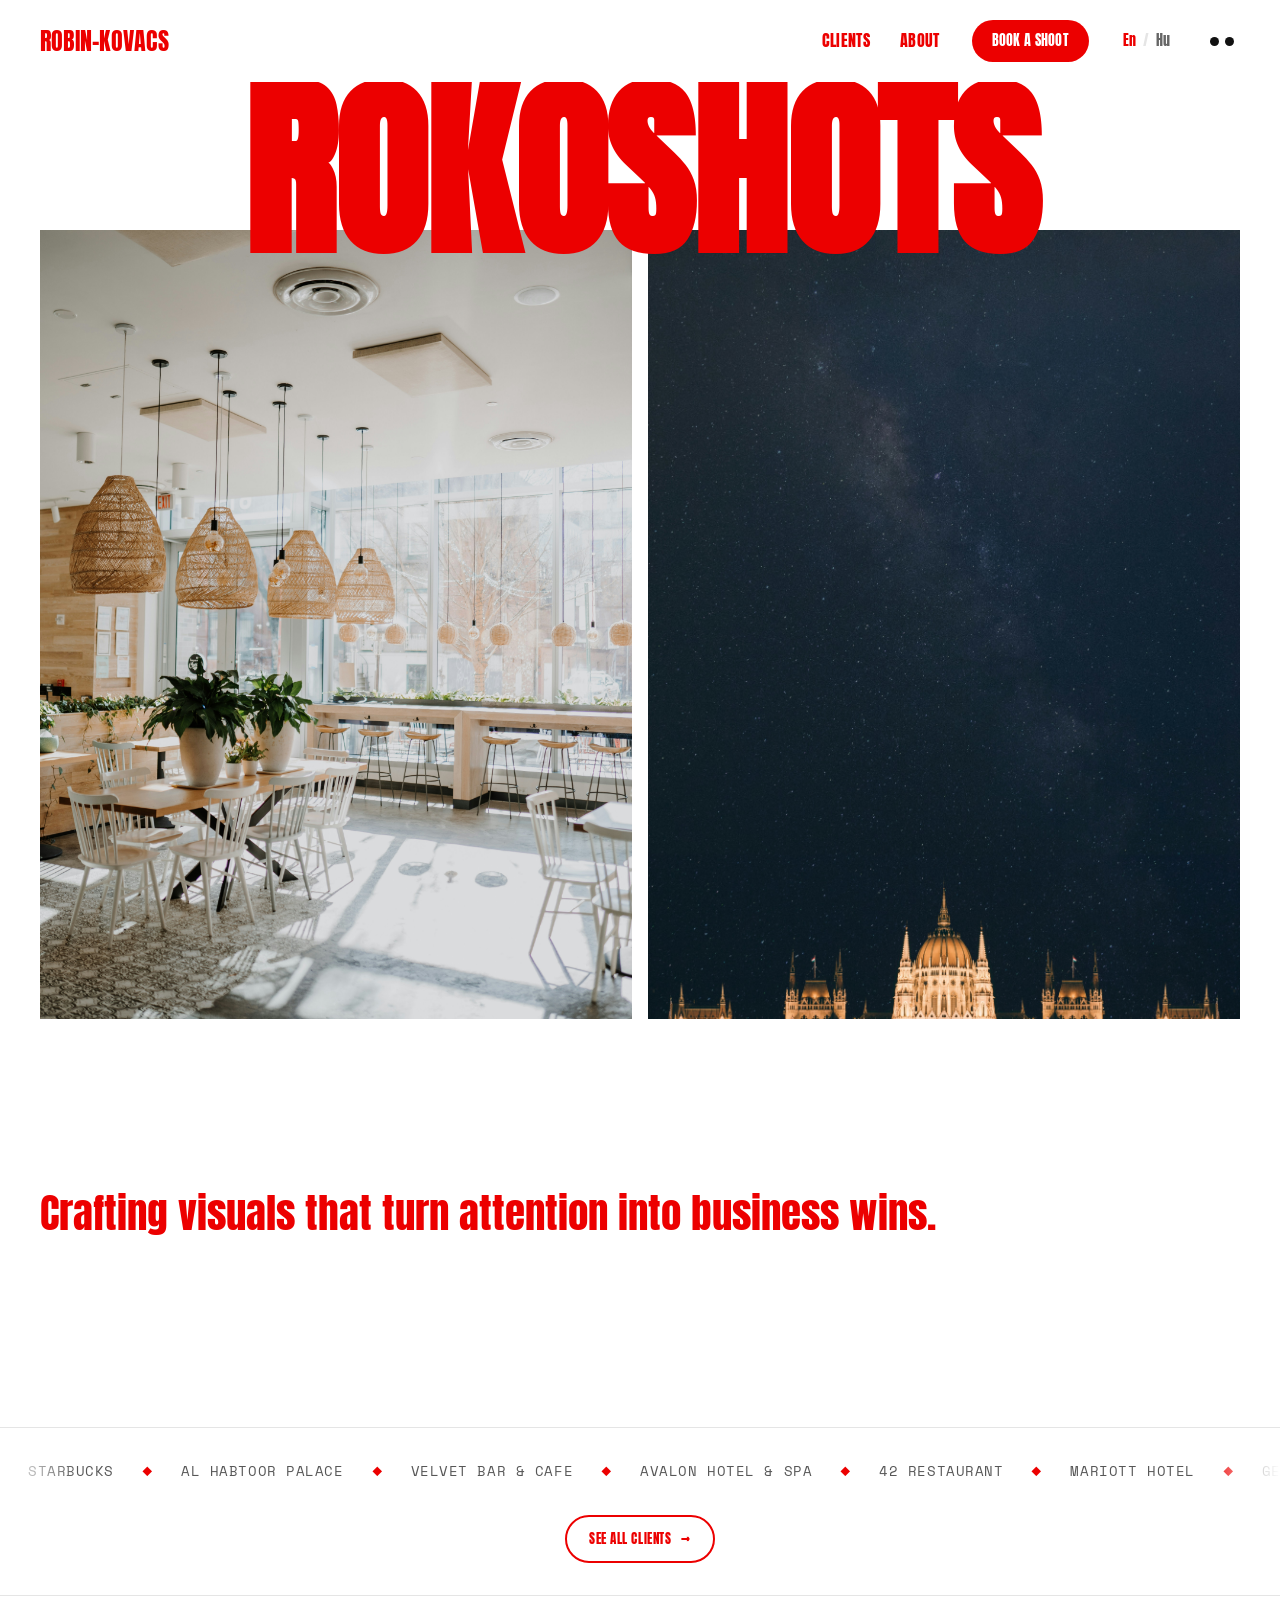
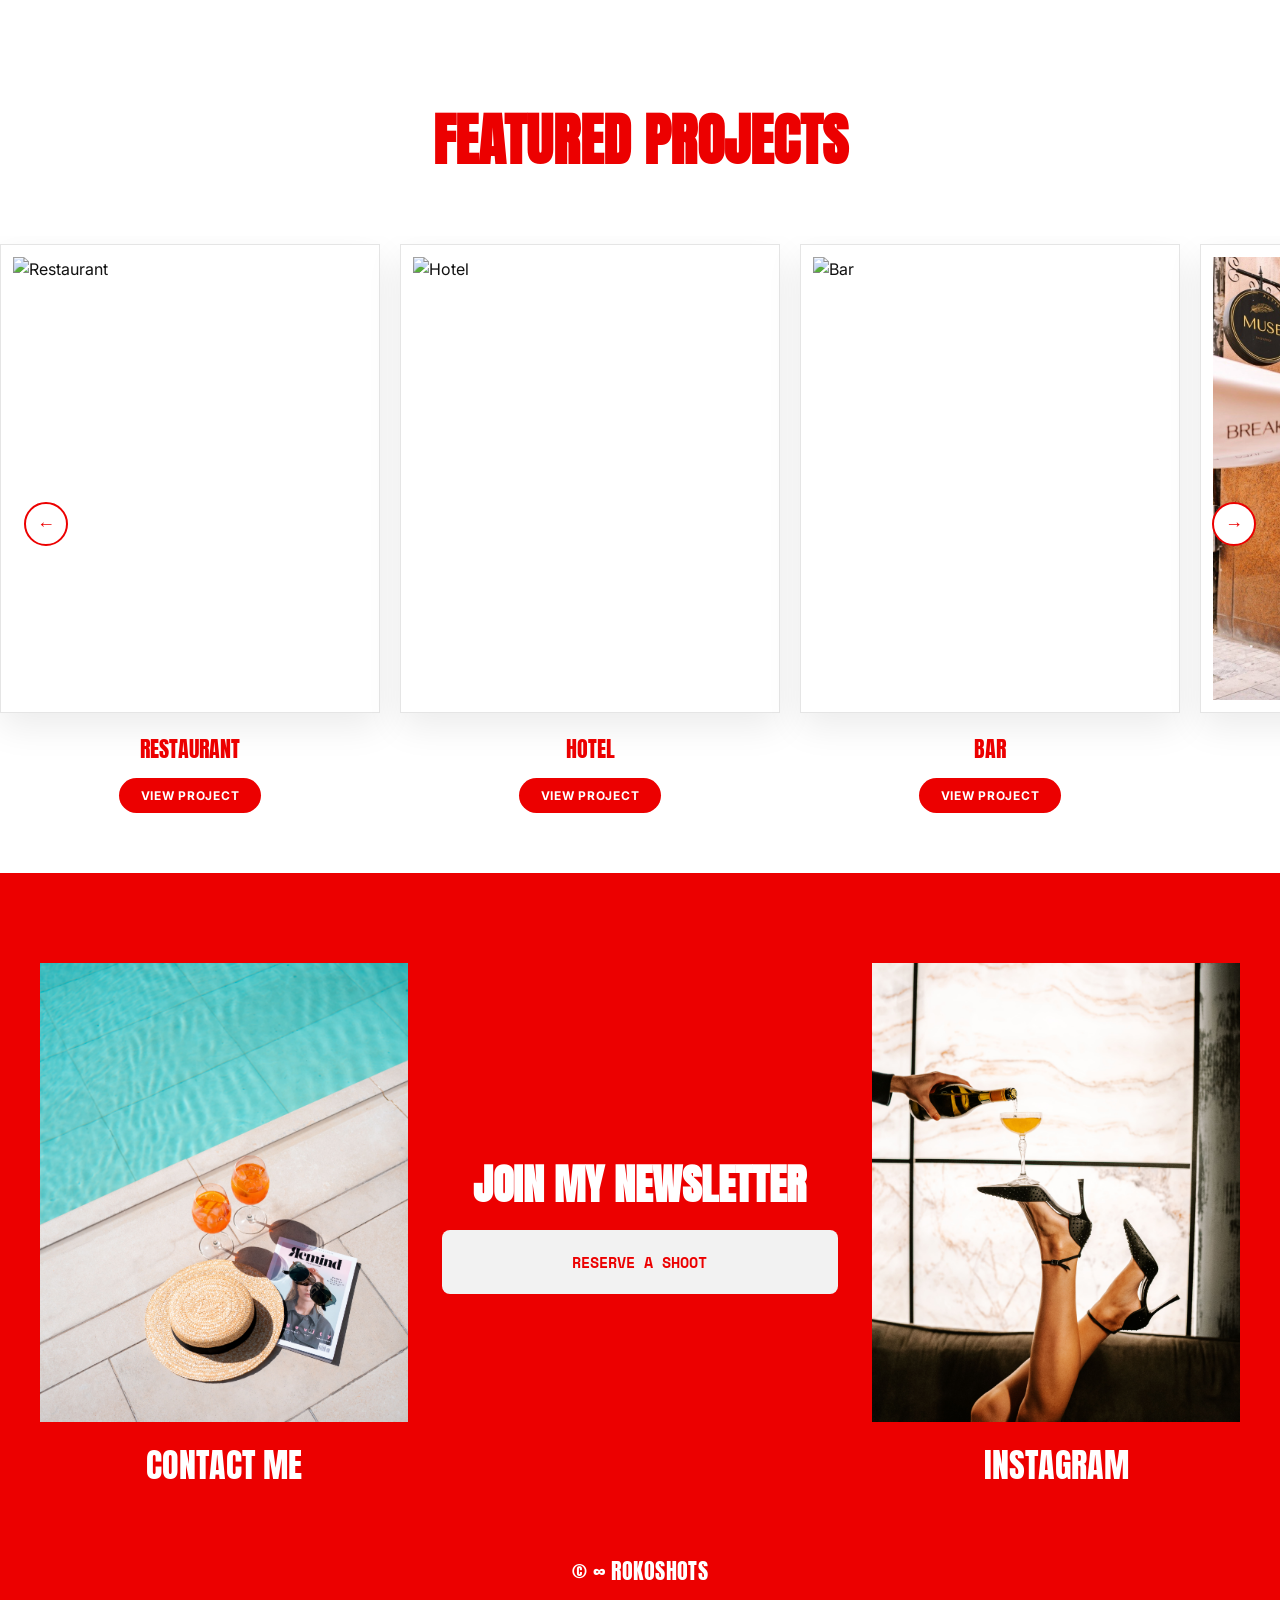
==== index.html @ 070c2d44 "Translate" ====
<!DOCTYPE html>
<html lang="en" data-theme="light" data-i18n-title="titleHome">
<head>
<meta charset="UTF-8">
<meta name="viewport" content="width=device-width, initial-scale=1.0">
<title>RokoShots</title>
<link rel="preconnect" href="https://fonts.googleapis.com">
<link rel="preconnect" href="https://fonts.gstatic.com" crossorigin>
<link href="https://fonts.googleapis.com/css2?family=Anton&family=Inter:wght@400;500;600;700&family=Space+Mono:wght@400;700&display=swap" rel="stylesheet">
<link rel="stylesheet" href="style.css">
</head>
<body id="top">

<header>
  <div class="wrap">
    <a href="#top" class="logo-home">Robin-Kovacs</a>

    <div class="header-right">
      <nav>
        <ul>
          <li><a href="/clients.html" class="nav-clients" data-i18n="navClients">Clients</a></li>
          <li><a href="/about.html" class="nav-gallery" data-i18n="navGallery">About</a></li>
        </ul>
      </nav>
      <a href="book-a-shoot.html" class="header-cta" data-i18n="headerCta">Book a Shoot</a>
      <div class="lang-switch" id="langSwitch">
        <button type="button" class="active" data-lang="en">En</button>
        <span class="divider">/</span>
        <button type="button" data-lang="hu">Hu</button>
      </div>
      <button type="button" class="theme-dots" id="themeToggle" aria-label="Toggle light and dark theme" data-i18n-aria-label="ariaToggleTheme">
        <span></span><span></span>
      </button>
      <button type="button" class="menu-toggle" id="menuToggle" aria-label="Open menu" aria-expanded="false" data-i18n-aria-label="ariaOpenMenu">
        <span></span><span></span><span></span>
      </button>
    </div>
  </div>

  <div class="mobile-menu" id="mobileMenu">
    <nav>
      <ul>
        <li><a href="clients.html" class="nav-clients" data-i18n="navClients">Clients</a></li>
        <li><a href="about.html" class="nav-gallery" data-i18n="navGallery">About</a></li>
      </ul>
    </nav>
    <a href="book-a-shoot.html" class="header-cta mobile-cta" data-i18n="headerCta">Book a Shoot</a>
    <div class="lang-switch mobile-lang" id="langSwitchMobile">
      <button type="button" class="active" data-lang="en">En</button>
      <span class="divider">/</span>
      <button type="button" data-lang="hu">Hu</button>
    </div>
  </div>
</header>

<section class="hero">
  <div class="wrap">
    <h1 class="hero-name">RokoShots</h1>

    <div class="hero-columns">
      <div class="hero-col" id="col1">
        <img src="col1-1.jpg" alt="">
      </div>
      <div class="hero-col" id="col2">
        <img src="col2-1.jpg" alt="">
      </div>
    </div>
  </div>
</section>

<section class="about" id="about">
  <div class="wrap">
    <div class="about-block">
      <p data-i18n="heroTagline">Crafting visuals that turn attention into business wins.</p>
    </div>
    <div class="about-block">
      <!-- <p>I turn plates, spaces and moments into images that make people want to book — not just pretty pictures.</p> -->
    </div>
    <div class="about-block">
      <!-- <p>Every shoot is built around one question: will this image make someone book a table, a room, a trip?</p> -->
    </div>
  </div>
</section>

<section class="clients-marquee" aria-label="Clients we've worked with" data-i18n-aria-label="clientsMarqueeAriaLabel">
  <div class="marquee">
    <div class="marquee-track" id="clientsMarquee"></div>
  </div>
  <div class="clients-marquee-cta">
    <a href="clients.html" class="see-clients-btn">
      <span data-i18n="seeAllClientsLabel">See All Clients</span>
      <span class="see-clients-arrow">&#8594;</span>
    </a>
  </div>
</section>

<section class="projects" id="gallery">
  <div class="wrap">
    <h2 class="projects-title" data-i18n="featuredProjectsTitle">Featured Projects</h2>
  </div>

  <div class="carousel-wrap">
    <button type="button" class="carousel-arrow left" id="arrowLeft" aria-label="Previous projects" data-i18n-aria-label="ariaPrevProjects">&#8592;</button>
    <button type="button" class="carousel-arrow right" id="arrowRight" aria-label="Next projects" data-i18n-aria-label="ariaNextProjects">&#8594;</button>

    <div class="projects-track" id="projectsTrack">
      <!-- project cards injected by script.js -->
    </div>
  </div>
</section>

<div class="lightbox" id="lightbox">
  <button type="button" class="lightbox-close" id="lightboxClose" aria-label="Close" data-i18n-aria-label="ariaLightboxClose">&times;</button>
  <button type="button" class="lightbox-arrow left" id="lightboxPrev" aria-label="Previous photo" data-i18n-aria-label="ariaLightboxPrev">&#8592;</button>
  <div class="lightbox-stage">
    <img id="lightboxImg" src="" alt="">
    <div class="lightbox-caption" id="lightboxCaption"></div>
  </div>
  <button type="button" class="lightbox-arrow right" id="lightboxNext" aria-label="Next photo" data-i18n-aria-label="ariaLightboxNext">&#8594;</button>
</div>

<footer class="site-footer">
  <div class="footer-grid">
    <a href="book-a-shoot.html" class="footer-tile">
      <div class="footer-tile-photo"><img src="/1.jpeg" alt="Contact RokoShots" data-i18n-alt="footerContactAlt"></div>
      <span class="footer-tile-label" data-i18n="footerContactLabel">Contact Me</span>
    </a>

    <div class="footer-newsletter">
      <h2 data-i18n="footerNewsletterTitle">Join my newsletter</h2>
      <a href="book-a-shoot.html" class="footer-newsletter-btn" data-i18n="footerReserveBtn">Reserve a Shoot</a>
    </div>

    <a href="https://www.instagram.com/rokoshots" target="_blank" rel="noopener" class="footer-tile">
      <div class="footer-tile-photo"><img src="/2.jpg" alt="RokoShots on Instagram" data-i18n-alt="footerInstagramAlt"></div>
      <span class="footer-tile-label" data-i18n="footerInstagramLabel">Instagram</span>
    </a>
  </div>

  <div class="footer-mark">&copy; &#8734; RokoShots</div>
</footer>

<script src="i18n.js"></script>
<script src="script.js"></script>
</body> 
</html>
---- style.css ----
:root{
  --red:#ec0000;
  --max:1320px;
  --bg:#ffffff;
  --text:#111111;
  --muted:#666666;
  --line:#e5e5e5;
}
html[data-theme="dark"]{
  --bg:#000000;
  --text:#ffffff;
  --muted:#999999;
  --line:#2a2a2a;
}

*{box-sizing:border-box; margin:0; padding:0;}
html{scroll-behavior:smooth;}
body{
  background:var(--bg);
  color:var(--text);
  font-family:'Inter', sans-serif;
  line-height:1.6;
  transition:background-color .35s ease, color .35s ease;
  overflow-x:hidden;
}
a{color:inherit; text-decoration:none;}
img{display:block; max-width:100%; height:auto;}

.wrap{max-width:var(--max); margin:0 auto; padding:0 24px;}
@media (min-width:600px){ .wrap{ padding:0 32px; } }
@media (min-width:1000px){ .wrap{ padding:0 40px; } }

/* HEADER */
header{
  position:sticky; top:0; z-index:100;
  padding:16px 0;
  background:var(--bg);
  transition:background-color .35s ease;
}
@media (min-width:600px){ header{ padding:20px 0; } }
header .wrap{display:flex; justify-content:space-between; align-items:center; gap:16px;}

.logo-home{
  font-family:'Anton', sans-serif;
  font-size:19px;
  letter-spacing:.01em;
  text-transform:uppercase;
  color:var(--red);
  transition:opacity .3s;
  white-space:nowrap;
}
@media (min-width:600px){ .logo-home{ font-size:22px; } }
@media (min-width:1000px){ .logo-home{ font-size:24px; } }
.logo-home:hover{opacity:.7;}

.header-right{display:flex; align-items:center; gap:14px;}
@media (min-width:1000px){ .header-right{ gap:32px; } }

/* Desktop nav / cta / lang — hidden on small screens, shown from 1000px */
header > .wrap > .header-right > nav,
header > .wrap > .header-right > .header-cta,
header > .wrap > .header-right > .lang-switch{
  display:none;
}
@media (min-width:1000px){
  header > .wrap > .header-right > nav,
  header > .wrap > .header-right > .header-cta,
  header > .wrap > .header-right > .lang-switch{
    display:flex;
  }
  header > .wrap > .header-right > .header-cta{ display:inline-block; }
}

nav ul{list-style:none; display:flex; gap:30px;}
nav a{
  font-family:'Anton', sans-serif;
  font-size:16px;
  letter-spacing:.02em;
  text-transform:uppercase;
  color:var(--red);
  transition:opacity .3s;
}
nav a:hover{opacity:.65;}

.header-cta{
  font-family:'Anton', sans-serif;
  font-size:14px;
  letter-spacing:.02em;
  text-transform:uppercase;
  color:#fff;
  background:var(--red);
  padding:10px 20px;
  border-radius:999px;
  transition:transform .25s ease, opacity .3s;
  white-space:nowrap;
}
.header-cta:hover{ transform:translateY(-2px); }

.lang-switch{
  display:flex;
  align-items:center; gap:5px;
  font-family:'Anton', sans-serif;
  font-size:14px; text-transform:uppercase;
}
.lang-switch button{
  background:none; border:none; cursor:pointer;
  font:inherit; color:var(--muted);
  padding:2px; transition:color .3s;
}
.lang-switch button.active{ color:var(--red); }
.lang-switch .divider{ color:var(--line); }

.theme-dots{
  display:flex; gap:6px; align-items:center;
  cursor:pointer; padding:6px; background:none; border:none; flex-shrink:0;
}
.theme-dots span{
  width:8px; height:8px; border-radius:50%;
  background:var(--text);
  transition:background .35s ease, transform .3s;
  display:block;
}
@media (min-width:600px){ .theme-dots span{ width:9px; height:9px; } }
.theme-dots:hover span{ transform:scale(1.2); }

/* Hamburger — only visible below 1000px */
.menu-toggle{
  display:flex; flex-direction:column; justify-content:center; gap:5px;
  width:26px; height:22px;
  background:none; border:none; cursor:pointer;
  padding:0; flex-shrink:0;
}
@media (min-width:1000px){ .menu-toggle{ display:none; } }
.menu-toggle span{
  display:block; width:100%; height:2px;
  background:var(--text);
  transition:transform .3s ease, opacity .3s ease, background .35s ease;
}
.menu-toggle.open span:nth-child(1){ transform:translateY(7px) rotate(45deg); }
.menu-toggle.open span:nth-child(2){ opacity:0; }
.menu-toggle.open span:nth-child(3){ transform:translateY(-7px) rotate(-45deg); }

/* Mobile dropdown menu */
.mobile-menu{
  display:flex; flex-direction:column; align-items:flex-start; gap:22px;
  max-height:0; overflow:hidden;
  padding:0 24px;
  transition:max-height .35s ease, padding .35s ease;
  background:var(--bg);
}
@media (min-width:600px){ .mobile-menu{ padding:0 32px; } }
.mobile-menu.open{
  max-height:400px;
  padding:20px 24px 28px;
}
@media (min-width:600px){ .mobile-menu.open{ padding:20px 32px 28px; } }
.mobile-menu nav ul{ flex-direction:column; gap:16px; }
.mobile-menu .mobile-cta{ display:inline-block; }
@media (min-width:1000px){ .mobile-menu{ display:none !important; } }

/* HERO — giant overlapping wordmark */
.hero{
  padding:8px 0 0;
  position:relative;
}
.hero-name{
  font-family:'Anton', sans-serif;
  font-size:clamp(44px, 15vw, 260px);
  line-height:.85;
  letter-spacing:-.01em;
  text-transform:uppercase;
  color:var(--red);
  text-align:center;
  margin-bottom:clamp(-24px, -6vw, -30px);
  position:relative;
  z-index:2;
  pointer-events:none;
  padding:0 8px;
}

.hero-columns{
  display:grid;
  grid-template-columns:1fr 1fr;
  gap:8px;
  padding-bottom:36px;
  position:relative;
  z-index:1;
}
@media (min-width:600px){ .hero-columns{ gap:14px; padding-bottom:48px; } }
@media (min-width:1000px){ .hero-columns{ gap:16px; padding-bottom:60px; } }

.hero-col{
  aspect-ratio:3/4;
  overflow:hidden;
  background:var(--line);
  position:relative;
}
.hero-col img{
  width:100%; height:100%; object-fit:cover;
  animation:fadeSwap 1s ease;
}
@keyframes fadeSwap{
  from{ opacity:0; }
  to{ opacity:1; }
}

/* FEATURED PROJECTS — carousel of bordered project cards */
.projects{
  padding:60px 0 20px;
}
@media (min-width:600px){ .projects{ padding:80px 0 20px; } }
@media (min-width:1000px){ .projects{ padding:100px 0 30px; } }

.projects-title{
  font-family:'Anton', sans-serif;
  color:var(--red);
  text-transform:uppercase;
  font-size:clamp(28px, 6vw, 56px);
  text-align:center;
  margin-bottom:40px;
}
@media (min-width:600px){ .projects-title{ margin-bottom:50px; } }

.carousel-wrap{
  position:relative;
  width:100vw;
  margin-left:calc(50% - 50vw);
}

.projects-track{
  display:flex;
  gap:20px;
  overflow-x:auto;
  scroll-snap-type:x mandatory;
  scroll-behavior:smooth;
  padding:8px 16px 30px;
  -ms-overflow-style:none;
  scrollbar-width:none;
}
.projects-track::-webkit-scrollbar{ display:none; }

.project-card{
  flex:0 0 auto;
  width:min(380px, 78vw);
  scroll-snap-align:start;
  display:flex;
  flex-direction:column;
  align-items:center;
}
.project-card-frame{
  width:100%;
  background:#fff;
  padding:12px;
  border:1px solid var(--line);
  box-shadow:0 14px 34px rgba(0,0,0,.08);
}
.project-card-frame img{
  width:100%;
  aspect-ratio:4/5;
  object-fit:cover;
  display:block;
}
.project-name{
  margin-top:18px;
  font-family:'Anton', sans-serif;
  text-transform:uppercase;
  color:var(--red);
  font-size:clamp(16px, 2.2vw, 22px);
  text-align:center;
}
.project-view-btn{
  margin-top:12px;
  font-family:'Inter', sans-serif;
  font-weight:700;
  font-size:12px;
  letter-spacing:.06em;
  text-transform:uppercase;
  color:#fff;
  background:var(--red);
  border:none;
  cursor:pointer;
  padding:10px 22px;
  border-radius:999px;
  transition:transform .25s ease, opacity .3s;
}
.project-view-btn:hover{ transform:translateY(-2px); }

.carousel-arrow{
  position:absolute;
  top:calc(50% - 15px);
  transform:translateY(-50%);
  width:44px; height:44px;
  border-radius:50%;
  background:var(--bg);
  border:2px solid var(--red);
  color:var(--red);
  font-size:18px;
  cursor:pointer;
  display:flex; align-items:center; justify-content:center;
  z-index:5;
  transition:background .25s ease, color .25s ease, transform .2s ease;
}
.carousel-arrow:hover{ background:var(--red); color:#fff; }
.carousel-arrow.left{ left:10px; }
.carousel-arrow.right{ right:10px; }

.carousel-wrap.no-overflow .projects-track{ justify-content:center; }
.carousel-wrap.no-overflow .carousel-arrow{ display:none; }
@media (min-width:1000px){
  .carousel-arrow.left{ left:24px; }
  .carousel-arrow.right{ right:24px; }
}
@media (max-width:500px){
  .carousel-arrow{ width:36px; height:36px; font-size:15px; }
}

/* LIGHTBOX — per-project photo viewer */
.lightbox{
  position:fixed; inset:0;
  background:rgba(0,0,0,.92);
  display:none;
  align-items:center; justify-content:center;
  z-index:1000;
  padding:20px;
}
.lightbox.open{ display:flex; }
.lightbox-stage{
  max-width:min(700px, 90vw);
  text-align:center;
}
.lightbox-stage img{
  max-width:100%;
  max-height:78vh;
  margin:0 auto;
  object-fit:contain;
}
.lightbox-caption{
  margin-top:16px;
  font-family:'Anton', sans-serif;
  text-transform:uppercase;
  color:var(--red);
  font-size:16px;
  letter-spacing:.02em;
}
.lightbox-close{
  position:absolute; top:20px; right:20px;
  background:none; border:none; color:#fff;
  font-size:34px; line-height:1; cursor:pointer;
}
.lightbox-arrow{
  background:none; border:none; color:#fff;
  font-size:28px; cursor:pointer;
  padding:10px 16px;
  flex-shrink:0;
}
@media (max-width:600px){
  .lightbox-arrow{ font-size:22px; padding:6px 10px; }
  .lightbox{ padding:12px; }
}

/* ABOUT — stacked bold left-aligned red statements */
.about{
  padding:60px 0 70px;
}
@media (min-width:600px){ .about{ padding:80px 0 90px; } }
@media (min-width:1000px){ .about{ padding:110px 0 130px; } }

.about-block{
  max-width:1000px;
  margin:0 0 34px;
}
@media (min-width:600px){ .about-block{ margin-bottom:44px; } }
@media (min-width:1000px){ .about-block{ margin-bottom:60px; } }
.about-block:last-child{ margin-bottom:0; }
.about-block p{
  font-family:'Anton', sans-serif;
  font-weight:400;
  font-size:clamp(14px, 3.9vw, 41px);
  line-height:1.18;
  color:var(--red);
  white-space:nowrap;
}

/* CLIENTS MARQUEE — infinite scrolling strip of client names between slogan and projects */
.clients-marquee{
  border-top:1px solid var(--line);
  border-bottom:1px solid var(--line);
  padding:20px 0;
  overflow:hidden;
}
@media (min-width:600px){ .clients-marquee{ padding:26px 0; } }
@media (min-width:1000px){ .clients-marquee{ padding:32px 0; } }

.marquee{
  overflow:hidden;
  -webkit-mask-image:linear-gradient(90deg, transparent, #000 6%, #000 94%, transparent);
  mask-image:linear-gradient(90deg, transparent, #000 6%, #000 94%, transparent);
}

.marquee-track{
  display:flex;
  align-items:center;
  width:max-content;
  animation:marquee-scroll 50s linear infinite;
}
.marquee:hover .marquee-track{ animation-play-state:paused; }

.marquee-item{
  font-family:'Space Mono', monospace;
  font-size:14px;
  letter-spacing:.04em;
  text-transform:uppercase;
  color:var(--text);
  white-space:nowrap;
  padding:0 28px;
  opacity:.7;
}
.marquee-sep{
  color:var(--red);
  font-size:10px;
}

@keyframes marquee-scroll{
  from{ transform:translateX(0); }
  to{ transform:translateX(-50%); }
}

.clients-marquee-cta{
  display:flex;
  justify-content:center;
  padding-top:26px;
}
@media (min-width:600px){ .clients-marquee-cta{ padding-top:32px; } }

.see-clients-btn{
  position:relative;
  display:inline-flex;
  align-items:center;
  gap:10px;
  font-family:'Anton', sans-serif;
  font-size:13px;
  letter-spacing:.04em;
  text-transform:uppercase;
  color:var(--red);
  background:transparent;
  border:2px solid var(--red);
  border-radius:999px;
  padding:12px 22px;
  overflow:hidden;
  isolation:isolate;
  transition:color .35s ease, transform .25s ease;
}
.see-clients-btn::before{
  content:'';
  position:absolute;
  inset:0;
  background:var(--red);
  border-radius:999px;
  transform:scaleX(0);
  transform-origin:left;
  transition:transform .35s ease;
  z-index:-1;
}
.see-clients-btn:hover{ color:#fff; transform:translateY(-2px); }
.see-clients-btn:hover::before{ transform:scaleX(1); }
.see-clients-arrow{
  display:inline-block;
  transition:transform .35s ease;
}
.see-clients-btn:hover .see-clients-arrow{ transform:translateX(4px); }

@media (prefers-reduced-motion: reduce){
  *{ animation-duration:.01ms !important; transition-duration:.01ms !important; }
}

/* FOOTER — solid red, matches Julia Parris reference exactly */
.site-footer{
  background:var(--red);
  padding:60px 24px 40px;
}
@media (min-width:600px){ .site-footer{ padding:70px 32px 50px; } }
@media (min-width:1000px){ .site-footer{ padding:90px 40px 60px; } }

.footer-grid{
  display:grid;
  grid-template-columns:1fr;
  gap:24px;
  max-width:1400px;
  margin:0 auto;
  align-items:stretch;
}
@media (min-width:900px){
  .footer-grid{
    grid-template-columns:1fr 1.1fr 1fr;
    gap:30px;
  }
}

.footer-tile{
  display:flex;
  flex-direction:column;
  align-items:center;
  gap:16px;
}
.footer-tile-photo{
  width:100%;
  aspect-ratio:4/5;
  overflow:hidden;
  background:#fff;
}
.footer-tile-photo img{
  width:100%; height:100%; object-fit:cover;
  transition:transform .8s cubic-bezier(.2,.7,.2,1);
}
.footer-tile:hover .footer-tile-photo img{ transform:scale(1.04); }
.footer-tile-label{
  text-align:center;
  font-family:'Anton', sans-serif;
  font-size:clamp(24px, 4vw, 34px);
  text-transform:uppercase;
  color:#fff;
}

.footer-newsletter{
  display:flex;
  flex-direction:column;
  justify-content:center;
  align-items:center;
  text-align:center;
  gap:22px;
  padding:10px 4px;
}
.footer-newsletter h2{
  font-family:'Anton', sans-serif;
  font-size:clamp(28px, 4vw, 42px);
  text-transform:uppercase;
  color:#fff;
  line-height:1.1;
}
.footer-newsletter-btn{
  display:inline-block;
  align-self:stretch;
  background:#f2f2f2;
  border:none;
  border-radius:8px;
  padding:20px 22px;
  font-family:'Space Mono', monospace;
  font-weight:700;
  font-size:15px;
  text-transform:uppercase;
  text-align:center;
  text-decoration:none;
  color:var(--red);
  cursor:pointer;
  transition:background .3s, transform .2s;
}
.footer-newsletter-btn:hover{ background:#fff; transform:translateY(-1px); }

.footer-mark{
  text-align:center;
  margin-top:50px;
  font-family:'Anton', sans-serif;
  font-size:clamp(16px, 2.4vw, 22px);
  text-transform:uppercase;
  letter-spacing:.02em;
  color:#fff;
}
@media (min-width:600px){ .footer-mark{ margin-top:60px; } }

/* BOOK A SHOOT PAGE */
.booking-title{
  padding:24px 0 0;
  text-align:center;
}
.booking-title .hero-name{
  font-size:clamp(40px, 11vw, 150px);
  margin-bottom:0;
}

.booking-band{
  background:var(--bg);
  margin-top:30px;
  padding:50px 20px 70px;
}
@media (min-width:600px){ .booking-band{ padding:60px 28px 90px; } }
@media (min-width:1000px){ .booking-band{ padding:80px 40px 100px; } }

.booking-grid{
  max-width:1400px;
  margin:0 auto;
  display:grid;
  grid-template-columns:1fr;
  gap:24px;
}
@media (min-width:900px){
  .booking-grid{
    grid-template-columns:.8fr 1.4fr .8fr;
    gap:30px;
    align-items:stretch;
  }
}

.booking-photos{
  display:grid;
  grid-template-columns:1fr 1fr;
  gap:12px;
}
@media (min-width:900px){
  .booking-photos{
    grid-template-columns:1fr;
    grid-template-rows:1fr 1fr;
    gap:16px;
  }
}
.booking-photo{
  aspect-ratio:3/4;
  overflow:hidden;
  background:var(--line);
}
.booking-photo img{
  width:100%; height:100%; object-fit:cover;
  animation:fadeSwap 1.2s ease;
}

.booking-form-card{
  background:var(--bg);
  border:1px solid var(--line);
  box-shadow:0 20px 50px rgba(0,0,0,.06);
  padding:26px 22px 32px;
}
@media (min-width:600px){ .booking-form-card{ padding:36px 34px 42px; } }
@media (min-width:1000px){ .booking-form-card{ padding:46px 50px 54px; } }

.booking-form-card h2{
  font-family:'Anton', sans-serif;
  text-transform:uppercase;
  color:var(--red);
  font-size:clamp(24px, 3.4vw, 34px);
  margin-bottom:12px;
}
.booking-sub{
  font-family:'Inter', sans-serif;
  color:var(--muted);
  font-size:14px;
  line-height:1.6;
  margin-bottom:26px;
}

#bookingForm{ display:flex; flex-direction:column; gap:18px; }
.bf-row{
  display:grid;
  grid-template-columns:1fr;
  gap:18px;
}
@media (min-width:560px){
  .bf-row{ grid-template-columns:1fr 1fr; }
}
.bf-field{ display:flex; flex-direction:column; gap:6px; }
.bf-field label{
  font-family:'Space Mono', monospace;
  font-size:11px;
  letter-spacing:.08em;
  text-transform:uppercase;
  color:var(--muted);
}
.bf-field input,
.bf-field select,
.bf-field textarea{
  border:none;
  border-bottom:2px solid var(--line);
  padding:10px 2px;
  font-family:'Inter', sans-serif;
  font-size:15px;
  color:var(--text);
  background:transparent;
}
.bf-field textarea{ min-height:80px; resize:vertical; }
.bf-field input:focus,
.bf-field select:focus,
.bf-field textarea:focus{
  outline:none;
  border-color:var(--red);
}

.reserve-btn{
  margin-top:6px;
  align-self:flex-start;
  background:var(--red);
  color:#fff;
  border:none;
  padding:16px 34px;
  font-family:'Space Mono', monospace;
  font-weight:700;
  font-size:13px;
  letter-spacing:.1em;
  text-transform:uppercase;
  cursor:pointer;
  border-radius:999px;
  transition:transform .25s ease, background .3s;
}
.reserve-btn:hover{ transform:translateY(-2px); }

.booking-note{
  font-family:'Inter', sans-serif;
  font-size:13px;
  color:var(--muted);
  margin-top:2px;
  min-height:18px;
}
.booking-note.error{ color:var(--red); }

/* ABOUT ROBIN PAGE */
.about-page-title{
  padding:24px 0 0;
  text-align:center;
}
.about-page-title .hero-name{
  font-size:clamp(40px, 10vw, 140px);
  margin-bottom:0;
}

.about-page{
  padding:50px 0 90px;
}
@media (min-width:600px){ .about-page{ padding:60px 0 110px; } }
@media (min-width:1000px){ .about-page{ padding:80px 0 130px; } }

.about-page-grid{
  display:grid;
  grid-template-columns:1fr;
  gap:36px;
  align-items:start;
}
@media (min-width:900px){
  .about-page-grid{
    grid-template-columns:1fr 1fr;
    gap:60px;
    align-items:start;
  }
}

.about-page-photo{
  aspect-ratio:3/4;
  overflow:hidden;
  background:var(--line);
}
.about-page-photo img{
  width:100%; height:100%; object-fit:cover;
}

.about-page-copy{
  display:flex;
  flex-direction:column;
  gap:28px;
}
.about-page-copy p{
  font-family:'Inter', sans-serif;
  font-weight:600;
  font-size:clamp(17px, 1.6vw, 20px);
  line-height:1.55;
  color:var(--red);
  text-transform:none;
}
.about-page-copy p:first-child{
  font-family:'Anton', sans-serif;
  font-weight:400;
  font-size:clamp(28px, 3.6vw, 46px);
  line-height:1.15;
}

/* Paragraphs that don't fit alongside the photo (measured in about.js)
   drop to a full-width block below the image/copy grid. */
.about-page-copy-below{
  display:flex;
  flex-direction:column;
  gap:28px;
  margin-top:28px;
}
.about-page-copy-below p{
  font-family:'Inter', sans-serif;
  font-weight:600;
  font-size:clamp(17px, 1.6vw, 20px);
  line-height:1.55;
  color:var(--red);
  text-transform:none;
}

/* CLIENTS PAGE */
.clients-page-title{
  padding:24px 0 0;
  text-align:center;
}
.clients-page-title .hero-name{
  font-size:clamp(40px, 10vw, 140px);
  margin-bottom:0;
}
.client-logo{
  width:44px;
  height:auto;
}

.clients-list{
  padding:50px 0 30px;
}
@media (min-width:600px){ .clients-list{ padding:60px 0 40px; } }
@media (min-width:1000px){ .clients-list{ padding:80px 0 50px; } }

.clients-pagination{
  display:flex;
  align-items:center;
  justify-content:center;
  gap:24px;
  padding:0 0 70px;
}
.clients-page-arrow{
  width:44px; height:44px;
  border-radius:50%;
  background:var(--bg);
  border:2px solid var(--red);
  color:var(--red);
  font-size:18px;
  cursor:pointer;
  display:flex; align-items:center; justify-content:center;
  transition:background .25s ease, color .25s ease, transform .2s ease;
}
.clients-page-arrow:hover:not(:disabled){ background:var(--red); color:#fff; }
.clients-page-arrow:disabled{ opacity:.35; cursor:default; }
.clients-page-count{
  font-family:'Space Mono', monospace;
  font-size:15px;
  color:var(--text);
  min-width:48px;
  text-align:center;
}

.client-row{
  max-width:1400px;
  margin:0 auto;
  padding:0 20px 70px;
  border-bottom:1px solid var(--line);
  margin-bottom:70px;
  display:flex;
  flex-direction:column;
  gap:36px;
}
@media (min-width:600px){ .client-row{ padding:0 32px 90px; margin-bottom:90px; } }
@media (min-width:1000px){ .client-row{ padding:0 40px 110px; margin-bottom:110px; } }
@media (min-width:900px){
  .client-row{
    flex-direction:row;
    align-items:flex-start;
    gap:100px;
  }
}
.client-row:last-child{ border-bottom:none; margin-bottom:0; }

.client-row-header{
  flex:0 0 auto;
  display:flex;
  flex-direction:column;
  gap:14px;
  justify-content:flex-start;
}
@media (min-width:900px){
  .client-row-header{
    width:180px;
    padding-top:6px;
  }
}
.client-name{
  font-family:'Anton', sans-serif;
  text-transform:uppercase;
  color:var(--red);
  font-size:clamp(18px, 2.6vw, 28px);
  letter-spacing:.01em;
}

/* photos sit in ONE horizontal row, sharing a fixed height — widths vary by aspect ratio, like the reference */
.client-photos{
  display:flex;
  gap:14px;
  align-items:stretch;
  height:clamp(200px, 26vw, 380px);
  overflow-x:auto;
  min-width:0;
}
@media (min-width:600px){ .client-photos{ gap:18px; } }
@media (min-width:900px){ .client-photos{ flex:1; } }
.client-photos::-webkit-scrollbar{ display:none; }
.client-photos{ -ms-overflow-style:none; scrollbar-width:none; }

.cp-photo{
  border:none; padding:0; margin:0; background:none; cursor:pointer;
  overflow:hidden;
  display:block;
  height:100%;
  flex-shrink:0;
}
.cp-photo img{
  height:100%; width:100%; object-fit:cover;
  display:block;
  transition:transform .6s ease, filter .4s ease;
  filter:grayscale(.15);
}
.cp-photo:hover img{ transform:scale(1.03); filter:grayscale(0); }

/* every photo in every row is the same size — no more varied widths */
.cp-photo{ aspect-ratio:1/1; }
.cp-photo img{ transform-origin:center; }

/* CLIENT LIGHTBOX — Close (left) / Name (center) / Count (right) */
.client-lightbox{
  position:fixed; inset:0;
  background:#fafafa;
  display:none;
  align-items:center;
  justify-content:center;
  z-index:1000;
  padding:20px;
}
.client-lightbox.open{ display:flex; }

.cl-stage{
  max-width:min(760px, 88vw);
  max-height:78vh;
}
.cl-stage img{
  max-width:100%;
  max-height:78vh;
  object-fit:contain;
  display:block;
  margin:0 auto;
  animation:clEnlarge .35s ease;
}
@keyframes clEnlarge{
  from{ opacity:0; transform:scale(.92); }
  to{ opacity:1; transform:scale(1); }
}

.cl-arrow{
  background:none; border:none; color:#111;
  font-size:26px; cursor:pointer;
  padding:10px 18px;
  flex-shrink:0;
}
@media (max-width:700px){
  .cl-arrow{ font-size:20px; padding:6px 10px; }
}

.cl-bar{
  position:absolute;
  left:0; right:0; bottom:0;
  padding:18px 24px;
  display:flex;
  align-items:center;
  justify-content:space-between;
  font-family:'Space Mono', monospace;
  font-size:12px;
  letter-spacing:.08em;
  text-transform:uppercase;
  color:#111;
}
.cl-close{
  background:none; border:none; color:#111;
  font-family:inherit; font-size:inherit; letter-spacing:inherit; text-transform:inherit;
  cursor:pointer;
}
.cl-name{ color:var(--red); }
.cl-count{ color:#777; }
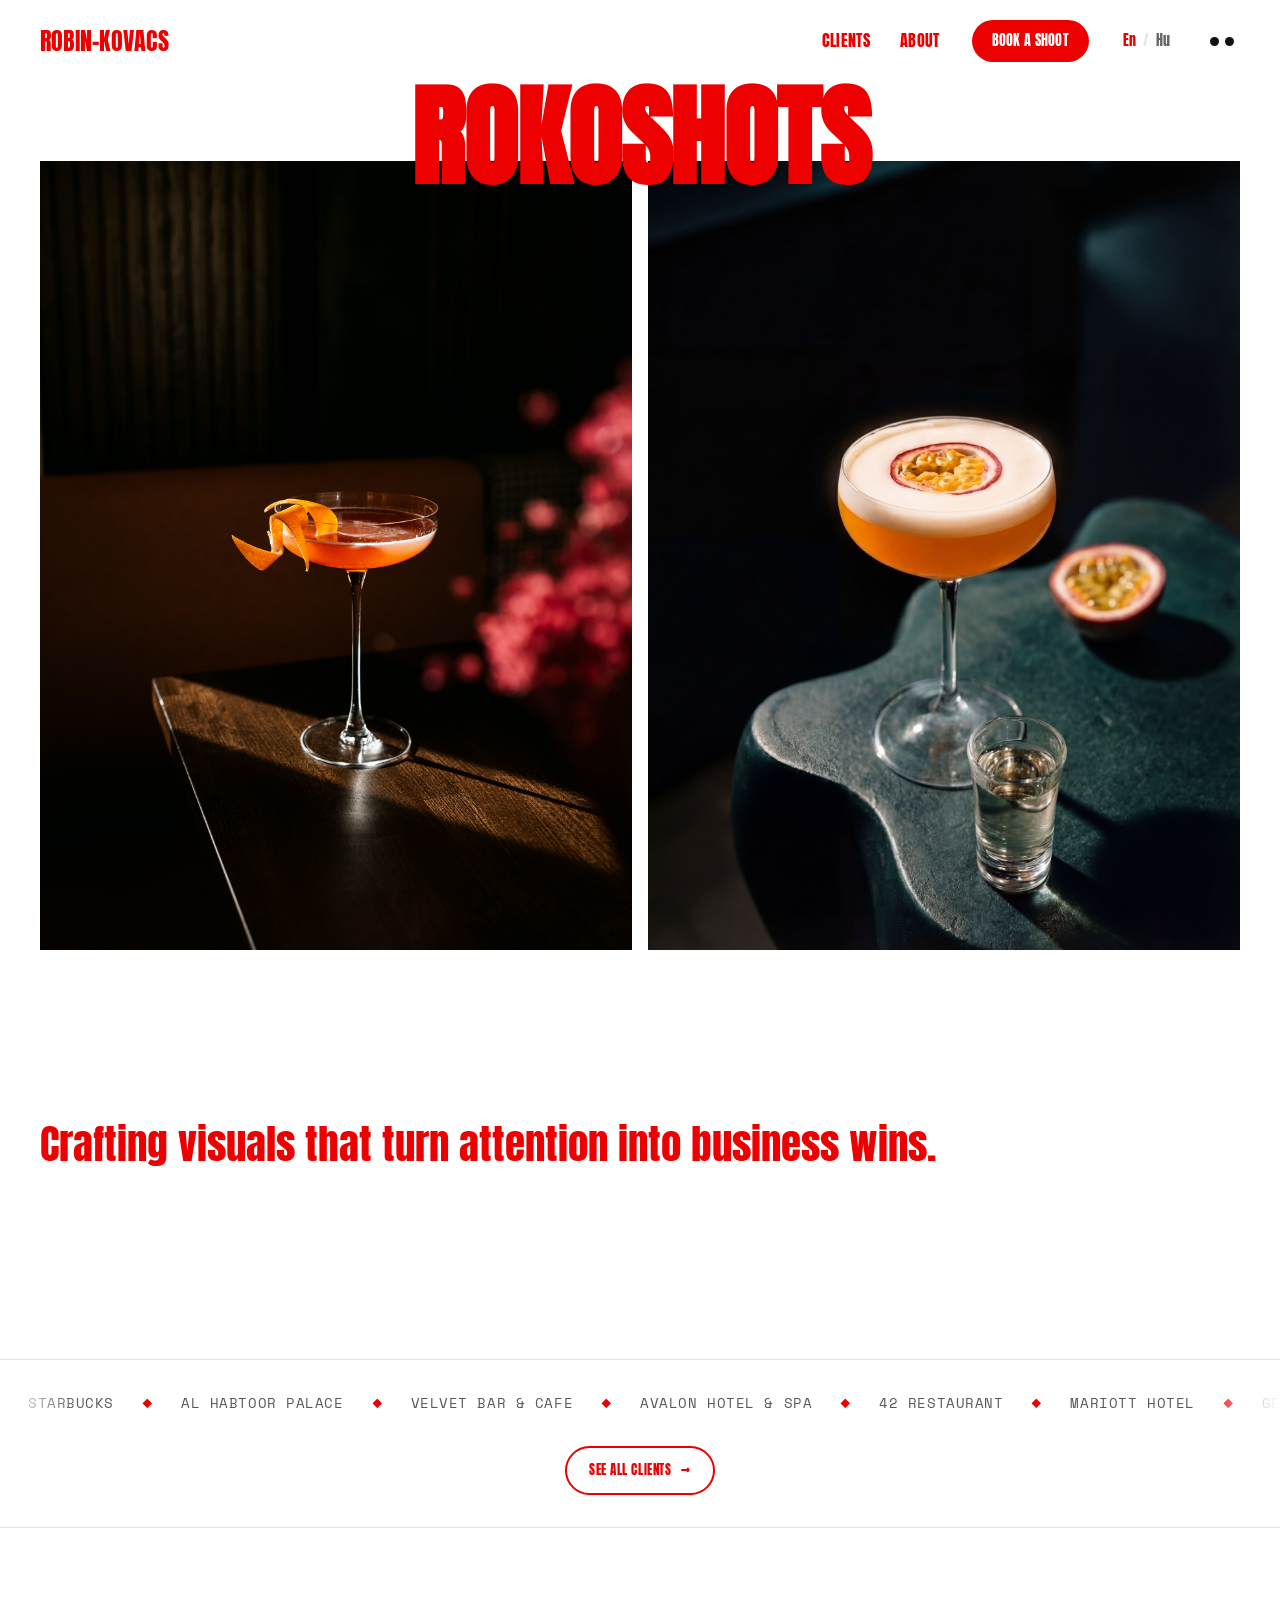
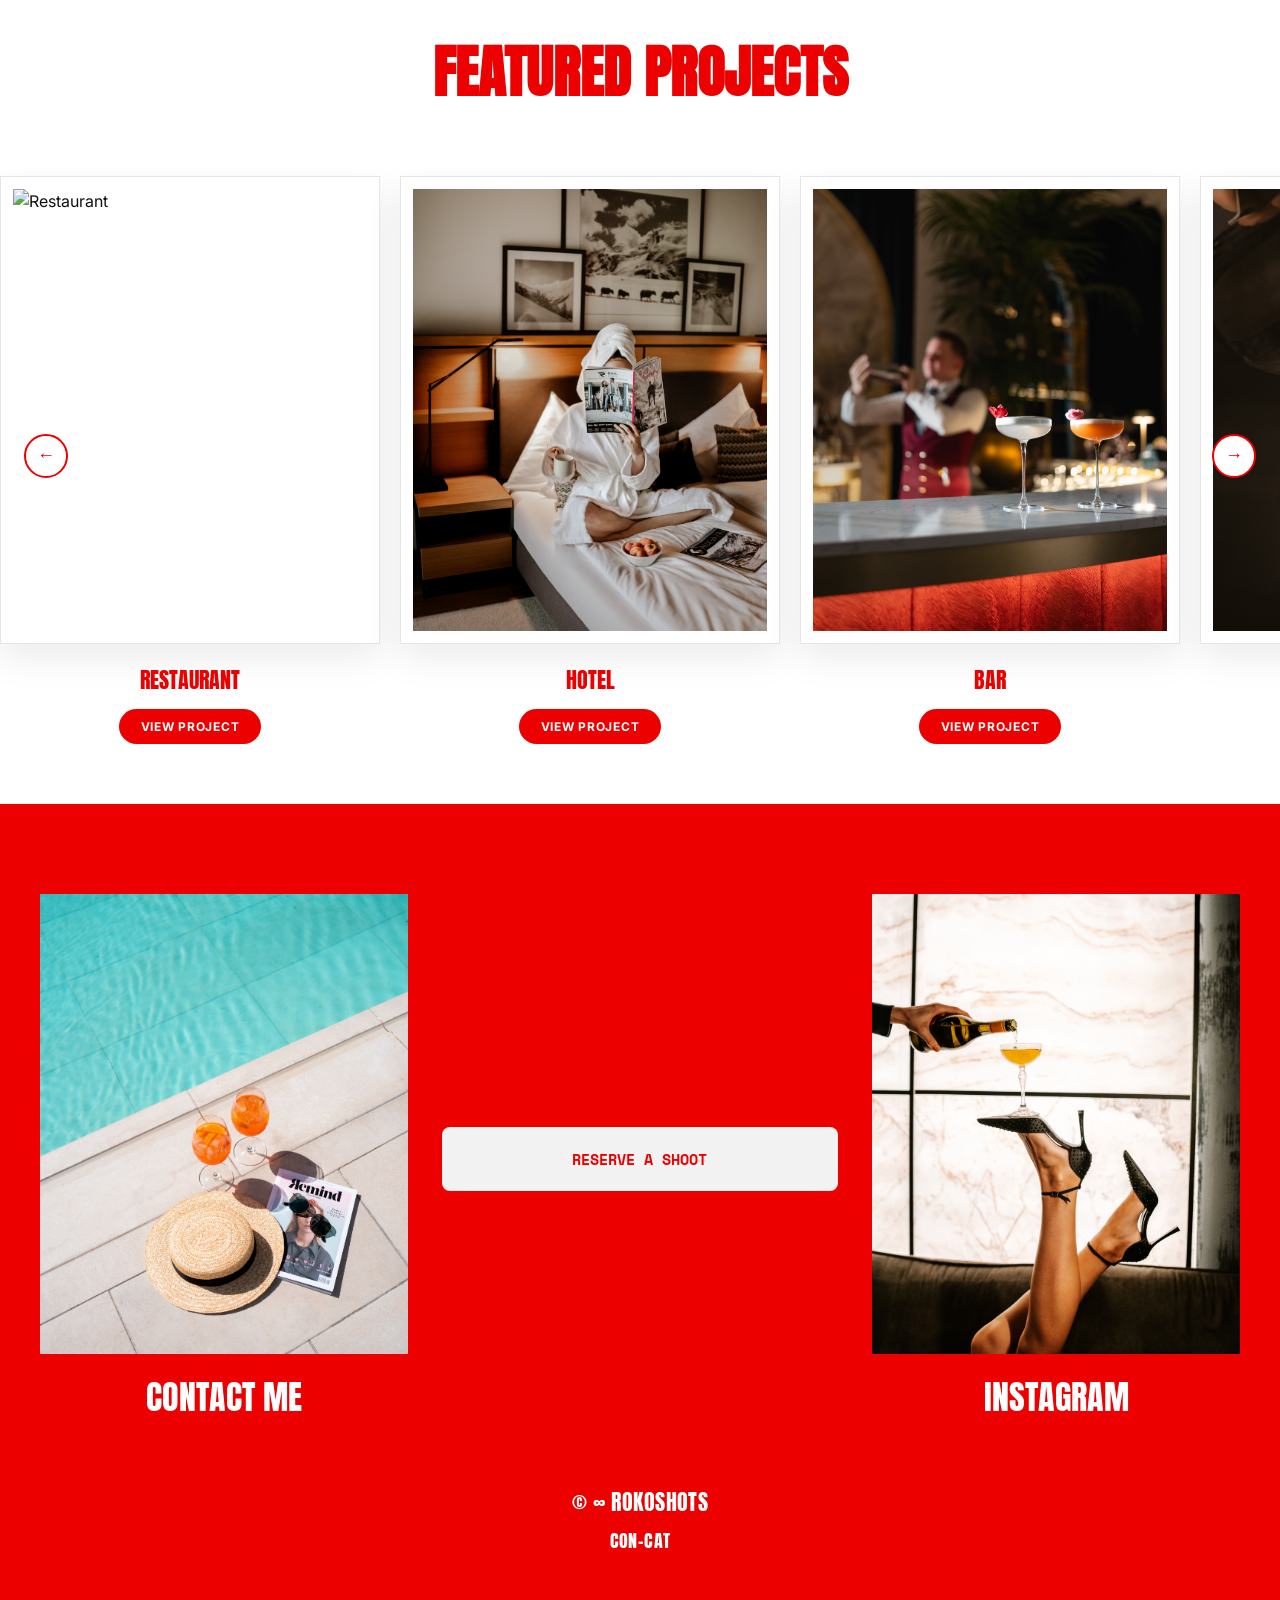
==== commit 46fee644: "Change everything" ====
--- a/index.html
+++ b/index.html
@@ -59,10 +59,10 @@
 
     <div class="hero-columns">
       <div class="hero-col" id="col1">
-        <img src="col1-1.jpg" alt="">
+        <img src="A1.jpg" alt="">
       </div>
       <div class="hero-col" id="col2">
-        <img src="col2-1.jpg" alt="">
+        <img src="A7.jpg" alt="">
       </div>
     </div>
   </div>
@@ -127,7 +127,6 @@
     </a>
 
     <div class="footer-newsletter">
-      <h2 data-i18n="footerNewsletterTitle">Join my newsletter</h2>
       <a href="book-a-shoot.html" class="footer-newsletter-btn" data-i18n="footerReserveBtn">Reserve a Shoot</a>
     </div>
 
@@ -137,7 +136,7 @@
     </a>
   </div>
 
-  <div class="footer-mark">&copy; &#8734; RokoShots</div>
+  <div class="footer-mark">&copy; &#8734; RokoShots<span class="footer-credit">Con-Cat</span></div>
 </footer>
 
 <script src="i18n.js"></script>
--- a/style.css
+++ b/style.css
@@ -165,7 +165,7 @@
 }
 .hero-name{
   font-family:'Anton', sans-serif;
-  font-size:clamp(44px, 15vw, 260px);
+  font-size:clamp(26px, 8.7vw, 151px);
   line-height:.85;
   letter-spacing:-.01em;
   text-transform:uppercase;
@@ -527,15 +527,7 @@
   justify-content:center;
   align-items:center;
   text-align:center;
-  gap:22px;
   padding:10px 4px;
-}
-.footer-newsletter h2{
-  font-family:'Anton', sans-serif;
-  font-size:clamp(28px, 4vw, 42px);
-  text-transform:uppercase;
-  color:#fff;
-  line-height:1.1;
 }
 .footer-newsletter-btn{
   display:inline-block;
@@ -566,6 +558,16 @@
   color:#fff;
 }
 @media (min-width:600px){ .footer-mark{ margin-top:60px; } }
+
+.footer-credit{
+  display:block;
+  margin-top:8px;
+  font-family:'Anton', sans-serif;
+  font-size:clamp(13px, 2vw, 18px);
+  text-transform:uppercase;
+  letter-spacing:.02em;
+  color:#fff;
+}
 
 /* BOOK A SHOOT PAGE */
 .booking-title{
@@ -791,7 +793,7 @@
   text-align:center;
 }
 .clients-page-title .hero-name{
-  font-size:clamp(40px, 10vw, 140px);
+  font-size:clamp(23px, 5.8vw, 81px);
   margin-bottom:0;
 }
 .client-logo{
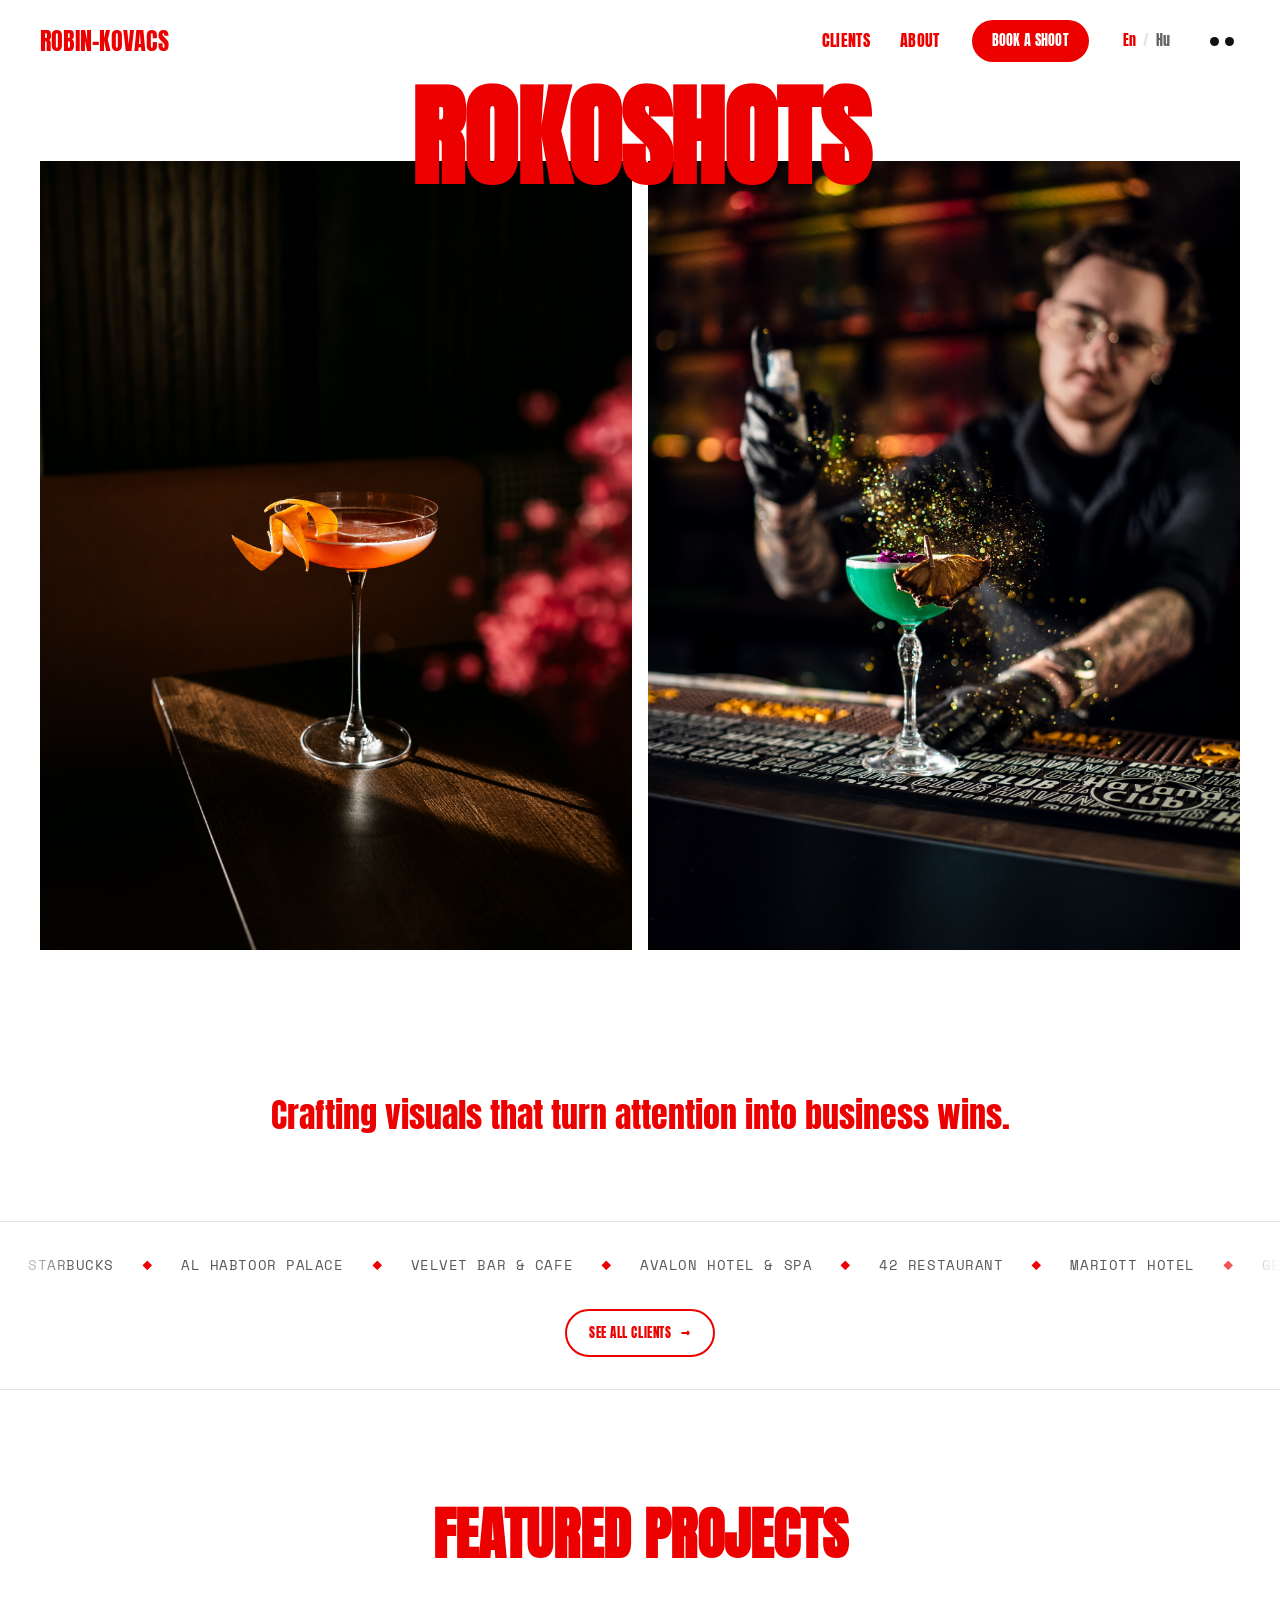
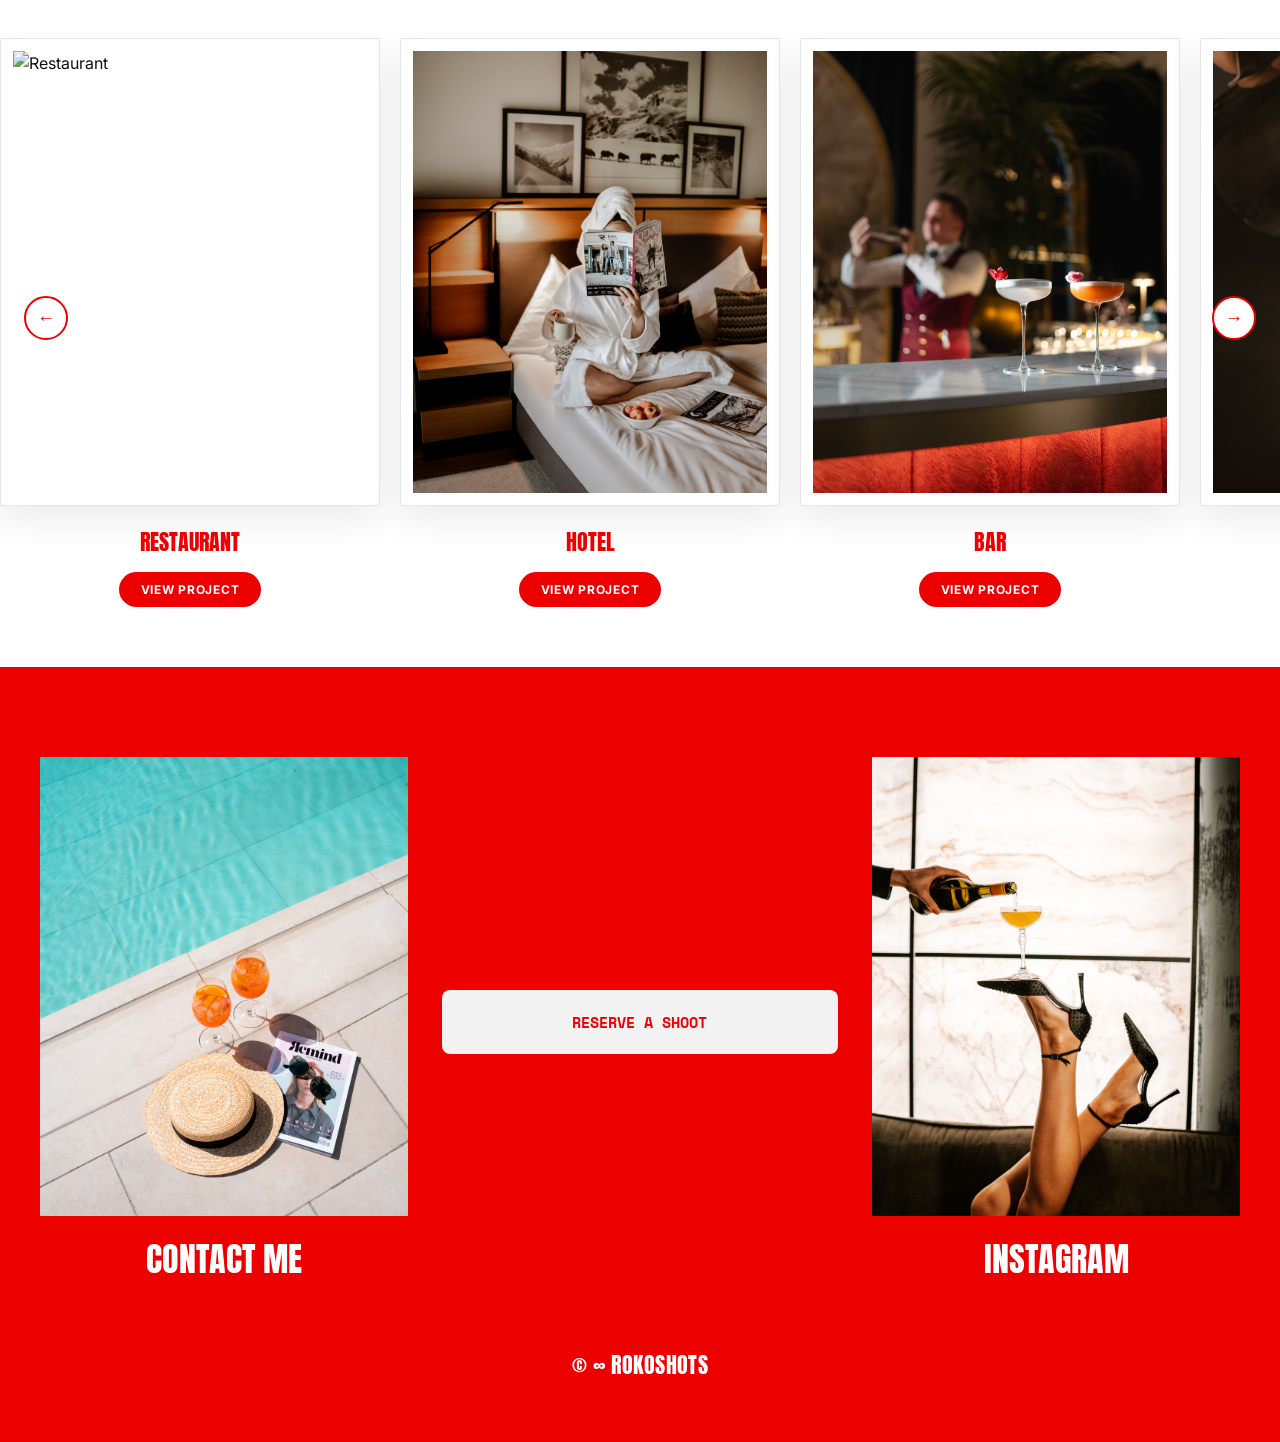
==== commit 7ad6b297: "change everything" ====
--- a/index.html
+++ b/index.html
@@ -70,15 +70,7 @@
 
 <section class="about" id="about">
   <div class="wrap">
-    <div class="about-block">
-      <p data-i18n="heroTagline">Crafting visuals that turn attention into business wins.</p>
-    </div>
-    <div class="about-block">
-      <!-- <p>I turn plates, spaces and moments into images that make people want to book — not just pretty pictures.</p> -->
-    </div>
-    <div class="about-block">
-      <!-- <p>Every shoot is built around one question: will this image make someone book a table, a room, a trip?</p> -->
-    </div>
+    <p class="about-tagline" data-i18n="heroTagline">Crafting visuals that turn attention into business wins.</p>
   </div>
 </section>
 
@@ -136,7 +128,7 @@
     </a>
   </div>
 
-  <div class="footer-mark">&copy; &#8734; RokoShots<span class="footer-credit">Con-Cat</span></div>
+  <div class="footer-mark">&copy; &#8734; RokoShots</div>
 </footer>
 
 <script src="i18n.js"></script>
--- a/style.css
+++ b/style.css
@@ -177,6 +177,7 @@
   pointer-events:none;
   padding:0 8px;
 }
+@media (max-width:599px){ .hero-name{ margin-bottom:-8px; } }
 
 .hero-columns{
   display:grid;
@@ -358,27 +359,22 @@
   .lightbox{ padding:12px; }
 }
 
-/* ABOUT — stacked bold left-aligned red statements */
+/* ABOUT — hero tagline, centered in the gap between the photos and the clients marquee */
 .about{
-  padding:60px 0 70px;
-}
-@media (min-width:600px){ .about{ padding:80px 0 90px; } }
-@media (min-width:1000px){ .about{ padding:110px 0 130px; } }
-
-.about-block{
+  padding:50px 0;
+}
+@media (min-width:600px){ .about{ padding:65px 0; } }
+@media (min-width:1000px){ .about{ padding:85px 0; } }
+
+.about-tagline{
   max-width:1000px;
-  margin:0 0 34px;
-}
-@media (min-width:600px){ .about-block{ margin-bottom:44px; } }
-@media (min-width:1000px){ .about-block{ margin-bottom:60px; } }
-.about-block:last-child{ margin-bottom:0; }
-.about-block p{
+  margin:0 auto;
+  text-align:center;
   font-family:'Anton', sans-serif;
   font-weight:400;
-  font-size:clamp(14px, 3.9vw, 41px);
-  line-height:1.18;
-  color:var(--red);
-  white-space:nowrap;
+  font-size:clamp(18px, 4vw, 34px);
+  line-height:1.2;
+  color:var(--red);
 }
 
 /* CLIENTS MARQUEE — infinite scrolling strip of client names between slogan and projects */
@@ -559,16 +555,6 @@
 }
 @media (min-width:600px){ .footer-mark{ margin-top:60px; } }
 
-.footer-credit{
-  display:block;
-  margin-top:8px;
-  font-family:'Anton', sans-serif;
-  font-size:clamp(13px, 2vw, 18px);
-  text-transform:uppercase;
-  letter-spacing:.02em;
-  color:#fff;
-}
-
 /* BOOK A SHOOT PAGE */
 .booking-title{
   padding:24px 0 0;
@@ -578,6 +564,51 @@
   font-size:clamp(40px, 11vw, 150px);
   margin-bottom:0;
 }
+
+.booking-contact{
+  padding:0 20px 60px;
+  margin-top:-10px;
+}
+@media (min-width:600px){ .booking-contact{ padding-bottom:80px; } }
+@media (min-width:1000px){ .booking-contact{ padding-bottom:100px; } }
+.contact-box{
+  max-width:1400px;
+  margin:0 auto;
+  display:flex;
+  flex-wrap:wrap;
+  justify-content:center;
+  align-items:center;
+  gap:14px;
+  border:1px solid var(--line);
+  padding:18px 24px;
+}
+@media (min-width:600px){
+  .contact-box{ gap:40px; padding:22px 34px; }
+}
+.contact-item{
+  display:flex;
+  align-items:center;
+  gap:10px;
+  color:var(--text);
+  text-decoration:none;
+  font-family:'Space Mono', monospace;
+  font-size:14px;
+  letter-spacing:.02em;
+  transition:color .25s ease;
+}
+.contact-item:hover{ color:var(--red); }
+.contact-icon{
+  display:inline-flex;
+  align-items:center;
+  justify-content:center;
+  width:38px;
+  height:38px;
+  border-radius:50%;
+  border:1px solid var(--line);
+  color:var(--red);
+  flex-shrink:0;
+}
+.contact-icon svg{ width:18px; height:18px; }
 
 .booking-band{
   background:var(--bg);
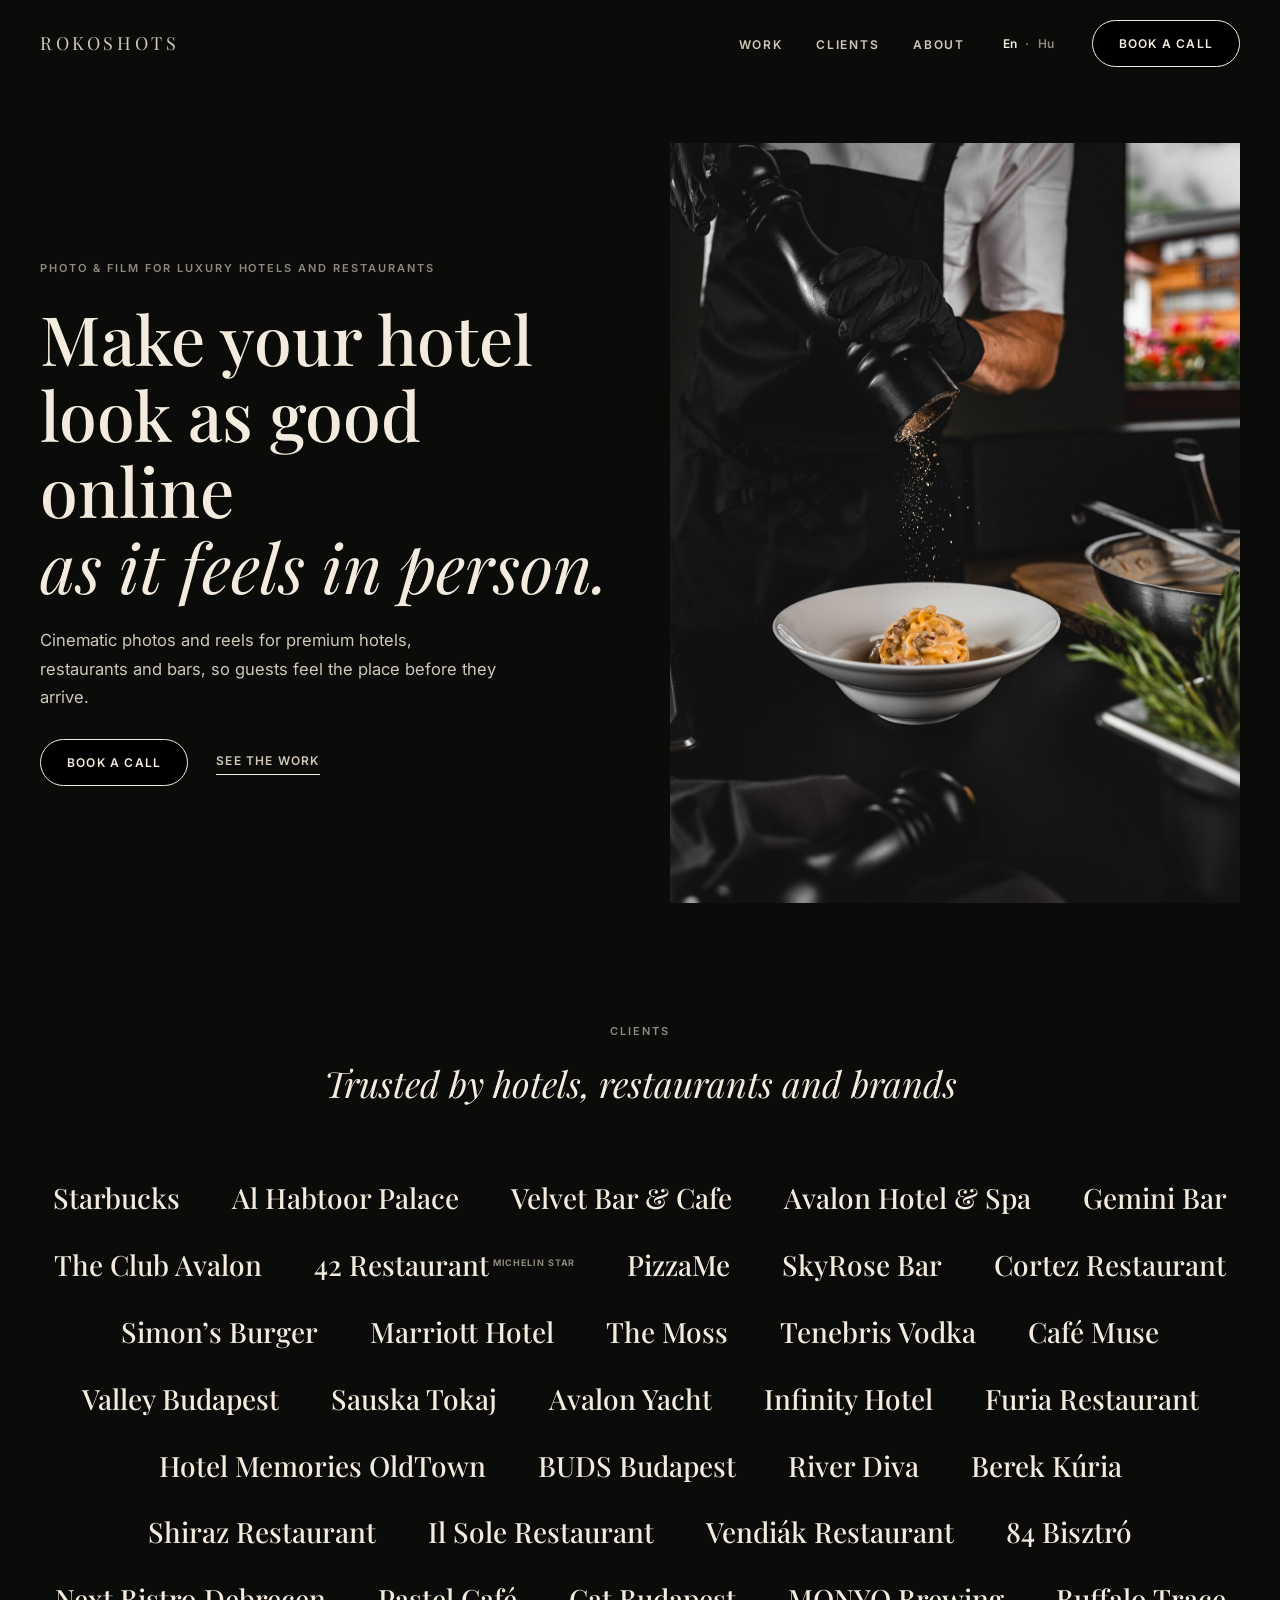
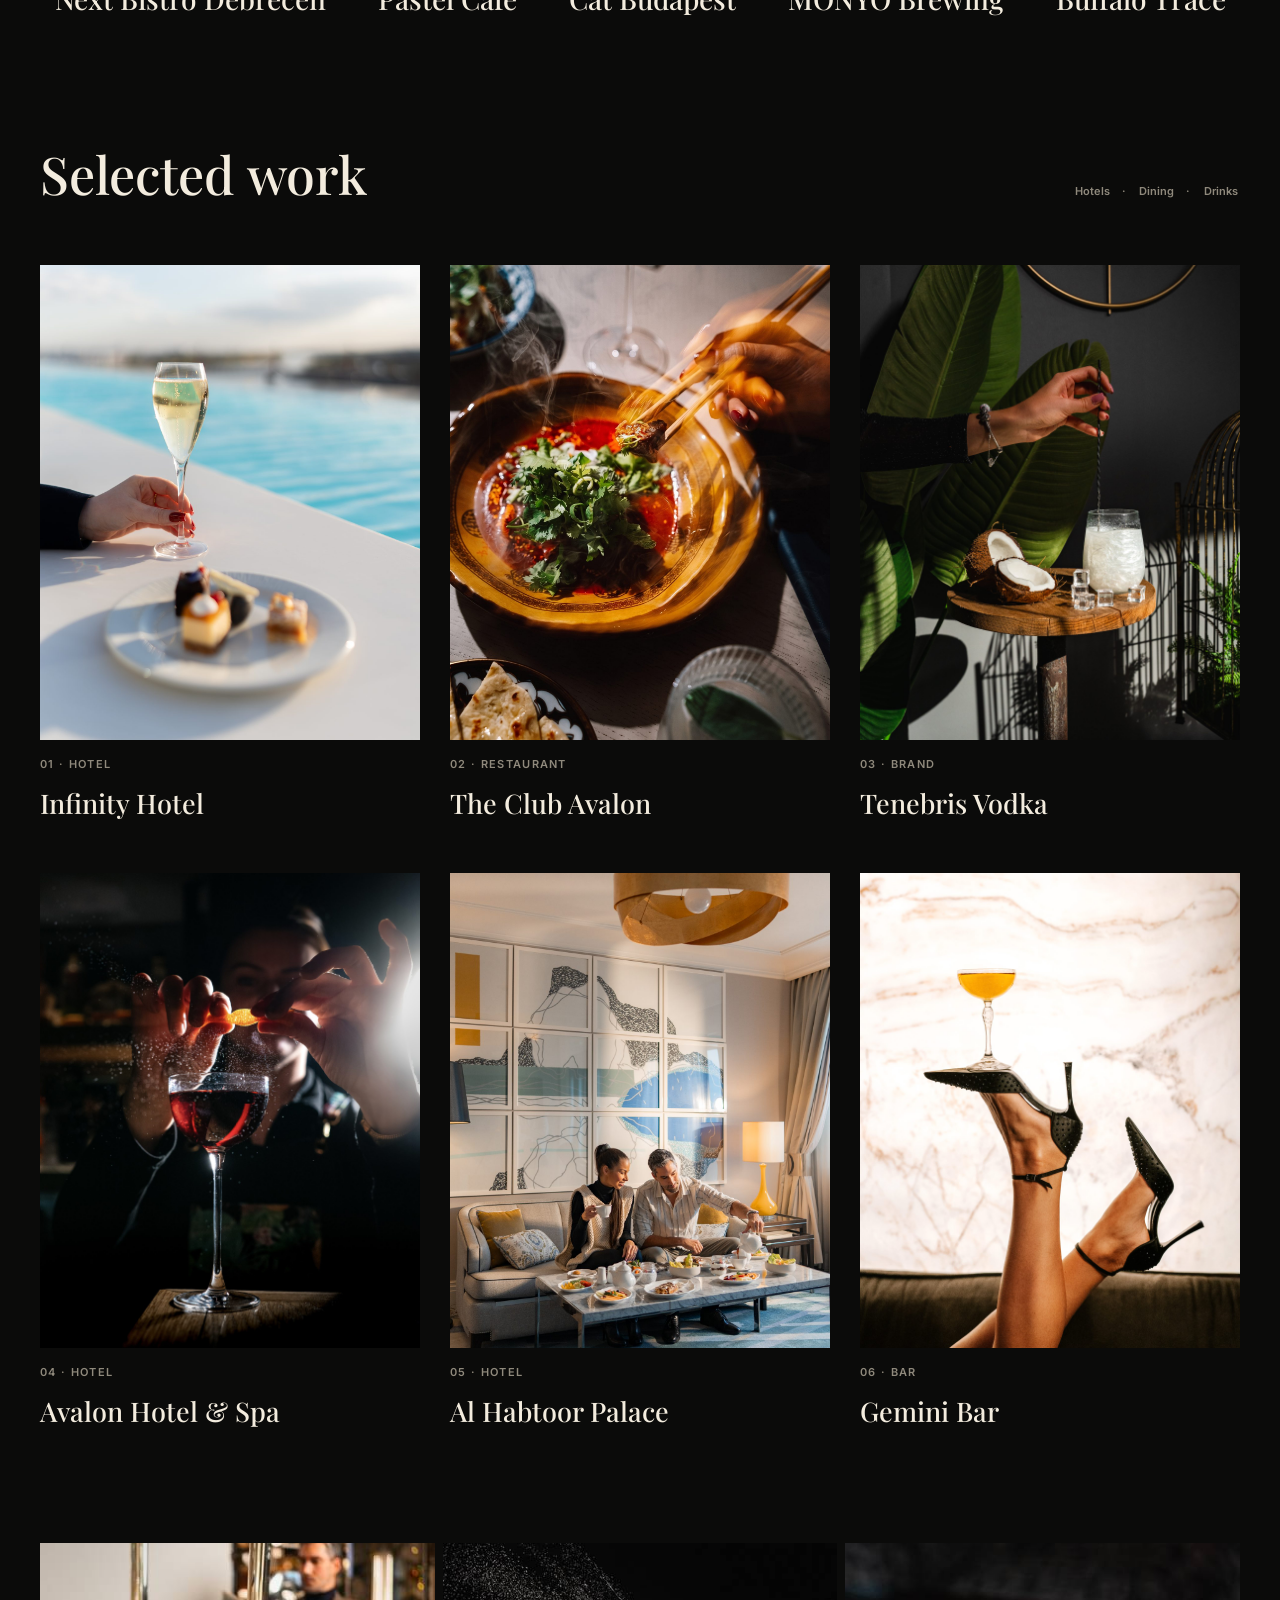
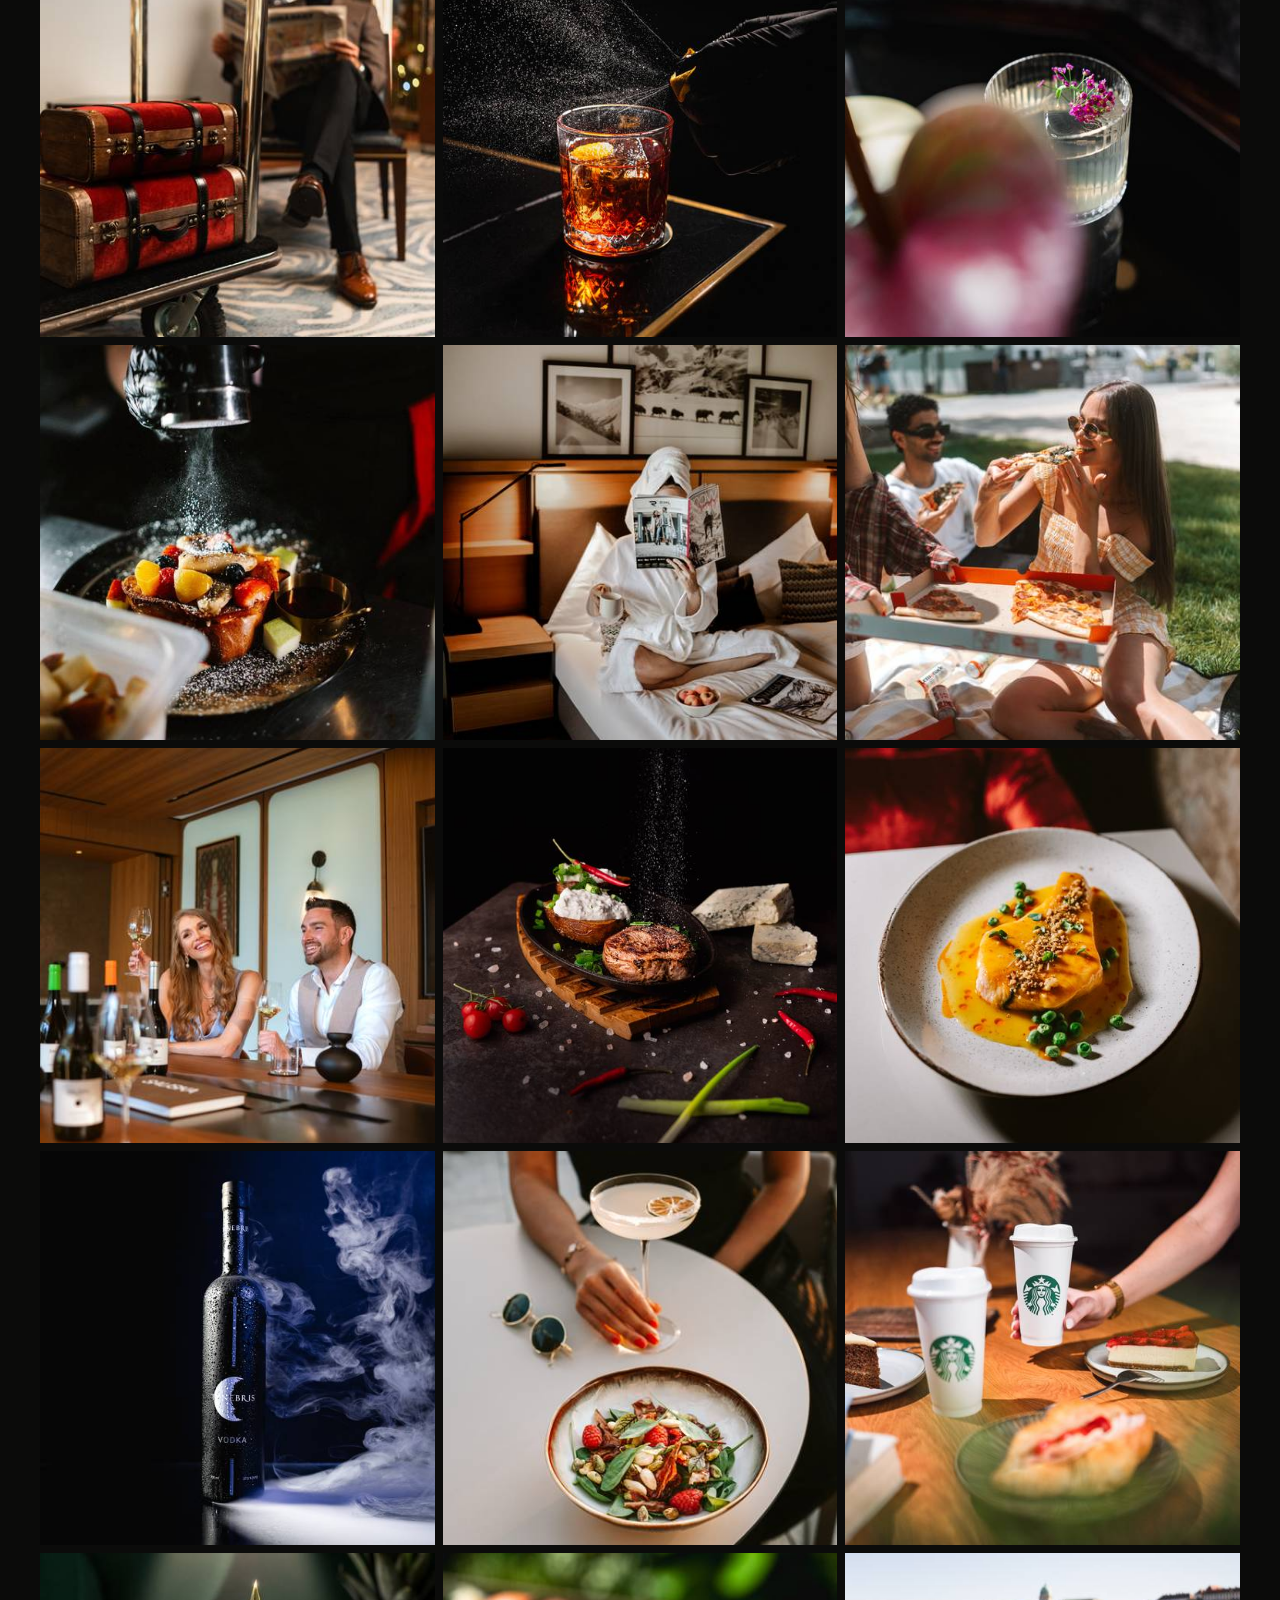
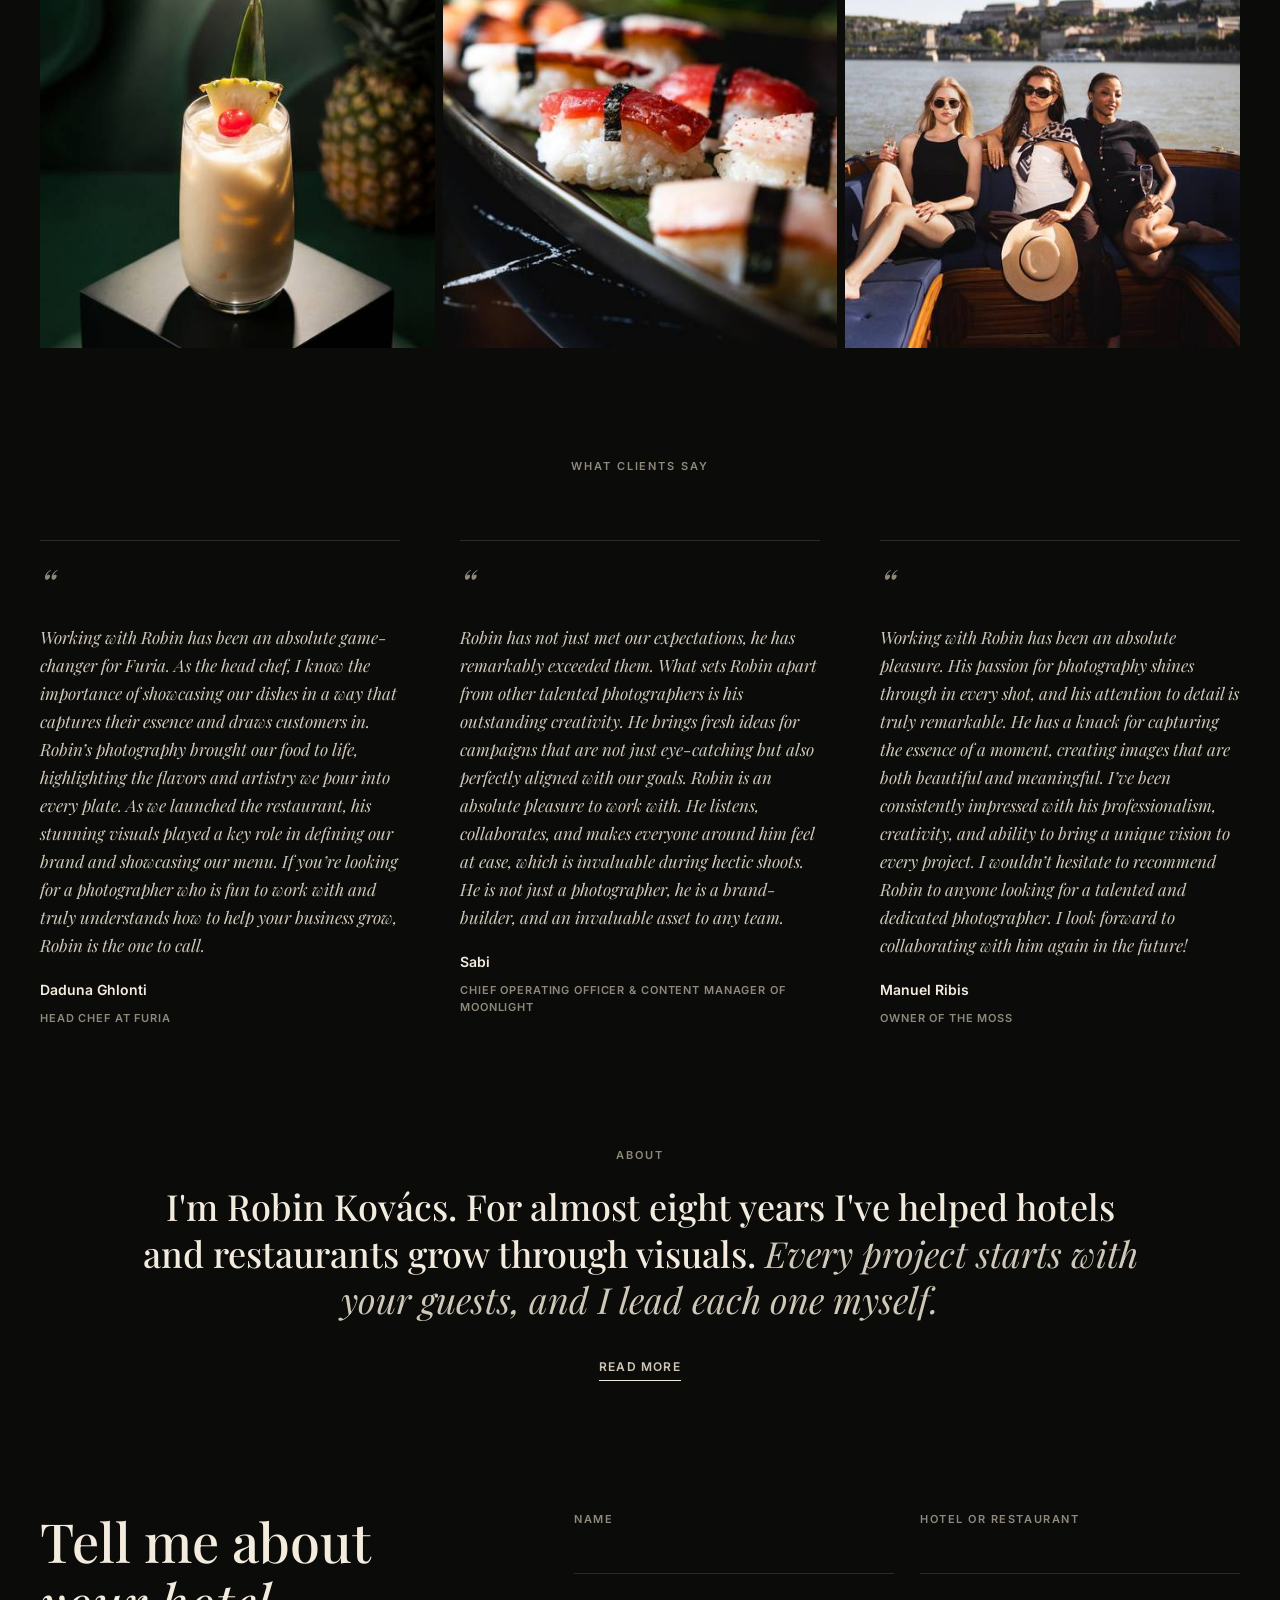
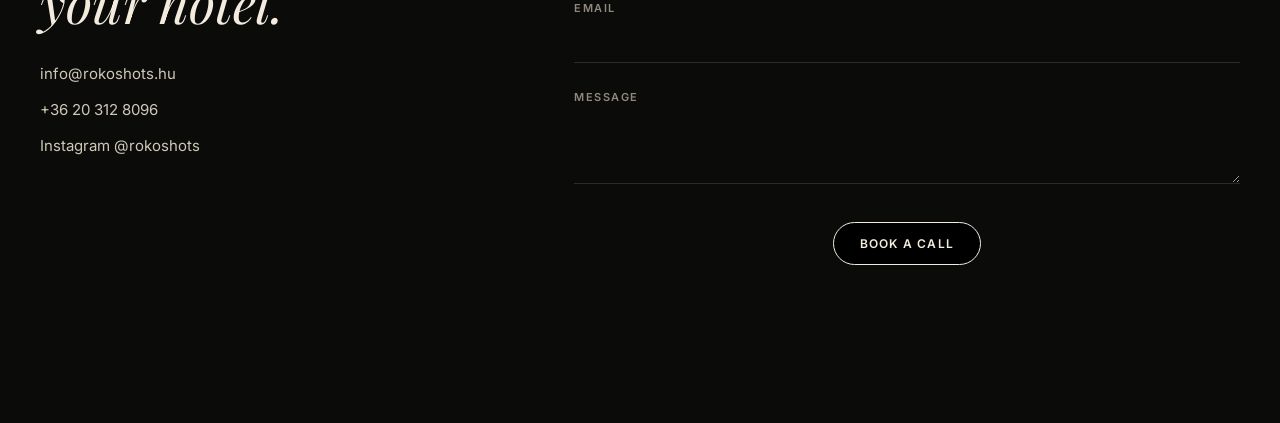
==== commit 8aa98477: "change website" ====
--- a/index.html
+++ b/index.html
@@ -1,137 +1,201 @@
 <!DOCTYPE html>
-<html lang="en" data-theme="light" data-i18n-title="titleHome">
+<html lang="en" data-i18n-title="titleHome">
 <head>
 <meta charset="UTF-8">
 <meta name="viewport" content="width=device-width, initial-scale=1.0">
 <title>RokoShots</title>
 <link rel="preconnect" href="https://fonts.googleapis.com">
 <link rel="preconnect" href="https://fonts.gstatic.com" crossorigin>
-<link href="https://fonts.googleapis.com/css2?family=Anton&family=Inter:wght@400;500;600;700&family=Space+Mono:wght@400;700&display=swap" rel="stylesheet">
-<link rel="stylesheet" href="style.css">
+<link href="https://fonts.googleapis.com/css2?family=Playfair+Display:ital,wght@0,400;0,500;0,600;1,400;1,500&family=Inter:wght@400;500;600;700&family=Anton&family=Space+Mono:wght@400;700&display=swap" rel="stylesheet">
+<link rel="stylesheet" href="home.css">
 </head>
-<body id="top">
-
-<header>
-  <div class="wrap">
-    <a href="#top" class="logo-home">Robin-Kovacs</a>
-
-    <div class="header-right">
-      <nav>
+<body class="home-body" id="top">
+
+<header class="rk-header">
+  <div class="rk-wrap">
+    <a href="#top" class="rk-logo">Rokoshots</a>
+
+    <div class="rk-header-right">
+      <nav class="rk-nav">
         <ul>
-          <li><a href="/clients.html" class="nav-clients" data-i18n="navClients">Clients</a></li>
-          <li><a href="/about.html" class="nav-gallery" data-i18n="navGallery">About</a></li>
+          <li><a href="#work" data-i18n="navWork">Work</a></li>
+          <li><a href="clients.html" data-i18n="navClients">Clients</a></li>
+          <li><a href="about.html" data-i18n="navGallery">About</a></li>
         </ul>
       </nav>
-      <a href="book-a-shoot.html" class="header-cta" data-i18n="headerCta">Book a Shoot</a>
-      <div class="lang-switch" id="langSwitch">
+      <div class="rk-lang lang-switch" id="langSwitch">
         <button type="button" class="active" data-lang="en">En</button>
-        <span class="divider">/</span>
+        <span class="rk-lang-divider">·</span>
         <button type="button" data-lang="hu">Hu</button>
       </div>
-      <button type="button" class="theme-dots" id="themeToggle" aria-label="Toggle light and dark theme" data-i18n-aria-label="ariaToggleTheme">
-        <span></span><span></span>
-      </button>
-      <button type="button" class="menu-toggle" id="menuToggle" aria-label="Open menu" aria-expanded="false" data-i18n-aria-label="ariaOpenMenu">
+      <a href="book-a-shoot.html" class="rk-pill rk-header-cta" data-i18n="btnBookCall">Book a Call</a>
+      <button type="button" class="rk-menu-toggle" id="menuToggle" aria-label="Open menu" aria-expanded="false" data-i18n-aria-label="ariaOpenMenu">
         <span></span><span></span><span></span>
       </button>
     </div>
   </div>
 
-  <div class="mobile-menu" id="mobileMenu">
+  <div class="rk-mobile-menu" id="mobileMenu">
     <nav>
       <ul>
-        <li><a href="clients.html" class="nav-clients" data-i18n="navClients">Clients</a></li>
-        <li><a href="about.html" class="nav-gallery" data-i18n="navGallery">About</a></li>
+        <li><a href="#work" data-i18n="navWork">Work</a></li>
+        <li><a href="clients.html" data-i18n="navClients">Clients</a></li>
+        <li><a href="about.html" data-i18n="navGallery">About</a></li>
       </ul>
     </nav>
-    <a href="book-a-shoot.html" class="header-cta mobile-cta" data-i18n="headerCta">Book a Shoot</a>
-    <div class="lang-switch mobile-lang" id="langSwitchMobile">
+    <a href="book-a-shoot.html" class="rk-pill" data-i18n="btnBookCall">Book a Call</a>
+    <div class="rk-lang lang-switch" id="langSwitchMobile">
       <button type="button" class="active" data-lang="en">En</button>
-      <span class="divider">/</span>
+      <span class="rk-lang-divider">·</span>
       <button type="button" data-lang="hu">Hu</button>
     </div>
   </div>
 </header>
 
-<section class="hero">
-  <div class="wrap">
-    <h1 class="hero-name">RokoShots</h1>
-
-    <div class="hero-columns">
-      <div class="hero-col" id="col1">
-        <img src="A1.jpg" alt="">
-      </div>
-      <div class="hero-col" id="col2">
-        <img src="A7.jpg" alt="">
-      </div>
-    </div>
-  </div>
-</section>
-
-<section class="about" id="about">
-  <div class="wrap">
-    <p class="about-tagline" data-i18n="heroTagline">Crafting visuals that turn attention into business wins.</p>
-  </div>
-</section>
-
-<section class="clients-marquee" aria-label="Clients we've worked with" data-i18n-aria-label="clientsMarqueeAriaLabel">
-  <div class="marquee">
-    <div class="marquee-track" id="clientsMarquee"></div>
-  </div>
-  <div class="clients-marquee-cta">
-    <a href="clients.html" class="see-clients-btn">
-      <span data-i18n="seeAllClientsLabel">See All Clients</span>
-      <span class="see-clients-arrow">&#8594;</span>
-    </a>
-  </div>
-</section>
-
-<section class="projects" id="gallery">
-  <div class="wrap">
-    <h2 class="projects-title" data-i18n="featuredProjectsTitle">Featured Projects</h2>
-  </div>
-
-  <div class="carousel-wrap">
-    <button type="button" class="carousel-arrow left" id="arrowLeft" aria-label="Previous projects" data-i18n-aria-label="ariaPrevProjects">&#8592;</button>
-    <button type="button" class="carousel-arrow right" id="arrowRight" aria-label="Next projects" data-i18n-aria-label="ariaNextProjects">&#8594;</button>
-
-    <div class="projects-track" id="projectsTrack">
-      <!-- project cards injected by script.js -->
-    </div>
-  </div>
-</section>
-
-<div class="lightbox" id="lightbox">
-  <button type="button" class="lightbox-close" id="lightboxClose" aria-label="Close" data-i18n-aria-label="ariaLightboxClose">&times;</button>
-  <button type="button" class="lightbox-arrow left" id="lightboxPrev" aria-label="Previous photo" data-i18n-aria-label="ariaLightboxPrev">&#8592;</button>
-  <div class="lightbox-stage">
+<section class="rk-hero">
+  <div class="rk-wrap rk-hero-grid">
+    <div class="rk-hero-copy">
+      <p class="rk-eyebrow" data-i18n="homeEyebrow">Photo &amp; Film for Luxury Hotels and Restaurants</p>
+      <h1 class="rk-hero-title">
+        <span data-i18n="homeTitleLine1">Make your hotel look as good online</span>
+        <em data-i18n="homeTitleLine2">as it feels in person.</em>
+      </h1>
+      <p class="rk-hero-sub" data-i18n="homeSubtitle">Cinematic photos and reels for premium hotels, restaurants and bars, so guests feel the place before they arrive.</p>
+      <div class="rk-hero-actions">
+        <a href="book-a-shoot.html" class="rk-pill" data-i18n="btnBookCall">Book a Call</a>
+        <a href="#work" class="rk-link-underline" data-i18n="btnSeeWork">See the Work</a>
+      </div>
+    </div>
+    <div class="rk-hero-photo">
+      <img src="optimized/full/moss1.jpg" alt="Robin Kovács on location for a RokoShots client">
+    </div>
+  </div>
+</section>
+
+<section class="rk-clients" aria-label="Clients" data-i18n-aria-label="clientsMarqueeAriaLabel">
+  <div class="rk-wrap">
+    <p class="rk-eyebrow" data-i18n="clientsEyebrow">Clients</p>
+    <h2 class="rk-clients-heading" data-i18n="clientsTrustedHeading">Trusted by hotels, restaurants and brands</h2>
+    <div class="rk-client-cloud" id="clientCloud"></div>
+  </div>
+</section>
+
+<section class="rk-work" id="work">
+  <div class="rk-wrap">
+    <div class="rk-work-head">
+      <h2 class="rk-work-title" data-i18n="workTitle">Selected work</h2>
+      <div class="rk-work-filters" id="workFilters">
+        <button type="button" data-filter="hotels" data-i18n="workFilterHotels">Hotels</button>
+        <span class="rk-dot">&middot;</span>
+        <button type="button" data-filter="dining" data-i18n="workFilterDining">Dining</button>
+        <span class="rk-dot">&middot;</span>
+        <button type="button" data-filter="drinks" data-i18n="workFilterDrinks">Drinks</button>
+      </div>
+    </div>
+
+    <div class="rk-work-grid" id="workGrid"></div>
+  </div>
+</section>
+
+<section class="rk-gallery">
+  <div class="rk-wrap">
+    <div class="rk-gallery-grid" id="galleryGrid"></div>
+  </div>
+</section>
+
+<section class="rk-testimonials">
+  <div class="rk-wrap">
+    <div class="rk-testimonials-head">
+      <p class="rk-eyebrow" data-i18n="testimonialsEyebrow">What Clients Say</p>
+    </div>
+    <div class="rk-testimonial-grid">
+      <div class="rk-testimonial">
+        <span class="rk-quote-mark">&ldquo;</span>
+        <p class="rk-quote-text">Working with Robin has been an absolute game-changer for Furia. As the head chef, I know the importance of showcasing our dishes in a way that captures their essence and draws customers in. Robin&rsquo;s photography brought our food to life, highlighting the flavors and artistry we pour into every plate. As we launched the restaurant, his stunning visuals played a key role in defining our brand and showcasing our menu. If you&rsquo;re looking for a photographer who is fun to work with and truly understands how to help your business grow, Robin is the one to call.</p>
+        <span class="rk-quote-name">Daduna Ghlonti</span>
+        <span class="rk-quote-role">Head Chef at Furia</span>
+      </div>
+      <div class="rk-testimonial">
+        <span class="rk-quote-mark">&ldquo;</span>
+        <p class="rk-quote-text">Robin has not just met our expectations, he has remarkably exceeded them. What sets Robin apart from other talented photographers is his outstanding creativity. He brings fresh ideas for campaigns that are not just eye-catching but also perfectly aligned with our goals. Robin is an absolute pleasure to work with. He listens, collaborates, and makes everyone around him feel at ease, which is invaluable during hectic shoots. He is not just a photographer, he is a brand-builder, and an invaluable asset to any team.</p>
+        <span class="rk-quote-name">Sabi</span>
+        <span class="rk-quote-role">Chief Operating Officer &amp; Content Manager of Moonlight</span>
+      </div>
+      <div class="rk-testimonial">
+        <span class="rk-quote-mark">&ldquo;</span>
+        <p class="rk-quote-text">Working with Robin has been an absolute pleasure. His passion for photography shines through in every shot, and his attention to detail is truly remarkable. He has a knack for capturing the essence of a moment, creating images that are both beautiful and meaningful. I&rsquo;ve been consistently impressed with his professionalism, creativity, and ability to bring a unique vision to every project. I wouldn&rsquo;t hesitate to recommend Robin to anyone looking for a talented and dedicated photographer. I look forward to collaborating with him again in the future!</p>
+        <span class="rk-quote-name">Manuel Ribis</span>
+        <span class="rk-quote-role">Owner of The Moss</span>
+      </div>
+    </div>
+  </div>
+</section>
+
+<section class="rk-about-teaser">
+  <div class="rk-wrap">
+    <p class="rk-eyebrow" data-i18n="aboutTeaserEyebrow">About</p>
+    <p class="rk-about-teaser-text">
+      <span data-i18n="aboutTeaserNormal">I&rsquo;m Robin Kovács. For almost eight years I&rsquo;ve helped hotels and restaurants grow through visuals.</span>
+      <em data-i18n="aboutTeaserItalic">Every project starts with your guests, and I lead each one myself.</em>
+    </p>
+    <a href="about.html" class="rk-link-underline rk-about-teaser-link" data-i18n="aboutReadMore">Read More</a>
+  </div>
+</section>
+
+<section class="rk-contact">
+  <div class="rk-wrap">
+    <div class="rk-contact-grid">
+      <div class="rk-contact-info">
+        <h2 class="rk-contact-heading">
+          <span data-i18n="contactHeadingNormal">Tell me about</span>
+          <em data-i18n="contactHeadingItalic">your hotel.</em>
+        </h2>
+        <div class="rk-contact-links">
+          <a href="mailto:info@rokoshots.hu">info@rokoshots.hu</a>
+          <a href="tel:+36203128096">+36 20 312 8096</a>
+          <a href="https://www.instagram.com/rokoshots" target="_blank" rel="noopener">Instagram @rokoshots</a>
+        </div>
+      </div>
+
+      <form id="rkContactForm">
+        <div class="rk-f-row">
+          <div class="rk-field">
+            <label for="rkName" data-i18n="formLabelName">Name</label>
+            <input type="text" id="rkName" name="name" required>
+          </div>
+          <div class="rk-field">
+            <label for="rkCompany" data-i18n="formLabelCompany">Hotel or Restaurant</label>
+            <input type="text" id="rkCompany" name="company">
+          </div>
+        </div>
+        <div class="rk-field">
+          <label for="rkEmail" data-i18n="formLabelEmail">Email</label>
+          <input type="email" id="rkEmail" name="email" required>
+        </div>
+        <div class="rk-field">
+          <label for="rkMessage" data-i18n="formLabelMessage">Message</label>
+          <textarea id="rkMessage" name="message"></textarea>
+        </div>
+        <div class="rk-form-submit">
+          <button type="submit" class="rk-pill" data-i18n="formSubmitBtn">Book a Call</button>
+        </div>
+        <p class="rk-form-note" id="rkFormNote"></p>
+      </form>
+    </div>
+  </div>
+</section>
+
+<div class="rk-lightbox" id="lightbox">
+  <button type="button" class="rk-lightbox-close" id="lightboxClose" aria-label="Close" data-i18n-aria-label="ariaLightboxClose">&times;</button>
+  <button type="button" class="rk-lightbox-arrow" id="lightboxPrev" aria-label="Previous photo" data-i18n-aria-label="ariaLightboxPrev">&#8592;</button>
+  <div class="rk-lightbox-stage">
     <img id="lightboxImg" src="" alt="">
-    <div class="lightbox-caption" id="lightboxCaption"></div>
-  </div>
-  <button type="button" class="lightbox-arrow right" id="lightboxNext" aria-label="Next photo" data-i18n-aria-label="ariaLightboxNext">&#8594;</button>
+    <div class="rk-lightbox-caption" id="lightboxCaption"></div>
+  </div>
+  <button type="button" class="rk-lightbox-arrow" id="lightboxNext" aria-label="Next photo" data-i18n-aria-label="ariaLightboxNext">&#8594;</button>
 </div>
 
-<footer class="site-footer">
-  <div class="footer-grid">
-    <a href="book-a-shoot.html" class="footer-tile">
-      <div class="footer-tile-photo"><img src="/1.jpeg" alt="Contact RokoShots" data-i18n-alt="footerContactAlt"></div>
-      <span class="footer-tile-label" data-i18n="footerContactLabel">Contact Me</span>
-    </a>
-
-    <div class="footer-newsletter">
-      <a href="book-a-shoot.html" class="footer-newsletter-btn" data-i18n="footerReserveBtn">Reserve a Shoot</a>
-    </div>
-
-    <a href="https://www.instagram.com/rokoshots" target="_blank" rel="noopener" class="footer-tile">
-      <div class="footer-tile-photo"><img src="/2.jpg" alt="RokoShots on Instagram" data-i18n-alt="footerInstagramAlt"></div>
-      <span class="footer-tile-label" data-i18n="footerInstagramLabel">Instagram</span>
-    </a>
-  </div>
-
-  <div class="footer-mark">&copy; &#8734; RokoShots</div>
-</footer>
-
 <script src="i18n.js"></script>
-<script src="script.js"></script>
-</body> 
+<script src="home.js"></script>
+</body>
 </html>
--- a/home.css
+++ b/home.css
@@ -0,0 +1,776 @@
+/* RokoShots homepage — dark luxury editorial design */
+:root{
+  --bg:#0b0b0a;
+  --cream:#f3ecde;
+  --cream-dim:#cfc8b8;
+  --muted:#8f897c;
+  --line:rgba(243,236,222,.14);
+  --pill-bg:#efe6d4;
+  --pill-text:#141210;
+  --max:1320px;
+}
+
+*{box-sizing:border-box; margin:0; padding:0;}
+html{scroll-behavior:smooth;}
+body.home-body{
+  background:var(--bg);
+  color:var(--cream-dim);
+  font-family:'Inter', sans-serif;
+  line-height:1.6;
+  overflow-x:hidden;
+}
+.home-body a{color:inherit; text-decoration:none;}
+.home-body img{display:block; max-width:100%; height:auto;}
+.home-body em, .home-body i{font-style:italic;}
+
+.rk-wrap{max-width:var(--max); margin:0 auto; padding:0 24px;}
+@media (min-width:600px){ .rk-wrap{ padding:0 32px; } }
+@media (min-width:1000px){ .rk-wrap{ padding:0 40px; } }
+
+.rk-eyebrow{
+  font-family:'Inter', sans-serif;
+  font-size:11px;
+  font-weight:600;
+  letter-spacing:.18em;
+  text-transform:uppercase;
+  color:var(--muted);
+}
+
+/* HEADER */
+.rk-header{
+  position:sticky; top:0; z-index:100;
+  background:var(--bg);
+  padding:20px 0;
+}
+.rk-header .rk-wrap{display:flex; align-items:center; justify-content:space-between; gap:16px;}
+
+.rk-logo{
+  font-family:'Playfair Display', serif;
+  font-size:18px;
+  letter-spacing:.2em;
+  text-transform:uppercase;
+  color:var(--cream);
+  white-space:nowrap;
+  transition:opacity .3s;
+}
+.rk-logo:hover{ opacity:.75; }
+
+.rk-header-right{display:flex; align-items:center; gap:16px;}
+@media (min-width:1000px){ .rk-header-right{ gap:36px; } }
+
+.rk-nav, .rk-header-cta, .rk-lang{ display:none; }
+@media (min-width:1000px){
+  .rk-nav, .rk-lang{ display:flex; }
+  .rk-header-cta{ display:inline-flex; }
+}
+
+.rk-nav ul{list-style:none; display:flex; gap:34px;}
+.rk-nav a{
+  font-family:'Inter', sans-serif;
+  font-size:12px;
+  font-weight:600;
+  letter-spacing:.14em;
+  text-transform:uppercase;
+  color:var(--cream-dim);
+  transition:color .3s;
+}
+.rk-nav a:hover{ color:var(--cream); }
+
+.rk-lang{
+  align-items:center; gap:6px;
+  font-family:'Inter', sans-serif;
+  font-size:12px; font-weight:600; letter-spacing:.1em; text-transform:uppercase;
+}
+.rk-lang button{
+  background:none; border:none; cursor:pointer;
+  font:inherit; color:var(--muted);
+  padding:2px; transition:color .3s;
+}
+.rk-lang button.active{ color:var(--cream); }
+.rk-lang .rk-lang-divider{ color:var(--muted); }
+
+.rk-pill{
+  display:inline-flex; align-items:center; justify-content:center;
+  font-family:'Inter', sans-serif;
+  font-size:12px;
+  font-weight:600;
+  letter-spacing:.1em;
+  text-transform:uppercase;
+  color:var(--cream);
+  background:#000;
+  padding:13px 26px;
+  border-radius:999px;
+  border:1px solid var(--cream);
+  cursor:pointer;
+  white-space:nowrap;
+  transition:transform .25s ease, background-color .3s, color .3s;
+}
+.rk-pill:hover{ transform:translateY(-2px); background:var(--pill-bg); color:var(--pill-text); }
+a.rk-pill{ color:var(--cream); }
+a.rk-pill:hover{ color:var(--pill-text); }
+
+.rk-link-underline{
+  display:inline-flex;
+  font-family:'Inter', sans-serif;
+  font-size:12px;
+  font-weight:600;
+  letter-spacing:.1em;
+  text-transform:uppercase;
+  color:var(--cream);
+  border-bottom:1px solid var(--cream);
+  padding-bottom:4px;
+  transition:opacity .3s;
+}
+.rk-link-underline:hover{ opacity:.65; }
+
+.rk-menu-toggle{
+  display:flex; flex-direction:column; justify-content:center; gap:5px;
+  width:26px; height:22px;
+  background:none; border:none; cursor:pointer; padding:0; flex-shrink:0;
+}
+@media (min-width:1000px){ .rk-menu-toggle{ display:none; } }
+.rk-menu-toggle span{
+  display:block; width:100%; height:2px; background:var(--cream);
+  transition:transform .3s ease, opacity .3s ease;
+}
+.rk-menu-toggle.open span:nth-child(1){ transform:translateY(7px) rotate(45deg); }
+.rk-menu-toggle.open span:nth-child(2){ opacity:0; }
+.rk-menu-toggle.open span:nth-child(3){ transform:translateY(-7px) rotate(-45deg); }
+
+.rk-mobile-menu{
+  display:flex; flex-direction:column; align-items:flex-start; gap:22px;
+  max-height:0; overflow:hidden;
+  padding:0 24px;
+  transition:max-height .35s ease, padding .35s ease;
+  background:var(--bg);
+}
+@media (min-width:600px){ .rk-mobile-menu{ padding:0 32px; } }
+.rk-mobile-menu.open{ max-height:420px; padding:18px 24px 28px; }
+@media (min-width:600px){ .rk-mobile-menu.open{ padding:18px 32px 28px; } }
+.rk-mobile-menu nav ul{ list-style:none; display:flex; flex-direction:column; gap:16px; }
+.rk-mobile-menu nav a{
+  font-family:'Inter', sans-serif; font-size:13px; font-weight:600;
+  letter-spacing:.14em; text-transform:uppercase; color:var(--cream-dim);
+}
+@media (min-width:1000px){ .rk-mobile-menu{ display:none !important; } }
+
+/* HERO */
+.rk-hero{ padding:28px 0 70px; }
+@media (min-width:600px){ .rk-hero{ padding:40px 0 90px; } }
+@media (min-width:1000px){ .rk-hero{ padding:56px 0 110px; } }
+
+.rk-hero-grid{
+  display:grid;
+  grid-template-columns:1fr;
+  gap:40px;
+  align-items:center;
+}
+@media (min-width:900px){
+  .rk-hero-grid{ grid-template-columns:1fr 1fr; gap:60px; }
+}
+
+.rk-hero-copy{ display:flex; flex-direction:column; gap:22px; }
+.rk-hero-title{
+  font-family:'Playfair Display', serif;
+  font-weight:500;
+  font-size:clamp(34px, 5.4vw, 68px);
+  line-height:1.12;
+  color:var(--cream);
+}
+.rk-hero-title em{
+  font-style:italic;
+  font-weight:400;
+  display:block;
+}
+.rk-hero-sub{
+  font-family:'Inter', sans-serif;
+  font-size:clamp(15px, 1.3vw, 17px);
+  line-height:1.7;
+  color:var(--cream-dim);
+  max-width:46ch;
+}
+.rk-hero-actions{ display:flex; align-items:center; gap:28px; flex-wrap:wrap; margin-top:6px; }
+
+.rk-hero-photo{
+  aspect-ratio:3/4;
+  overflow:hidden;
+  background:#1a1a18;
+}
+.rk-hero-photo img{ width:100%; height:100%; object-fit:cover; }
+
+/* CLIENTS — trusted by */
+.rk-clients{ padding:10px 0 70px; text-align:center; }
+@media (min-width:600px){ .rk-clients{ padding:10px 0 90px; } }
+@media (min-width:1000px){ .rk-clients{ padding:10px 0 110px; } }
+
+.rk-clients-heading{
+  font-family:'Playfair Display', serif;
+  font-style:italic;
+  font-weight:400;
+  font-size:clamp(22px, 3.4vw, 36px);
+  color:var(--cream);
+  margin-top:14px;
+}
+
+.rk-client-cloud{
+  display:flex; flex-wrap:wrap; justify-content:center;
+  row-gap:18px; column-gap:40px;
+  margin-top:56px;
+}
+@media (min-width:600px){ .rk-client-cloud{ column-gap:52px; row-gap:22px; margin-top:64px; } }
+.rk-client-name{
+  font-family:'Playfair Display', serif;
+  font-weight:500;
+  font-size:clamp(17px, 2.4vw, 28px);
+  color:var(--cream);
+  white-space:nowrap;
+}
+.rk-michelin{
+  font-family:'Inter', sans-serif;
+  font-size:9px;
+  font-weight:700;
+  letter-spacing:.1em;
+  text-transform:uppercase;
+  color:var(--muted);
+  vertical-align:super;
+  margin-left:4px;
+  white-space:nowrap;
+}
+
+/* SELECTED WORK */
+.rk-work{ padding:0 0 70px; }
+@media (min-width:600px){ .rk-work{ padding:0 0 90px; } }
+@media (min-width:1000px){ .rk-work{ padding:0 0 110px; } }
+
+.rk-work-head{
+  display:flex; flex-wrap:wrap; align-items:baseline; justify-content:space-between;
+  gap:16px; margin-bottom:40px;
+}
+@media (min-width:600px){ .rk-work-head{ margin-bottom:50px; } }
+.rk-work-title{
+  font-family:'Playfair Display', serif;
+  font-weight:500;
+  font-size:clamp(32px, 4.6vw, 52px);
+  color:var(--cream);
+}
+.rk-work-filters{
+  display:flex; align-items:center; gap:10px;
+  font-family:'Inter', sans-serif;
+  font-size:11px; font-weight:600; letter-spacing:.14em; text-transform:uppercase;
+}
+.rk-work-filters button{
+  background:none; border:none; cursor:pointer;
+  font:inherit; color:var(--muted); padding:2px; transition:color .25s;
+}
+.rk-work-filters button.active, .rk-work-filters button:hover{ color:var(--cream); }
+.rk-work-filters .rk-dot{ color:var(--muted); }
+
+.rk-work-grid{
+  display:grid;
+  grid-template-columns:1fr;
+  gap:48px 30px;
+}
+@media (min-width:640px){ .rk-work-grid{ grid-template-columns:1fr 1fr; } }
+@media (min-width:1000px){ .rk-work-grid{ grid-template-columns:1fr 1fr 1fr; } }
+
+.rk-work-card{ cursor:pointer; }
+.rk-work-card-frame{ aspect-ratio:4/5; overflow:hidden; background:#1a1a18; }
+.rk-work-card-frame img{
+  width:100%; height:100%; object-fit:cover;
+  transition:transform .7s cubic-bezier(.2,.7,.2,1);
+}
+.rk-work-card:hover .rk-work-card-frame img{ transform:scale(1.04); }
+.rk-work-meta{
+  margin-top:16px;
+  font-family:'Inter', sans-serif;
+  font-size:11px; font-weight:600; letter-spacing:.12em; text-transform:uppercase;
+  color:var(--muted);
+}
+.rk-work-name{
+  margin-top:8px;
+  font-family:'Playfair Display', serif;
+  font-weight:500;
+  font-size:clamp(20px, 2.2vw, 27px);
+  color:var(--cream);
+}
+.rk-work-card.rk-hidden{ display:none; }
+
+/* PLAIN PHOTO GRID */
+.rk-gallery{ padding:0 0 70px; }
+@media (min-width:600px){ .rk-gallery{ padding:0 0 90px; } }
+@media (min-width:1000px){ .rk-gallery{ padding:0 0 110px; } }
+.rk-gallery-grid{
+  display:grid;
+  grid-template-columns:repeat(2, 1fr);
+  gap:6px;
+}
+@media (min-width:640px){ .rk-gallery-grid{ grid-template-columns:repeat(3, 1fr); gap:8px; } }
+.rk-gallery-item{
+  border:none; padding:0; margin:0; background:none; cursor:pointer;
+  aspect-ratio:1/1; overflow:hidden; display:block;
+}
+.rk-gallery-item img{
+  width:100%; height:100%; object-fit:cover;
+  transition:transform .6s ease;
+}
+.rk-gallery-item:hover img{ transform:scale(1.05); }
+
+/* TESTIMONIALS */
+.rk-testimonials{ padding:0 0 70px; }
+@media (min-width:600px){ .rk-testimonials{ padding:0 0 90px; } }
+@media (min-width:1000px){ .rk-testimonials{ padding:0 0 120px; } }
+.rk-testimonials-head{ text-align:center; margin-bottom:50px; }
+@media (min-width:600px){ .rk-testimonials-head{ margin-bottom:64px; } }
+
+.rk-testimonial-grid{
+  display:grid; grid-template-columns:1fr; gap:50px;
+}
+@media (min-width:900px){ .rk-testimonial-grid{ grid-template-columns:1fr 1fr 1fr; gap:60px; } }
+
+.rk-testimonial{
+  border-top:1px solid var(--line);
+  padding-top:22px;
+  display:flex; flex-direction:column; gap:20px;
+}
+.rk-quote-mark{
+  font-family:'Playfair Display', serif;
+  font-style:italic;
+  font-size:40px;
+  color:var(--muted);
+  line-height:1;
+}
+.rk-quote-text{
+  font-family:'Playfair Display', serif;
+  font-style:italic;
+  font-weight:400;
+  font-size:clamp(15px, 1.4vw, 17px);
+  line-height:1.65;
+  color:var(--cream-dim);
+}
+.rk-quote-name{
+  font-family:'Inter', sans-serif;
+  font-weight:600; font-size:14px; color:var(--cream);
+}
+.rk-quote-role{
+  font-family:'Inter', sans-serif;
+  font-size:11px; font-weight:600; letter-spacing:.08em; text-transform:uppercase;
+  color:var(--muted); margin-top:-12px;
+}
+
+/* ABOUT TEASER */
+.rk-about-teaser{ padding:0 0 80px; text-align:center; }
+@media (min-width:600px){ .rk-about-teaser{ padding:0 0 100px; } }
+@media (min-width:1000px){ .rk-about-teaser{ padding:0 0 130px; } }
+.rk-about-teaser-text{
+  max-width:1000px; margin:18px auto 0;
+  font-family:'Playfair Display', serif;
+  font-weight:500;
+  font-size:clamp(22px, 3.4vw, 36px);
+  line-height:1.3;
+  color:var(--cream);
+}
+.rk-about-teaser-text em{ font-style:italic; font-weight:400; color:var(--cream-dim); }
+.rk-about-teaser-link{ margin-top:34px; }
+
+/* CONTACT */
+.rk-contact{ padding:0 0 70px; }
+@media (min-width:600px){ .rk-contact{ padding:0 0 90px; } }
+@media (min-width:1000px){ .rk-contact{ padding:0 0 110px; } }
+
+.rk-contact-grid{
+  display:grid; grid-template-columns:1fr; gap:48px;
+}
+@media (min-width:900px){ .rk-contact-grid{ grid-template-columns:.8fr 1.2fr; gap:90px; } }
+
+.rk-contact-heading{
+  font-family:'Playfair Display', serif;
+  font-weight:500;
+  font-size:clamp(34px, 4.6vw, 54px);
+  line-height:1.12;
+  color:var(--cream);
+}
+.rk-contact-heading em{ font-style:italic; font-weight:400; }
+
+.rk-contact-links{
+  display:flex; flex-direction:column; gap:12px;
+  margin-top:30px;
+  font-family:'Inter', sans-serif;
+  font-size:15px;
+  color:var(--cream-dim);
+}
+.rk-contact-links a{ transition:color .25s; }
+.rk-contact-links a:hover{ color:var(--cream); }
+
+#rkContactForm{ display:flex; flex-direction:column; gap:26px; }
+.rk-f-row{ display:grid; grid-template-columns:1fr; gap:26px; }
+@media (min-width:560px){ .rk-f-row{ grid-template-columns:1fr 1fr; } }
+.rk-field{ display:flex; flex-direction:column; gap:8px; }
+.rk-field label{
+  font-family:'Inter', sans-serif;
+  font-size:11px; font-weight:600; letter-spacing:.14em; text-transform:uppercase;
+  color:var(--muted);
+}
+.rk-field input, .rk-field textarea{
+  border:none; border-bottom:1px solid var(--line);
+  padding:8px 2px;
+  font-family:'Inter', sans-serif; font-size:16px;
+  color:var(--cream);
+  background:transparent;
+}
+.rk-field textarea{ min-height:70px; resize:vertical; }
+.rk-field input:focus, .rk-field textarea:focus{ outline:none; border-color:var(--cream); }
+.rk-field input::placeholder, .rk-field textarea::placeholder{ color:#55504a; }
+
+.rk-form-submit{ display:flex; justify-content:center; margin-top:12px; }
+.rk-form-note{
+  text-align:center;
+  font-family:'Inter', sans-serif; font-size:13px; color:var(--muted);
+  min-height:18px; margin-top:4px;
+}
+.rk-form-note.error{ color:#d98b7a; }
+
+/* FOOTER */
+.rk-footer{
+  border-top:1px solid var(--line);
+  padding:34px 0;
+}
+.rk-footer .rk-wrap{
+  display:flex; flex-wrap:wrap; align-items:center; justify-content:space-between; gap:18px;
+}
+.rk-footer-logo{
+  font-family:'Playfair Display', serif;
+  font-size:15px; letter-spacing:.2em; text-transform:uppercase; color:var(--cream);
+}
+.rk-footer-contact{
+  display:flex; align-items:center; gap:10px; flex-wrap:wrap;
+  font-family:'Inter', sans-serif; font-size:13px; color:var(--cream-dim);
+}
+.rk-footer-contact a:hover{ color:var(--cream); }
+.rk-footer-sep{ color:var(--muted); }
+.rk-footer-copy{
+  font-family:'Inter', sans-serif; font-size:12px; color:var(--muted);
+}
+
+/* ORIGINAL SITE FOOTER — kept as-is (solid red, photo tiles) per client request */
+.site-footer{
+  background:#ec0000;
+  padding:60px 24px 40px;
+}
+@media (min-width:600px){ .site-footer{ padding:70px 32px 50px; } }
+@media (min-width:1000px){ .site-footer{ padding:90px 40px 60px; } }
+
+.footer-grid{
+  display:grid;
+  grid-template-columns:1fr;
+  gap:24px;
+  max-width:1400px;
+  margin:0 auto;
+  align-items:stretch;
+}
+@media (min-width:900px){
+  .footer-grid{
+    grid-template-columns:1fr 1.1fr 1fr;
+    gap:30px;
+  }
+}
+
+.footer-tile{
+  display:flex;
+  flex-direction:column;
+  align-items:center;
+  gap:16px;
+}
+.footer-tile-photo{
+  width:100%;
+  aspect-ratio:4/5;
+  overflow:hidden;
+  background:#fff;
+}
+.footer-tile-photo img{
+  width:100%; height:100%; object-fit:cover;
+  transition:transform .8s cubic-bezier(.2,.7,.2,1);
+}
+.footer-tile:hover .footer-tile-photo img{ transform:scale(1.04); }
+.footer-tile-label{
+  text-align:center;
+  font-family:'Anton', sans-serif;
+  font-size:clamp(24px, 4vw, 34px);
+  text-transform:uppercase;
+  color:#fff;
+}
+
+.footer-newsletter{
+  display:flex;
+  flex-direction:column;
+  justify-content:center;
+  align-items:center;
+  text-align:center;
+  padding:10px 4px;
+}
+a.footer-newsletter-btn{
+  display:inline-block;
+  align-self:stretch;
+  background:#f2f2f2;
+  border:none;
+  border-radius:8px;
+  padding:20px 22px;
+  font-family:'Space Mono', monospace;
+  font-weight:700;
+  font-size:15px;
+  text-transform:uppercase;
+  text-align:center;
+  text-decoration:none;
+  color:#000;
+  cursor:pointer;
+  transition:background .3s, transform .2s;
+}
+.footer-newsletter-btn:hover{ background:#fff; transform:translateY(-1px); }
+
+.footer-mark{
+  text-align:center;
+  margin-top:50px;
+  font-family:'Anton', sans-serif;
+  font-size:clamp(16px, 2.4vw, 22px);
+  text-transform:uppercase;
+  letter-spacing:.02em;
+  color:#fff;
+}
+@media (min-width:600px){ .footer-mark{ margin-top:60px; } }
+
+/* LIGHTBOX (shared by work gallery + plain grid) */
+.rk-lightbox{
+  position:fixed; inset:0;
+  background:rgba(6,6,5,.95);
+  display:none; align-items:center; justify-content:center;
+  z-index:1000; padding:20px;
+}
+.rk-lightbox.open{ display:flex; }
+.rk-lightbox-stage{ max-width:min(760px, 90vw); text-align:center; }
+.rk-lightbox-stage img{ max-width:100%; max-height:78vh; margin:0 auto; object-fit:contain; }
+.rk-lightbox-caption{
+  margin-top:16px;
+  font-family:'Playfair Display', serif;
+  color:var(--cream); font-size:16px;
+}
+.rk-lightbox-close{
+  position:absolute; top:20px; right:20px;
+  background:none; border:none; color:var(--cream);
+  font-size:34px; line-height:1; cursor:pointer;
+}
+.rk-lightbox-arrow{
+  background:none; border:none; color:var(--cream);
+  font-size:28px; cursor:pointer; padding:10px 16px; flex-shrink:0;
+}
+@media (max-width:600px){
+  .rk-lightbox-arrow{ font-size:22px; padding:6px 10px; }
+  .rk-lightbox{ padding:12px; }
+}
+
+.home-body{ color-scheme:dark; }
+
+/* GENERIC PAGE TITLE — Clients / About / Book a Shoot */
+.rk-page-title{ padding:50px 0 20px; text-align:center; }
+@media (min-width:600px){ .rk-page-title{ padding:60px 0 26px; } }
+@media (min-width:1000px){ .rk-page-title{ padding:70px 0 30px; } }
+.rk-page-title-text{
+  font-family:'Playfair Display', serif;
+  font-weight:500;
+  font-size:clamp(40px, 8.4vw, 104px);
+  line-height:1.05;
+  color:var(--cream);
+}
+
+/* CLIENTS PAGE */
+.clients-list{ padding:40px 0 30px; }
+@media (min-width:600px){ .clients-list{ padding:50px 0 40px; } }
+@media (min-width:1000px){ .clients-list{ padding:60px 0 50px; } }
+
+.client-logo{ width:40px; height:auto; filter:grayscale(1) invert(1) brightness(1.6); opacity:.85; }
+
+.clients-pagination{
+  display:flex; align-items:center; justify-content:center; gap:24px;
+  padding:0 0 70px;
+}
+.clients-page-arrow{
+  width:44px; height:44px; border-radius:50%;
+  background:transparent; border:1px solid var(--line); color:var(--cream);
+  font-size:18px; cursor:pointer;
+  display:flex; align-items:center; justify-content:center;
+  transition:background .25s ease, color .25s ease;
+}
+.clients-page-arrow:hover:not(:disabled){ background:var(--pill-bg); color:var(--pill-text); border-color:var(--pill-bg); }
+.clients-page-arrow:disabled{ opacity:.3; cursor:default; }
+.clients-page-count{
+  font-family:'Inter', sans-serif; font-size:13px; letter-spacing:.06em;
+  color:var(--muted); min-width:48px; text-align:center;
+}
+
+.client-row{
+  max-width:1400px; margin:0 auto; padding:0 20px 60px;
+  border-bottom:1px solid var(--line); margin-bottom:60px;
+  display:flex; flex-direction:column; gap:28px;
+}
+@media (min-width:600px){ .client-row{ padding:0 32px 76px; margin-bottom:76px; } }
+@media (min-width:1000px){ .client-row{ padding:0 40px 94px; margin-bottom:94px; } }
+@media (min-width:900px){ .client-row{ flex-direction:row; align-items:flex-start; gap:80px; } }
+.client-row:last-child{ border-bottom:none; margin-bottom:0; }
+
+.client-row-header{ flex:0 0 auto; display:flex; flex-direction:column; gap:12px; }
+@media (min-width:900px){ .client-row-header{ width:200px; padding-top:4px; } }
+.client-name{
+  font-family:'Playfair Display', serif; font-weight:500;
+  color:var(--cream); font-size:clamp(19px, 2.4vw, 27px);
+}
+
+.client-photos{
+  display:flex; gap:12px; align-items:stretch;
+  height:clamp(200px, 26vw, 380px);
+  overflow-x:auto; min-width:0;
+}
+@media (min-width:600px){ .client-photos{ gap:16px; } }
+@media (min-width:900px){ .client-photos{ flex:1; } }
+.client-photos::-webkit-scrollbar{ display:none; }
+.client-photos{ -ms-overflow-style:none; scrollbar-width:none; }
+
+.cp-photo{
+  border:none; padding:0; margin:0; background:none; cursor:pointer;
+  overflow:hidden; display:block; height:100%; flex-shrink:0; aspect-ratio:1/1;
+}
+.cp-photo img{
+  height:100%; width:100%; object-fit:cover; display:block;
+  transition:transform .6s ease, filter .4s ease;
+  filter:grayscale(.1) brightness(.96);
+}
+.cp-photo:hover img{ transform:scale(1.03); filter:grayscale(0) brightness(1); }
+
+/* Client lightbox — dark, matches the shared rk-lightbox look */
+.client-lightbox{
+  position:fixed; inset:0; background:rgba(6,6,5,.96);
+  display:none; align-items:center; justify-content:center; z-index:1000; padding:20px;
+}
+.client-lightbox.open{ display:flex; }
+.cl-stage{ max-width:min(760px, 88vw); max-height:78vh; }
+.cl-stage img{
+  max-width:100%; max-height:78vh; object-fit:contain; display:block; margin:0 auto;
+  animation:clEnlarge .35s ease;
+}
+@keyframes clEnlarge{ from{ opacity:0; transform:scale(.94); } to{ opacity:1; transform:scale(1); } }
+.cl-arrow{ background:none; border:none; color:var(--cream); font-size:26px; cursor:pointer; padding:10px 18px; flex-shrink:0; }
+@media (max-width:700px){ .cl-arrow{ font-size:20px; padding:6px 10px; } }
+.cl-bar{
+  position:absolute; left:0; right:0; bottom:0; padding:18px 24px;
+  display:flex; align-items:center; justify-content:space-between;
+  font-family:'Inter', sans-serif; font-size:11px; font-weight:600; letter-spacing:.1em; text-transform:uppercase;
+  color:var(--cream);
+}
+.cl-close{
+  background:none; border:none; color:var(--cream-dim);
+  font-family:inherit; font-size:inherit; letter-spacing:inherit; text-transform:inherit; cursor:pointer;
+}
+.cl-close:hover{ color:var(--cream); }
+.cl-name{ color:var(--cream); font-family:'Playfair Display', serif; font-size:14px; letter-spacing:0; text-transform:none; }
+.cl-count{ color:var(--muted); }
+
+/* ABOUT PAGE */
+.about-page{ padding:40px 0 90px; }
+@media (min-width:600px){ .about-page{ padding:50px 0 110px; } }
+@media (min-width:1000px){ .about-page{ padding:60px 0 130px; } }
+
+.about-page-grid{ display:grid; grid-template-columns:1fr; gap:36px; align-items:start; }
+@media (min-width:900px){ .about-page-grid{ grid-template-columns:1fr 1fr; gap:60px; } }
+
+.about-page-photo{ aspect-ratio:3/4; overflow:hidden; background:#1a1a18; }
+.about-page-photo img{ width:100%; height:100%; object-fit:cover; }
+
+.about-page-copy{ display:flex; flex-direction:column; gap:26px; }
+.about-page-copy p{
+  font-family:'Inter', sans-serif; font-weight:400;
+  font-size:clamp(16px, 1.4vw, 18px); line-height:1.7; color:var(--cream-dim);
+}
+.about-page-copy p:first-child{
+  font-family:'Playfair Display', serif; font-weight:500;
+  font-size:clamp(26px, 3.2vw, 42px); line-height:1.25; color:var(--cream);
+}
+.about-page-copy-below{ display:flex; flex-direction:column; gap:26px; margin-top:26px; }
+.about-page-copy-below p{
+  font-family:'Inter', sans-serif; font-weight:400;
+  font-size:clamp(16px, 1.4vw, 18px); line-height:1.7; color:var(--cream-dim);
+}
+
+/* BOOK A SHOOT PAGE */
+.booking-band{ padding:10px 20px 60px; }
+@media (min-width:600px){ .booking-band{ padding:10px 28px 80px; } }
+@media (min-width:1000px){ .booking-band{ padding:10px 40px 90px; } }
+
+.booking-grid{
+  max-width:1400px; margin:0 auto;
+  display:grid; grid-template-columns:1fr; gap:24px;
+}
+@media (min-width:900px){ .booking-grid{ grid-template-columns:.8fr 1.4fr .8fr; gap:30px; align-items:stretch; } }
+
+.booking-photos{ display:grid; grid-template-columns:1fr 1fr; gap:12px; }
+@media (min-width:900px){ .booking-photos{ grid-template-columns:1fr; grid-template-rows:1fr 1fr; gap:16px; } }
+.booking-photo{ aspect-ratio:3/4; overflow:hidden; background:#1a1a18; }
+.booking-photo img{ width:100%; height:100%; object-fit:cover; }
+
+.booking-form-card{
+  border:1px solid var(--line);
+  padding:26px 22px 32px;
+}
+@media (min-width:600px){ .booking-form-card{ padding:36px 34px 42px; } }
+@media (min-width:1000px){ .booking-form-card{ padding:46px 50px 54px; } }
+.booking-form-card h2{
+  font-family:'Playfair Display', serif; font-weight:500;
+  color:var(--cream); font-size:clamp(24px, 3.2vw, 32px); margin-bottom:12px;
+}
+.booking-sub{
+  font-family:'Inter', sans-serif; color:var(--cream-dim);
+  font-size:14px; line-height:1.6; margin-bottom:26px;
+}
+
+#bookingForm{ display:flex; flex-direction:column; gap:18px; }
+.bf-row{ display:grid; grid-template-columns:1fr; gap:18px; }
+@media (min-width:560px){ .bf-row{ grid-template-columns:1fr 1fr; } }
+.bf-field{ display:flex; flex-direction:column; gap:6px; }
+.bf-field label{
+  font-family:'Inter', sans-serif; font-size:11px; font-weight:600;
+  letter-spacing:.1em; text-transform:uppercase; color:var(--muted);
+}
+.bf-field input, .bf-field select, .bf-field textarea{
+  border:none; border-bottom:1px solid var(--line); padding:8px 2px;
+  font-family:'Inter', sans-serif; font-size:15px; color:var(--cream); background:transparent;
+}
+.bf-field select{ padding:8px 2px; }
+.bf-field select option{ background:var(--bg); color:var(--cream); }
+.bf-field textarea{ min-height:80px; resize:vertical; }
+.bf-field input:focus, .bf-field select:focus, .bf-field textarea:focus{ outline:none; border-color:var(--cream); }
+
+.reserve-btn{ margin-top:6px; align-self:flex-start; }
+.booking-note{ font-family:'Inter', sans-serif; font-size:13px; color:var(--muted); margin-top:2px; min-height:18px; }
+.booking-note.error{ color:#d98b7a; }
+
+/* Contact strip on Book a Shoot page */
+.booking-contact{ padding:0 20px 70px; }
+@media (min-width:600px){ .booking-contact{ padding-bottom:90px; } }
+@media (min-width:1000px){ .booking-contact{ padding-bottom:110px; } }
+.contact-box{
+  max-width:1400px; margin:0 auto;
+  display:flex; flex-wrap:wrap; justify-content:center; align-items:center; gap:14px;
+  border:1px solid var(--line); padding:18px 24px;
+}
+@media (min-width:600px){ .contact-box{ gap:40px; padding:22px 34px; } }
+.contact-item{
+  display:flex; align-items:center; gap:10px; color:var(--cream-dim); text-decoration:none;
+  font-family:'Inter', sans-serif; font-size:14px; transition:color .25s ease;
+}
+.contact-item:hover{ color:var(--cream); }
+.contact-icon{
+  display:inline-flex; align-items:center; justify-content:center;
+  width:38px; height:38px; border-radius:50%; border:1px solid var(--line); color:var(--cream);
+  flex-shrink:0;
+}
+.contact-icon svg{ width:18px; height:18px; }
+
+@media (prefers-reduced-motion: reduce){
+  .home-body *{ animation-duration:.01ms !important; transition-duration:.01ms !important; }
+}
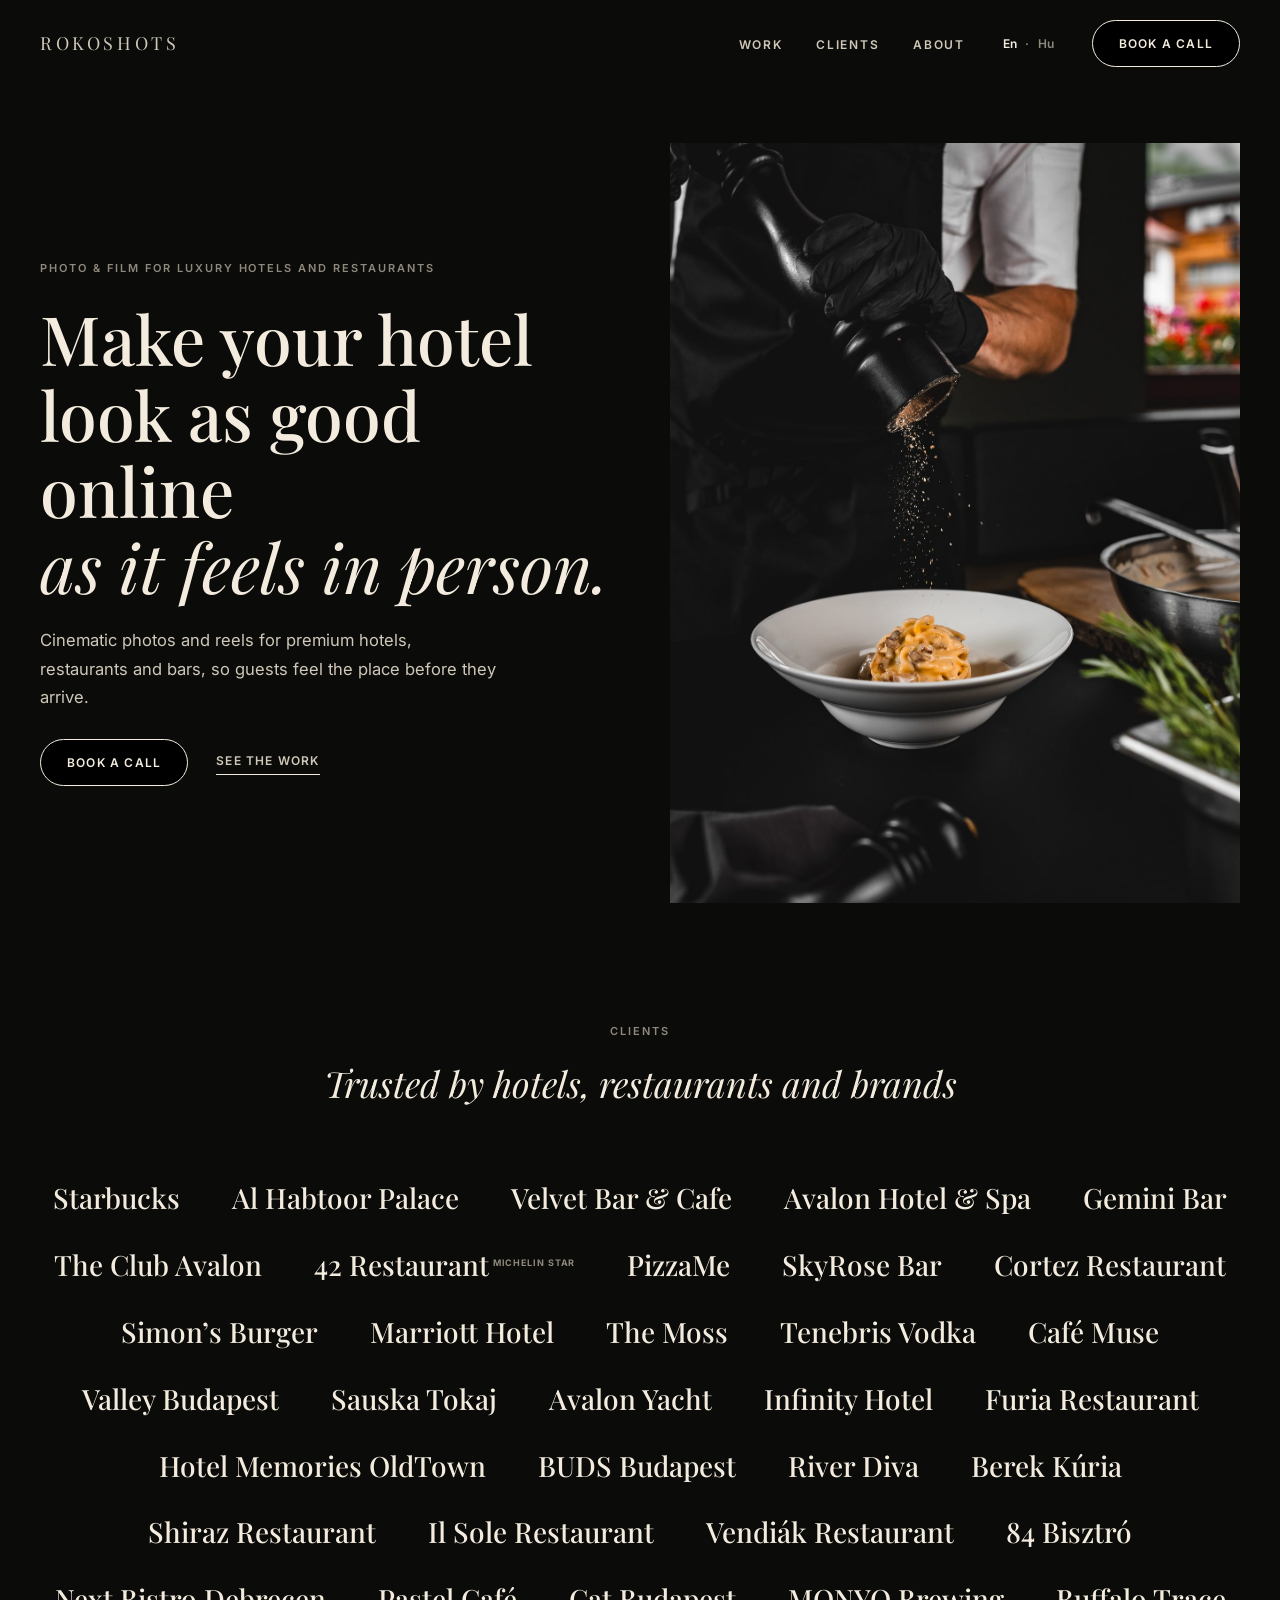
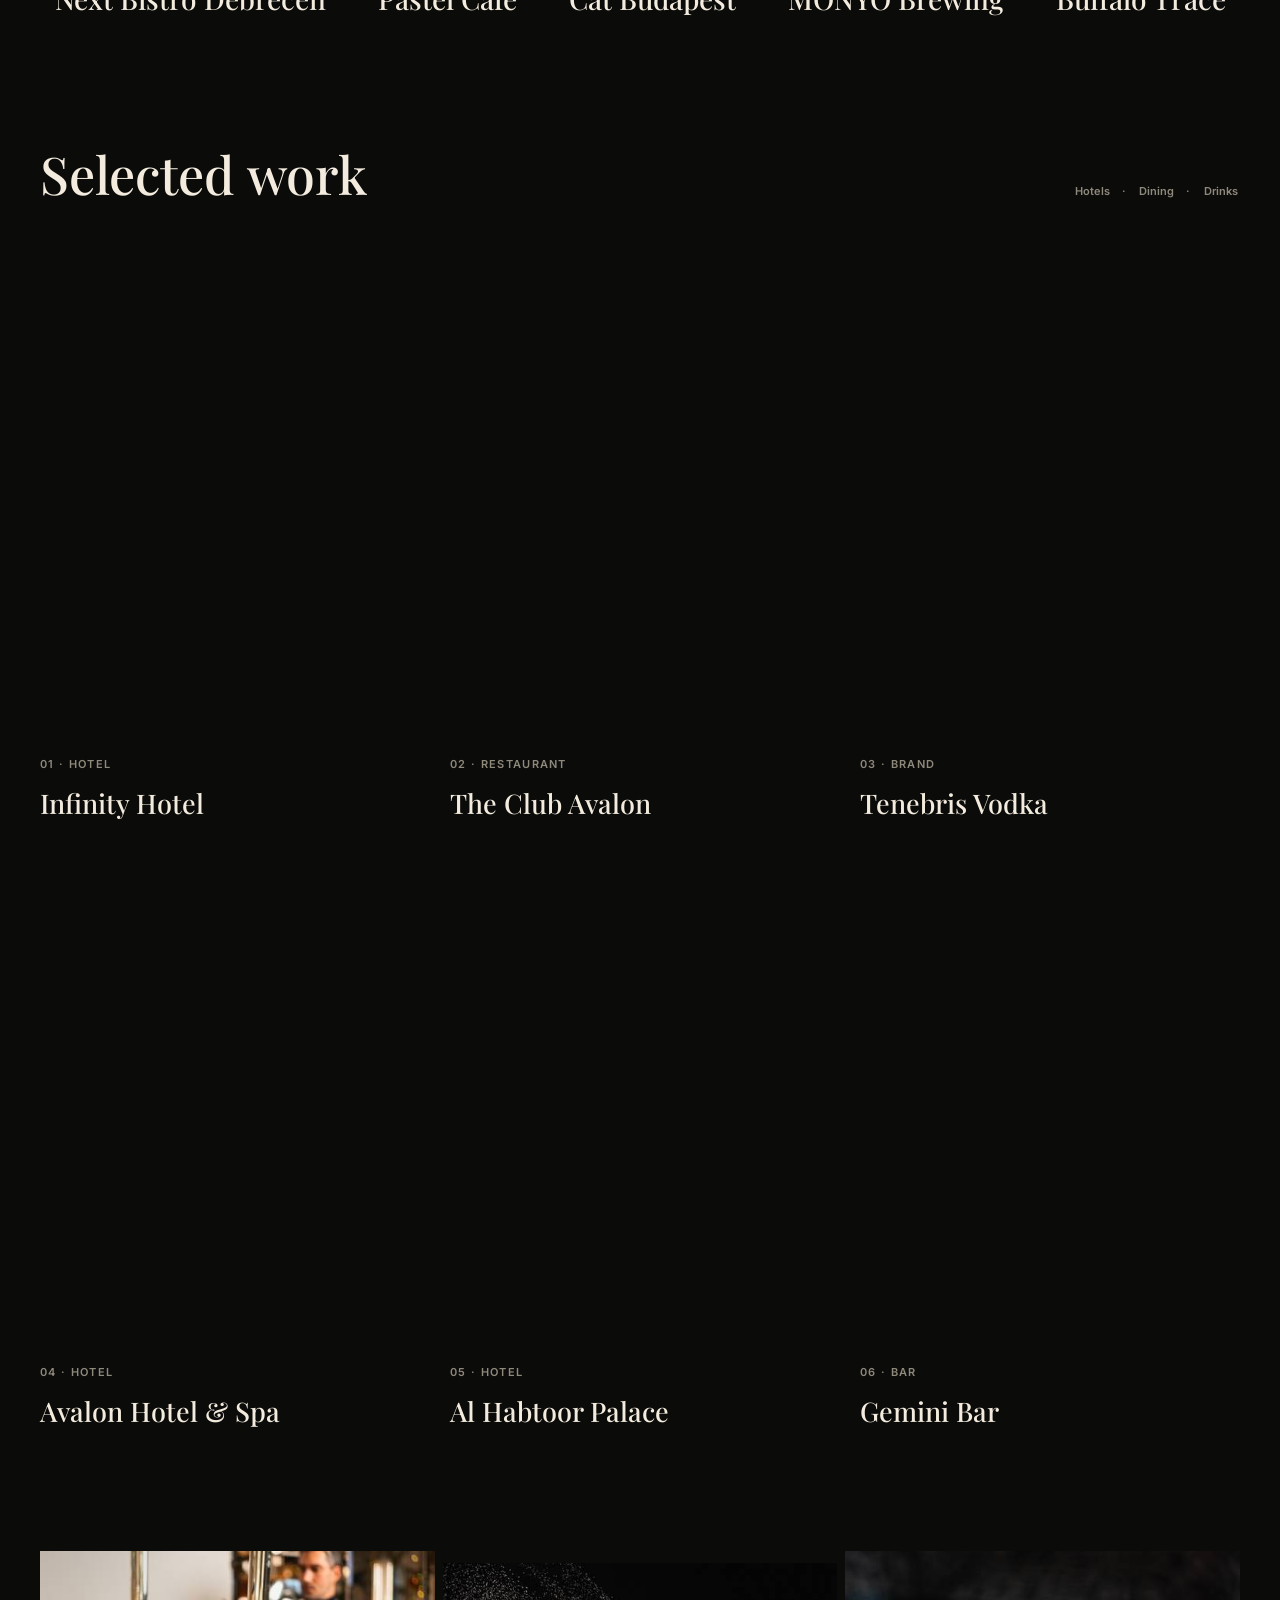
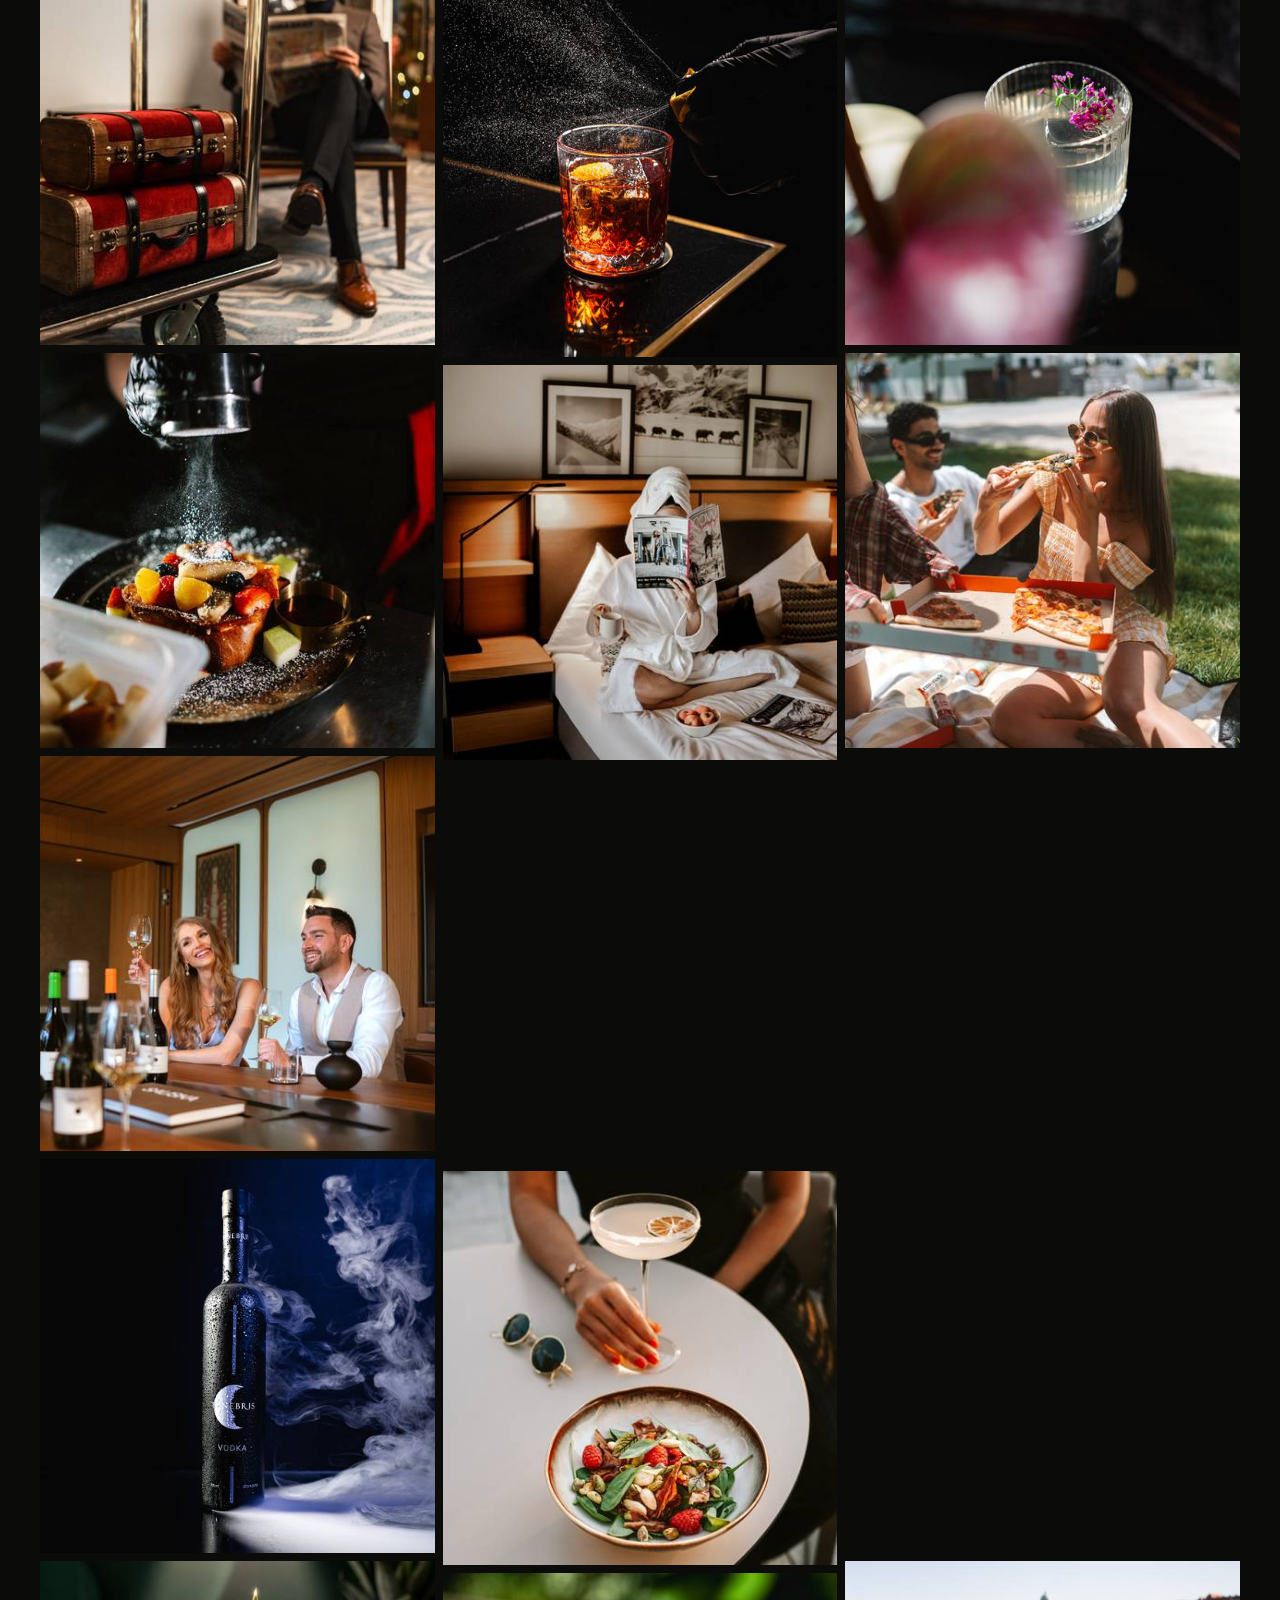
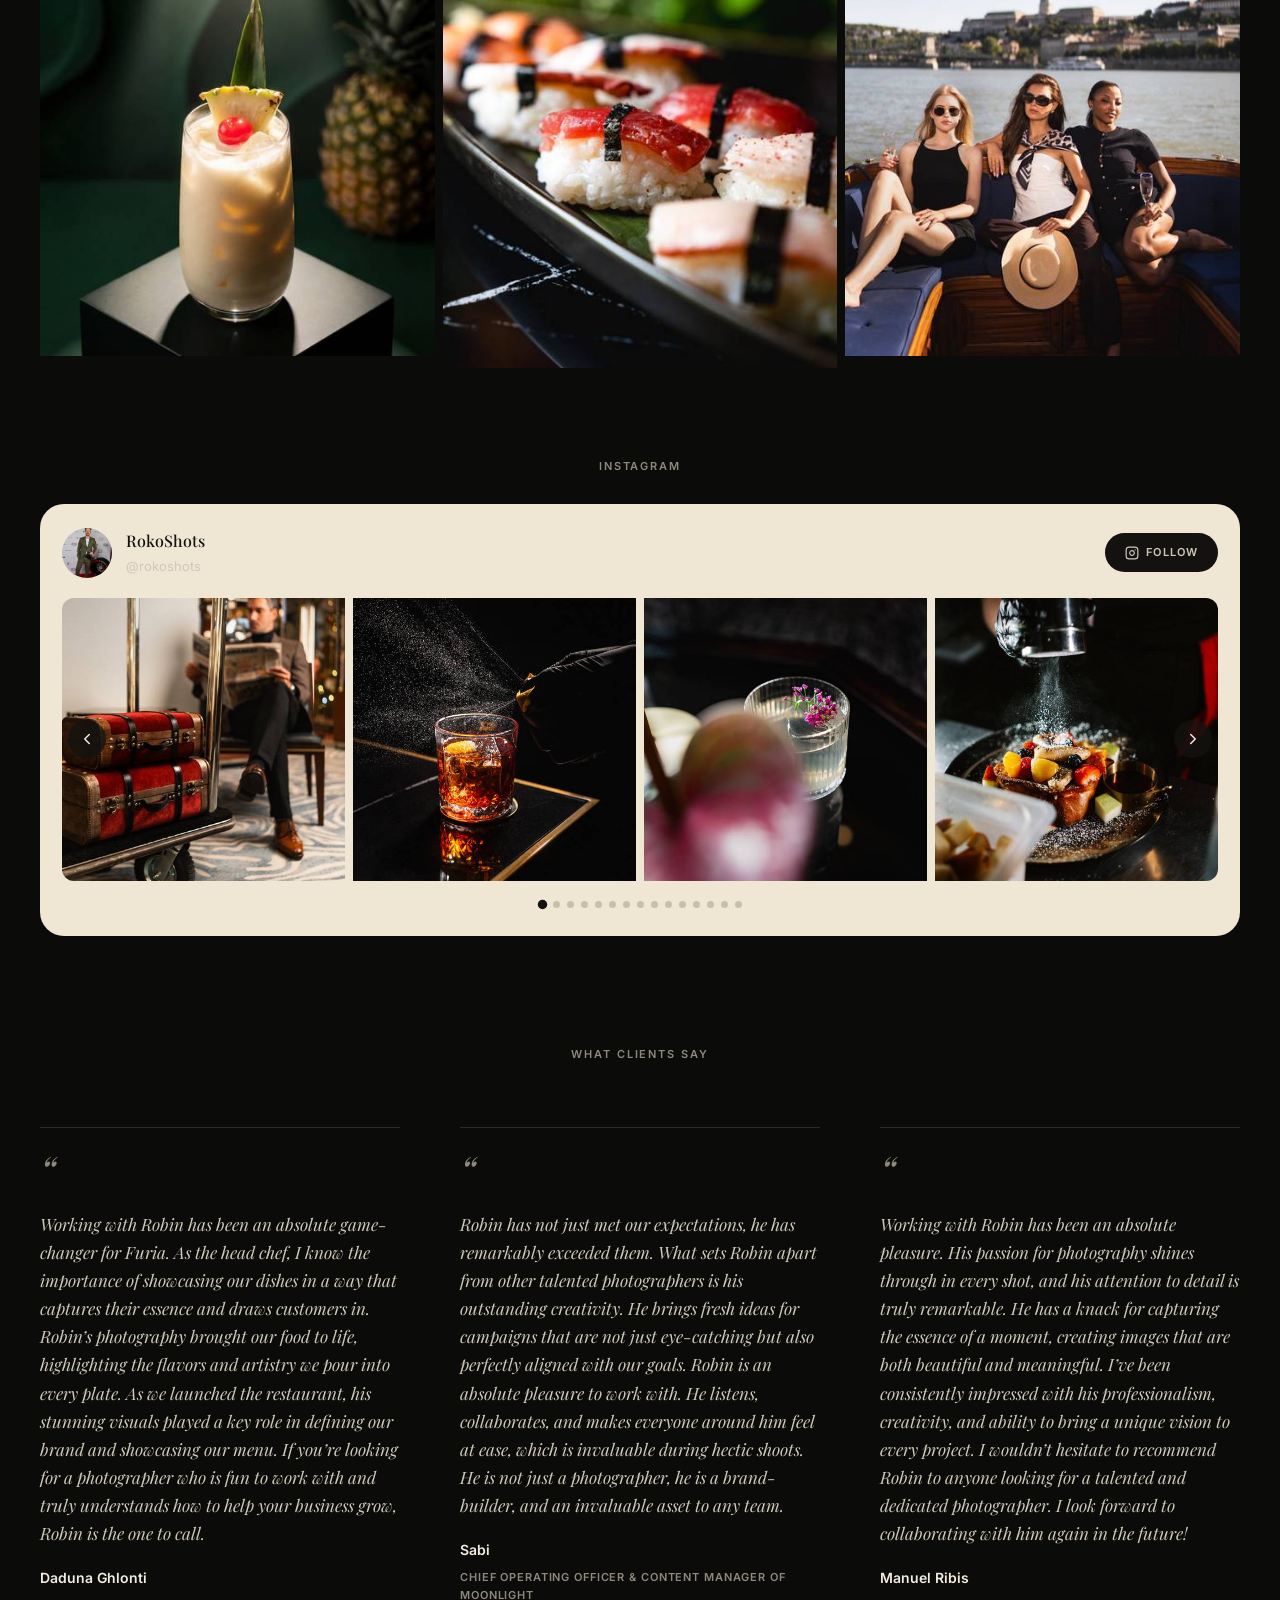
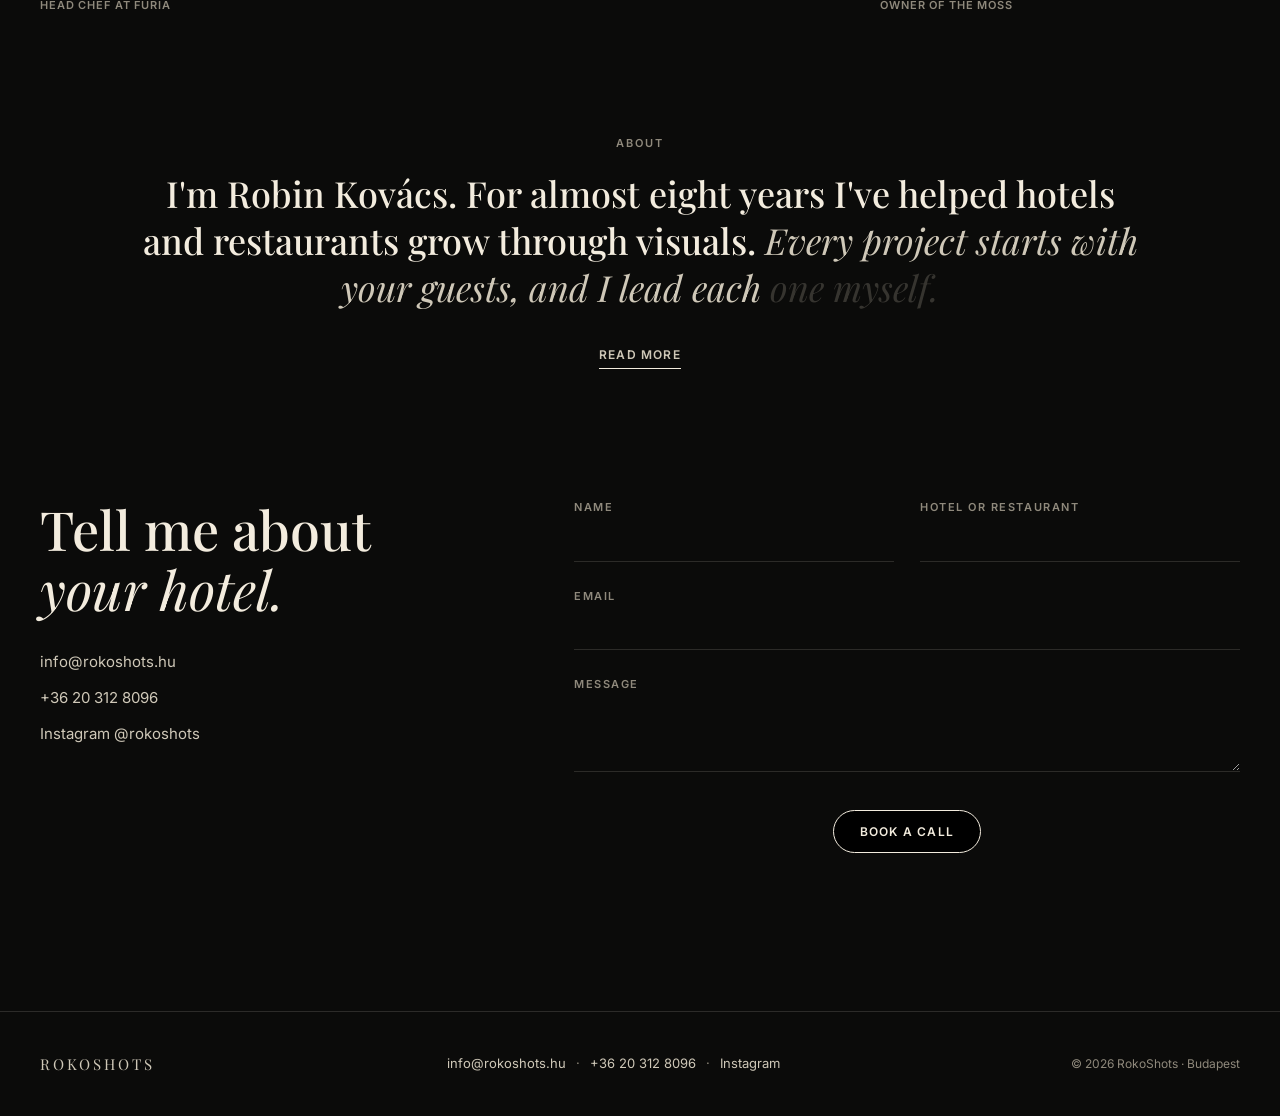
==== commit b63a05ef: "change footer" ====
--- a/index.html
+++ b/index.html
@@ -103,6 +103,37 @@
   </div>
 </section>
 
+<section class="rk-instagram">
+  <div class="rk-wrap">
+    <p class="rk-eyebrow" data-i18n="instagramEyebrow">Instagram</p>
+
+    <div class="ig-card">
+      <div class="ig-head">
+        <span class="ig-avatar"><img src="/About me.jpg" alt="" loading="lazy"></span>
+        <div class="ig-id">
+          <span class="ig-name">RokoShots</span>
+          <a class="ig-handle" href="https://www.instagram.com/rokoshots" target="_blank" rel="noopener">@rokoshots</a>
+        </div>
+        <a class="ig-follow" href="https://www.instagram.com/rokoshots" target="_blank" rel="noopener">
+          <svg viewBox="0 0 24 24" fill="none" stroke="currentColor" stroke-width="2" stroke-linecap="round" stroke-linejoin="round" aria-hidden="true"><rect x="2" y="2" width="20" height="20" rx="5"/><path d="M16 11.37A4 4 0 1 1 12.63 8 4 4 0 0 1 16 11.37z"/><line x1="17.5" y1="6.5" x2="17.51" y2="6.5"/></svg>
+          <span data-i18n="igFollowBtn">Follow</span>
+        </a>
+      </div>
+
+      <div class="ig-carousel">
+        <button type="button" class="ig-arrow ig-arrow-prev" id="igPrev" aria-label="Previous post" data-i18n-aria-label="ariaPrevPost">
+          <svg viewBox="0 0 24 24" fill="none" stroke="currentColor" stroke-width="2" stroke-linecap="round" stroke-linejoin="round"><path d="M15 18l-6-6 6-6"/></svg>
+        </button>
+        <div class="ig-track" id="igTrack"></div>
+        <button type="button" class="ig-arrow ig-arrow-next" id="igNext" aria-label="Next post" data-i18n-aria-label="ariaNextPost">
+          <svg viewBox="0 0 24 24" fill="none" stroke="currentColor" stroke-width="2" stroke-linecap="round" stroke-linejoin="round"><path d="M9 18l6-6-6-6"/></svg>
+        </button>
+      </div>
+      <div class="ig-dots" id="igDots"></div>
+    </div>
+  </div>
+</section>
+
 <section class="rk-testimonials">
   <div class="rk-wrap">
     <div class="rk-testimonials-head">
@@ -185,6 +216,20 @@
   </div>
 </section>
 
+<footer class="rk-footer">
+  <div class="rk-wrap">
+    <a href="#top" class="rk-footer-logo">Rokoshots</a>
+    <div class="rk-footer-contact">
+      <a href="mailto:info@rokoshots.hu">info@rokoshots.hu</a>
+      <span class="rk-footer-sep">&middot;</span>
+      <a href="tel:+36203128096">+36 20 312 8096</a>
+      <span class="rk-footer-sep">&middot;</span>
+      <a href="https://www.instagram.com/rokoshots" target="_blank" rel="noopener" data-i18n="footerInstagramLabel">Instagram</a>
+    </div>
+    <span class="rk-footer-copy" data-i18n="footerCopyright">&copy; 2026 RokoShots &middot; Budapest</span>
+  </div>
+</footer>
+
 <div class="rk-lightbox" id="lightbox">
   <button type="button" class="rk-lightbox-close" id="lightboxClose" aria-label="Close" data-i18n-aria-label="ariaLightboxClose">&times;</button>
   <button type="button" class="rk-lightbox-arrow" id="lightboxPrev" aria-label="Previous photo" data-i18n-aria-label="ariaLightboxPrev">&#8592;</button>
--- a/home.css
+++ b/home.css
@@ -315,6 +315,86 @@
 }
 .rk-gallery-item:hover img{ transform:scale(1.05); }
 
+/* INSTAGRAM WIDGET */
+.rk-instagram{ padding:0 0 70px; text-align:center; }
+@media (min-width:600px){ .rk-instagram{ padding:0 0 90px; } }
+@media (min-width:1000px){ .rk-instagram{ padding:0 0 110px; } }
+
+.ig-card{
+  margin-top:28px;
+  background:var(--pill-bg);
+  border-radius:20px;
+  padding:18px 14px 24px;
+  text-align:left;
+}
+@media (min-width:600px){ .ig-card{ padding:24px 22px 28px; border-radius:24px; } }
+
+.ig-head{ display:flex; align-items:center; gap:14px; margin-bottom:16px; flex-wrap:wrap; }
+@media (min-width:600px){ .ig-head{ margin-bottom:20px; } }
+.ig-avatar{
+  width:50px; height:50px; border-radius:50%; overflow:hidden; flex-shrink:0; background:#1a1a18;
+}
+.ig-avatar img{ width:100%; height:100%; object-fit:cover; }
+.ig-id{ display:flex; flex-direction:column; gap:2px; flex:1; min-width:0; }
+.ig-name{
+  font-family:'Playfair Display', serif; font-weight:500; font-size:16px; color:var(--pill-text);
+}
+.ig-handle{
+  font-family:'Inter', sans-serif; font-size:13px; color:#6b655a; transition:color .25s;
+}
+.ig-handle:hover{ color:var(--pill-text); }
+.ig-follow{
+  display:inline-flex; align-items:center; gap:7px;
+  font-family:'Inter', sans-serif; font-size:11px; font-weight:600; letter-spacing:.1em; text-transform:uppercase;
+  background:#141210; color:#f3ecde;
+  padding:11px 20px; border-radius:999px; white-space:nowrap;
+  transition:transform .25s ease, opacity .25s ease;
+}
+.ig-follow:hover{ transform:translateY(-1px); opacity:.85; }
+.ig-follow svg{ width:14px; height:14px; flex-shrink:0; }
+
+.ig-carousel{ position:relative; }
+.ig-track{
+  display:flex; gap:8px;
+  overflow-x:auto; scroll-snap-type:x mandatory;
+  border-radius:12px;
+  scrollbar-width:none; -ms-overflow-style:none;
+}
+.ig-track::-webkit-scrollbar{ display:none; }
+.ig-post{
+  flex:0 0 calc(50% - 4px);
+  aspect-ratio:1/1; overflow:hidden; display:block;
+  scroll-snap-align:start; background:#1a1a18;
+}
+@media (min-width:640px){ .ig-post{ flex-basis:calc(33.333% - 6px); } }
+@media (min-width:900px){ .ig-post{ flex-basis:calc(25% - 6px); } }
+.ig-post img{
+  width:100%; height:100%; object-fit:cover;
+  transition:transform .5s ease;
+}
+.ig-post:hover img{ transform:scale(1.06); }
+
+.ig-arrow{
+  position:absolute; top:50%; translate:0 -50%;
+  width:38px; height:38px; border-radius:50%;
+  background:rgba(20,18,16,.78); color:#f3ecde; border:none;
+  display:flex; align-items:center; justify-content:center;
+  cursor:pointer; z-index:2; transition:background .25s;
+}
+.ig-arrow:hover{ background:#000; }
+.ig-arrow-prev{ left:6px; }
+.ig-arrow-next{ right:6px; }
+.ig-arrow svg{ width:18px; height:18px; }
+@media (max-width:600px){ .ig-arrow{ width:32px; height:32px; } .ig-arrow svg{ width:15px; height:15px; } }
+
+.ig-dots{ display:flex; justify-content:center; gap:7px; margin-top:16px; }
+@media (min-width:600px){ .ig-dots{ margin-top:20px; } }
+.ig-dot{
+  width:7px; height:7px; border-radius:50%; border:none; padding:0; cursor:pointer;
+  background:#c7bfac; transition:background .25s ease, transform .25s ease;
+}
+.ig-dot.active{ background:#141210; transform:scale(1.35); }
+
 /* TESTIMONIALS */
 .rk-testimonials{ padding:0 0 70px; }
 @media (min-width:600px){ .rk-testimonials{ padding:0 0 90px; } }
@@ -434,15 +514,21 @@
   border-top:1px solid var(--line);
   padding:34px 0;
 }
+@media (min-width:600px){ .rk-footer{ padding:40px 0; } }
 .rk-footer .rk-wrap{
   display:flex; flex-wrap:wrap; align-items:center; justify-content:space-between; gap:18px;
 }
+@media (max-width:600px){
+  .rk-footer .rk-wrap{ flex-direction:column; justify-content:center; text-align:center; gap:16px; }
+}
 .rk-footer-logo{
   font-family:'Playfair Display', serif;
   font-size:15px; letter-spacing:.2em; text-transform:uppercase; color:var(--cream);
-}
+  transition:opacity .3s;
+}
+.rk-footer-logo:hover{ opacity:.75; }
 .rk-footer-contact{
-  display:flex; align-items:center; gap:10px; flex-wrap:wrap;
+  display:flex; align-items:center; gap:10px; flex-wrap:wrap; justify-content:center;
   font-family:'Inter', sans-serif; font-size:13px; color:var(--cream-dim);
 }
 .rk-footer-contact a:hover{ color:var(--cream); }
@@ -450,92 +536,6 @@
 .rk-footer-copy{
   font-family:'Inter', sans-serif; font-size:12px; color:var(--muted);
 }
-
-/* ORIGINAL SITE FOOTER — kept as-is (solid red, photo tiles) per client request */
-.site-footer{
-  background:#ec0000;
-  padding:60px 24px 40px;
-}
-@media (min-width:600px){ .site-footer{ padding:70px 32px 50px; } }
-@media (min-width:1000px){ .site-footer{ padding:90px 40px 60px; } }
-
-.footer-grid{
-  display:grid;
-  grid-template-columns:1fr;
-  gap:24px;
-  max-width:1400px;
-  margin:0 auto;
-  align-items:stretch;
-}
-@media (min-width:900px){
-  .footer-grid{
-    grid-template-columns:1fr 1.1fr 1fr;
-    gap:30px;
-  }
-}
-
-.footer-tile{
-  display:flex;
-  flex-direction:column;
-  align-items:center;
-  gap:16px;
-}
-.footer-tile-photo{
-  width:100%;
-  aspect-ratio:4/5;
-  overflow:hidden;
-  background:#fff;
-}
-.footer-tile-photo img{
-  width:100%; height:100%; object-fit:cover;
-  transition:transform .8s cubic-bezier(.2,.7,.2,1);
-}
-.footer-tile:hover .footer-tile-photo img{ transform:scale(1.04); }
-.footer-tile-label{
-  text-align:center;
-  font-family:'Anton', sans-serif;
-  font-size:clamp(24px, 4vw, 34px);
-  text-transform:uppercase;
-  color:#fff;
-}
-
-.footer-newsletter{
-  display:flex;
-  flex-direction:column;
-  justify-content:center;
-  align-items:center;
-  text-align:center;
-  padding:10px 4px;
-}
-a.footer-newsletter-btn{
-  display:inline-block;
-  align-self:stretch;
-  background:#f2f2f2;
-  border:none;
-  border-radius:8px;
-  padding:20px 22px;
-  font-family:'Space Mono', monospace;
-  font-weight:700;
-  font-size:15px;
-  text-transform:uppercase;
-  text-align:center;
-  text-decoration:none;
-  color:#000;
-  cursor:pointer;
-  transition:background .3s, transform .2s;
-}
-.footer-newsletter-btn:hover{ background:#fff; transform:translateY(-1px); }
-
-.footer-mark{
-  text-align:center;
-  margin-top:50px;
-  font-family:'Anton', sans-serif;
-  font-size:clamp(16px, 2.4vw, 22px);
-  text-transform:uppercase;
-  letter-spacing:.02em;
-  color:#fff;
-}
-@media (min-width:600px){ .footer-mark{ margin-top:60px; } }
 
 /* LIGHTBOX (shared by work gallery + plain grid) */
 .rk-lightbox{
@@ -771,6 +771,113 @@
 }
 .contact-icon svg{ width:18px; height:18px; }
 
+/* ===== SCROLL-LINKED ANIMATIONS =====
+   Base state everywhere below is the normal, fully-visible appearance.
+   Enhancements only kick in inside @supports — unsupported browsers,
+   or a JS failure, simply show the content normally. */
+
+/* 1. Hero photo parallax — drifts and settles as you scroll past it */
+@supports (animation-timeline: view()){
+  .rk-hero-photo img{
+    scale:1.12;
+    translate:0 0%;
+    animation: rk-hero-parallax linear;
+    animation-timeline: view();
+  }
+  @keyframes rk-hero-parallax{
+    to{ scale:1; translate:0 12%; }
+  }
+}
+
+/* 2. Work card reveal — frame opens from the bottom, image settles in */
+@supports (animation-timeline: view()){
+  .rk-work-card-frame{
+    clip-path: inset(100% 0 0 0);
+    animation: rk-card-open linear forwards;
+    animation-timeline: view();
+    animation-range: entry 0% entry 85%;
+  }
+  .rk-work-card-frame img{
+    scale:1.15;
+    animation: rk-card-img-settle linear forwards;
+    animation-timeline: view();
+    animation-range: entry 0% entry 85%;
+  }
+  @keyframes rk-card-open{ to{ clip-path: inset(0 0 0 0); } }
+  @keyframes rk-card-img-settle{ to{ scale:1; } }
+}
+/* Slight row stagger — only meaningful once the grid is actually 3 columns */
+@media (min-width:1000px){
+  @supports (animation-timeline: view()){
+    .rk-work-card[data-col="2"] .rk-work-card-frame,
+    .rk-work-card[data-col="2"] .rk-work-card-frame img{
+      animation-range: entry 6% entry 91%;
+    }
+    .rk-work-card[data-col="3"] .rk-work-card-frame,
+    .rk-work-card[data-col="3"] .rk-work-card-frame img{
+      animation-range: entry 12% entry 97%;
+    }
+  }
+}
+
+/* 3. About teaser — word-by-word highlight (words split in home.js) */
+@supports (animation-timeline: view()){
+  .rk-about-teaser-text{
+    view-timeline-name: --rk-about-progress;
+    view-timeline-axis: block;
+  }
+  .rk-about-teaser-text .rk-word{
+    opacity:.22;
+    animation: rk-word-reveal linear forwards;
+    animation-timeline: --rk-about-progress;
+    animation-range:
+      calc(var(--i, 0) * (100% / var(--n, 1)))
+      calc((var(--i, 0) + 1) * (100% / var(--n, 1)));
+  }
+  @keyframes rk-word-reveal{ to{ opacity:1; } }
+}
+
+/* 4. Gallery column parallax — desktop/tablet 3-col grid only */
+@media (min-width:640px){
+  @supports (animation-timeline: view()){
+    .rk-gallery-item{
+      translate:0 8px;
+      animation: rk-gallery-parallax-side linear;
+      animation-timeline: view();
+    }
+    .rk-gallery-item:nth-child(3n+2){
+      translate:0 20px;
+      animation-name: rk-gallery-parallax-mid;
+    }
+    @keyframes rk-gallery-parallax-side{ to{ translate:0 -8px; } }
+    @keyframes rk-gallery-parallax-mid{ to{ translate:0 -20px; } }
+  }
+}
+
+/* 5. Soft fade-up for secondary content — classes toggled once by home.js */
+.rk-fade-up{
+  opacity:0;
+  translate:0 26px;
+  transition:opacity 1s ease, translate 1s ease;
+}
+.rk-fade-up-visible{
+  opacity:1;
+  translate:0 0;
+}
+
 @media (prefers-reduced-motion: reduce){
   .home-body *{ animation-duration:.01ms !important; transition-duration:.01ms !important; }
-}
+
+  .rk-hero-photo img,
+  .rk-work-card-frame,
+  .rk-work-card-frame img,
+  .rk-gallery-item,
+  .rk-about-teaser-text .rk-word,
+  .rk-fade-up{
+    animation:none !important;
+    clip-path:none !important;
+    scale:1 !important;
+    translate:none !important;
+    opacity:1 !important;
+  }
+}
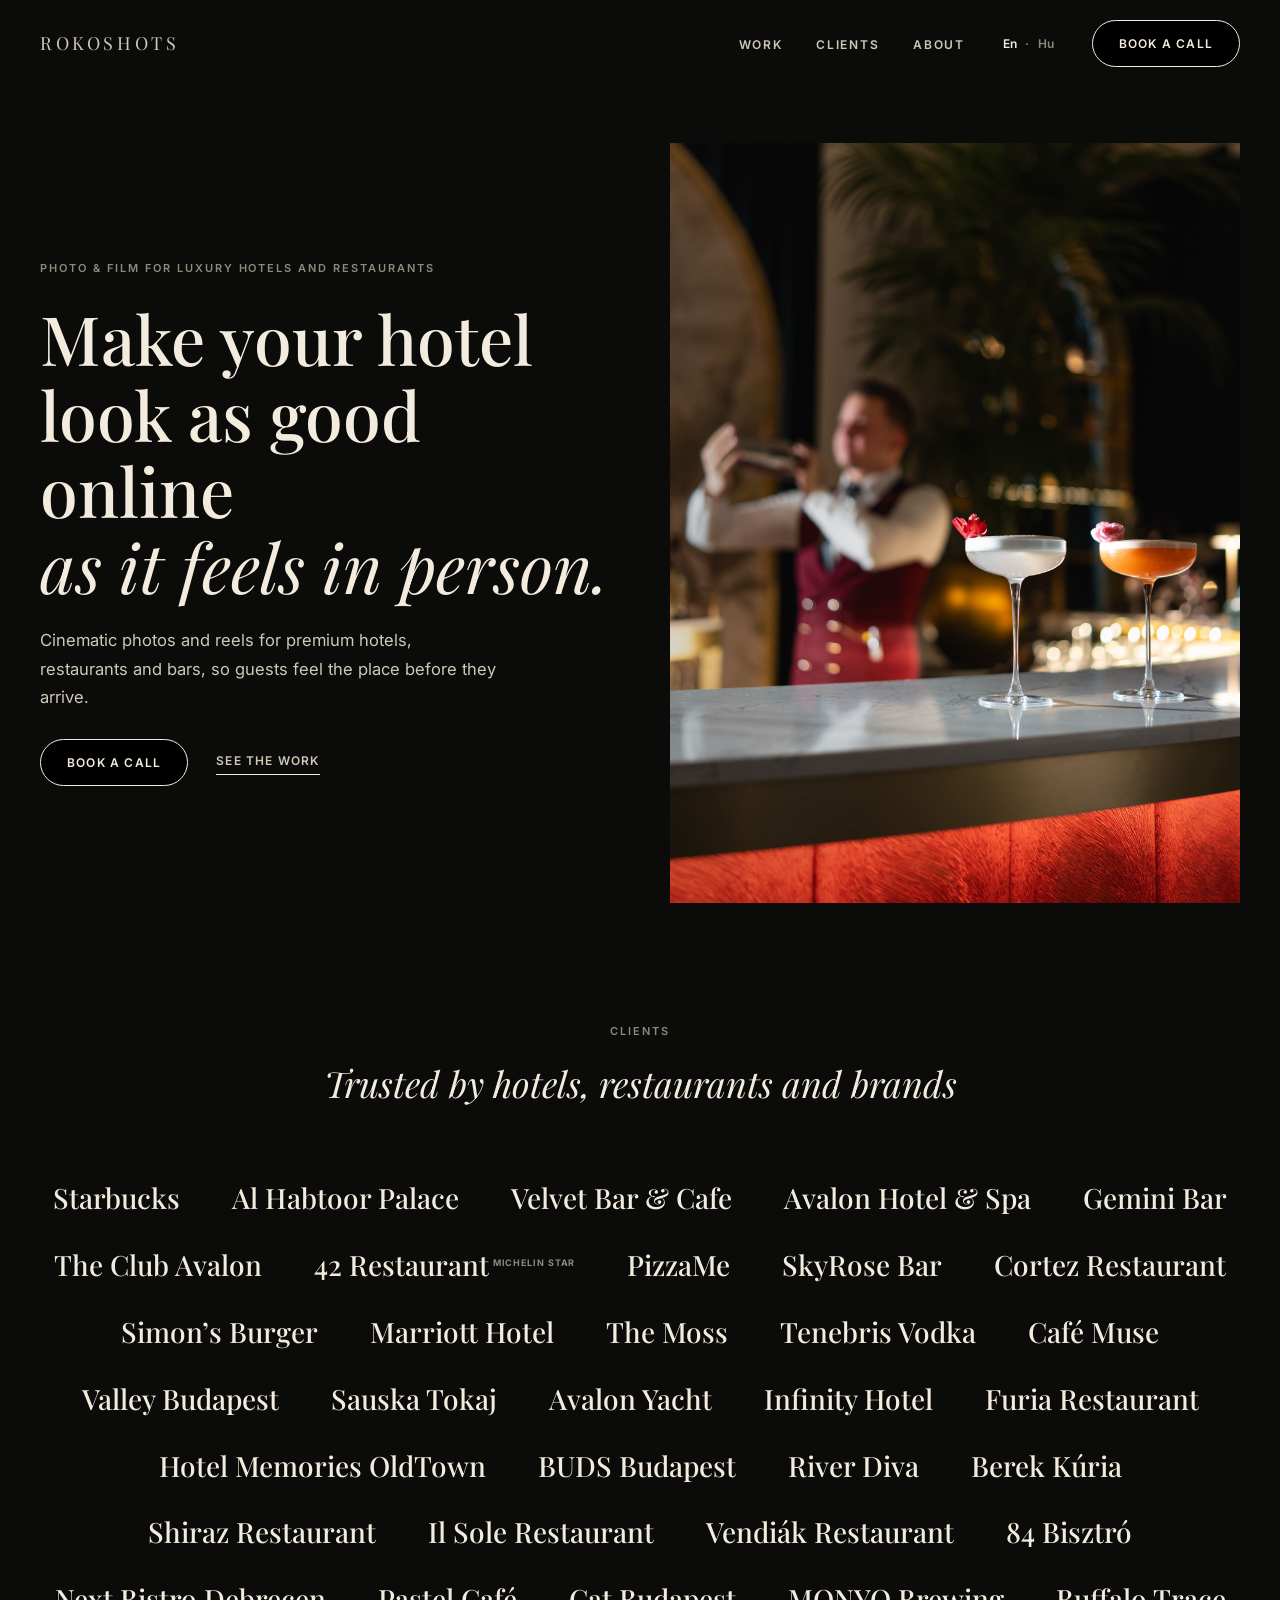
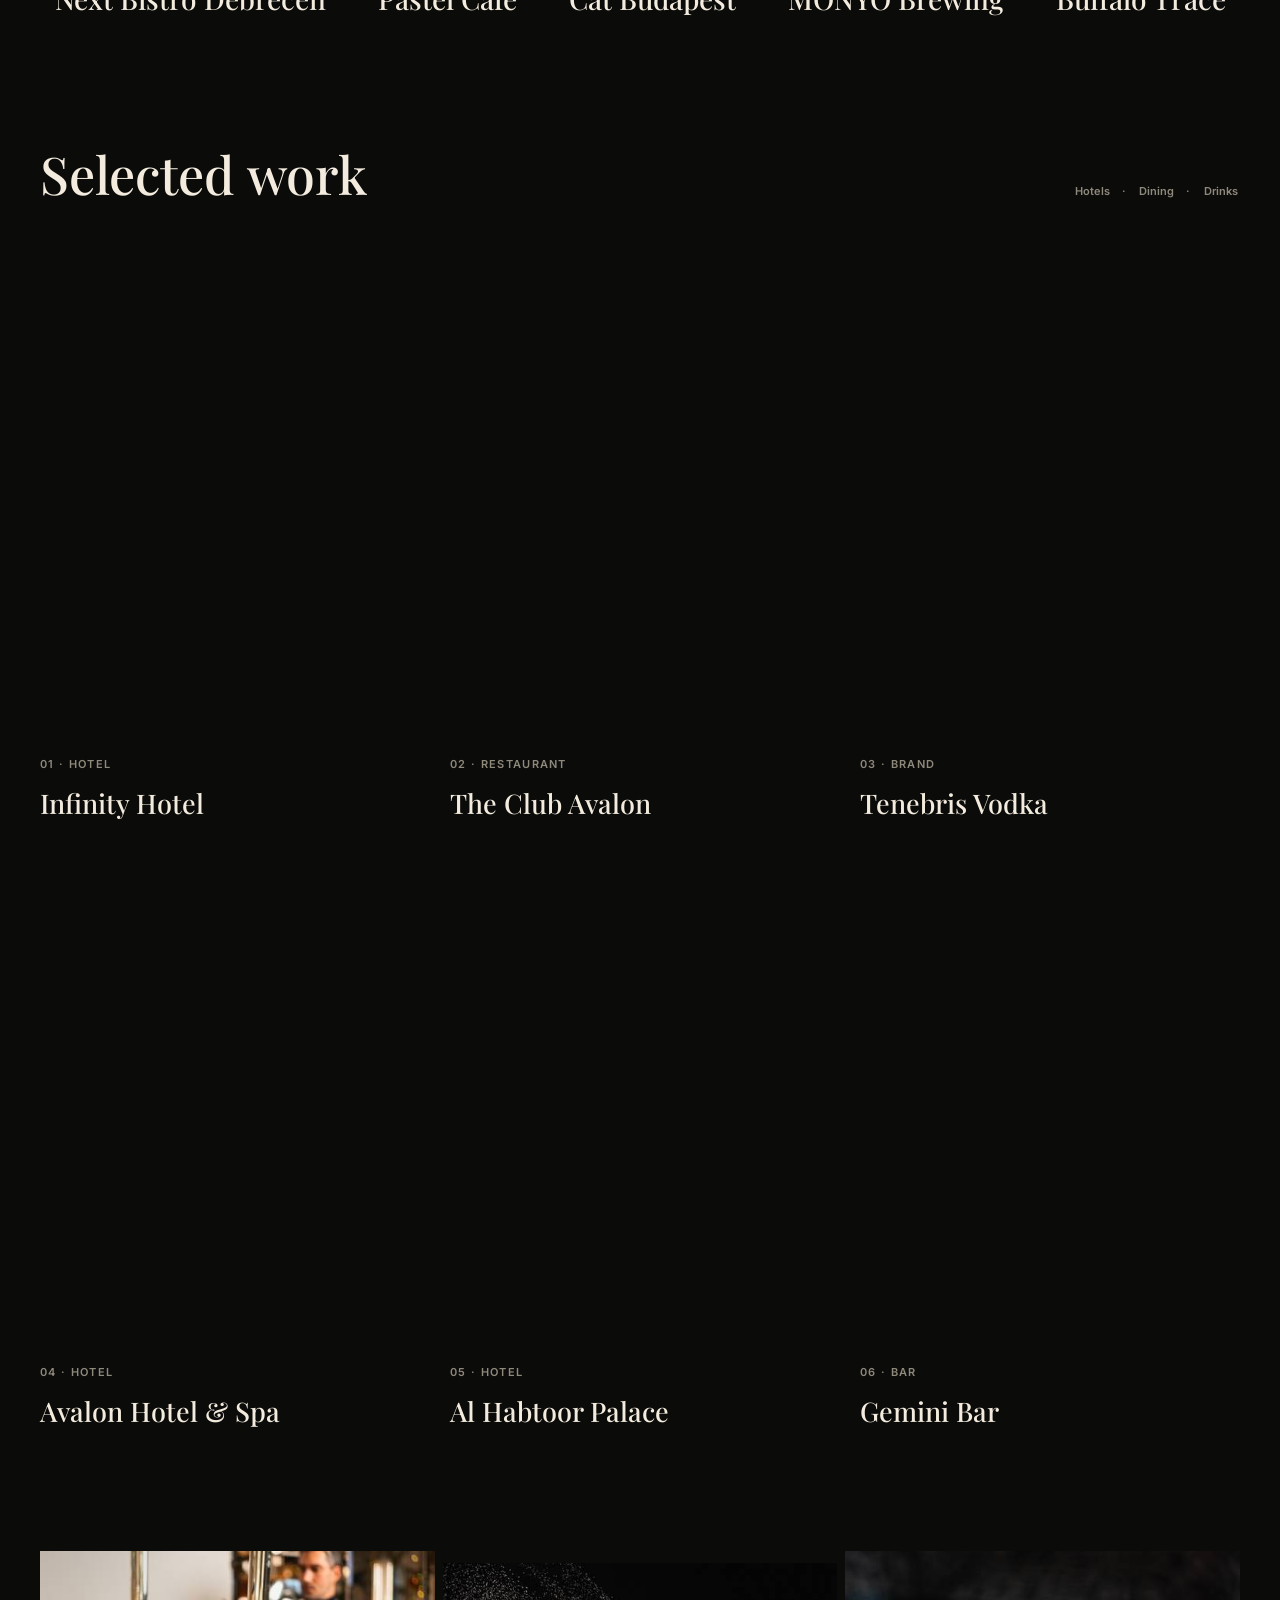
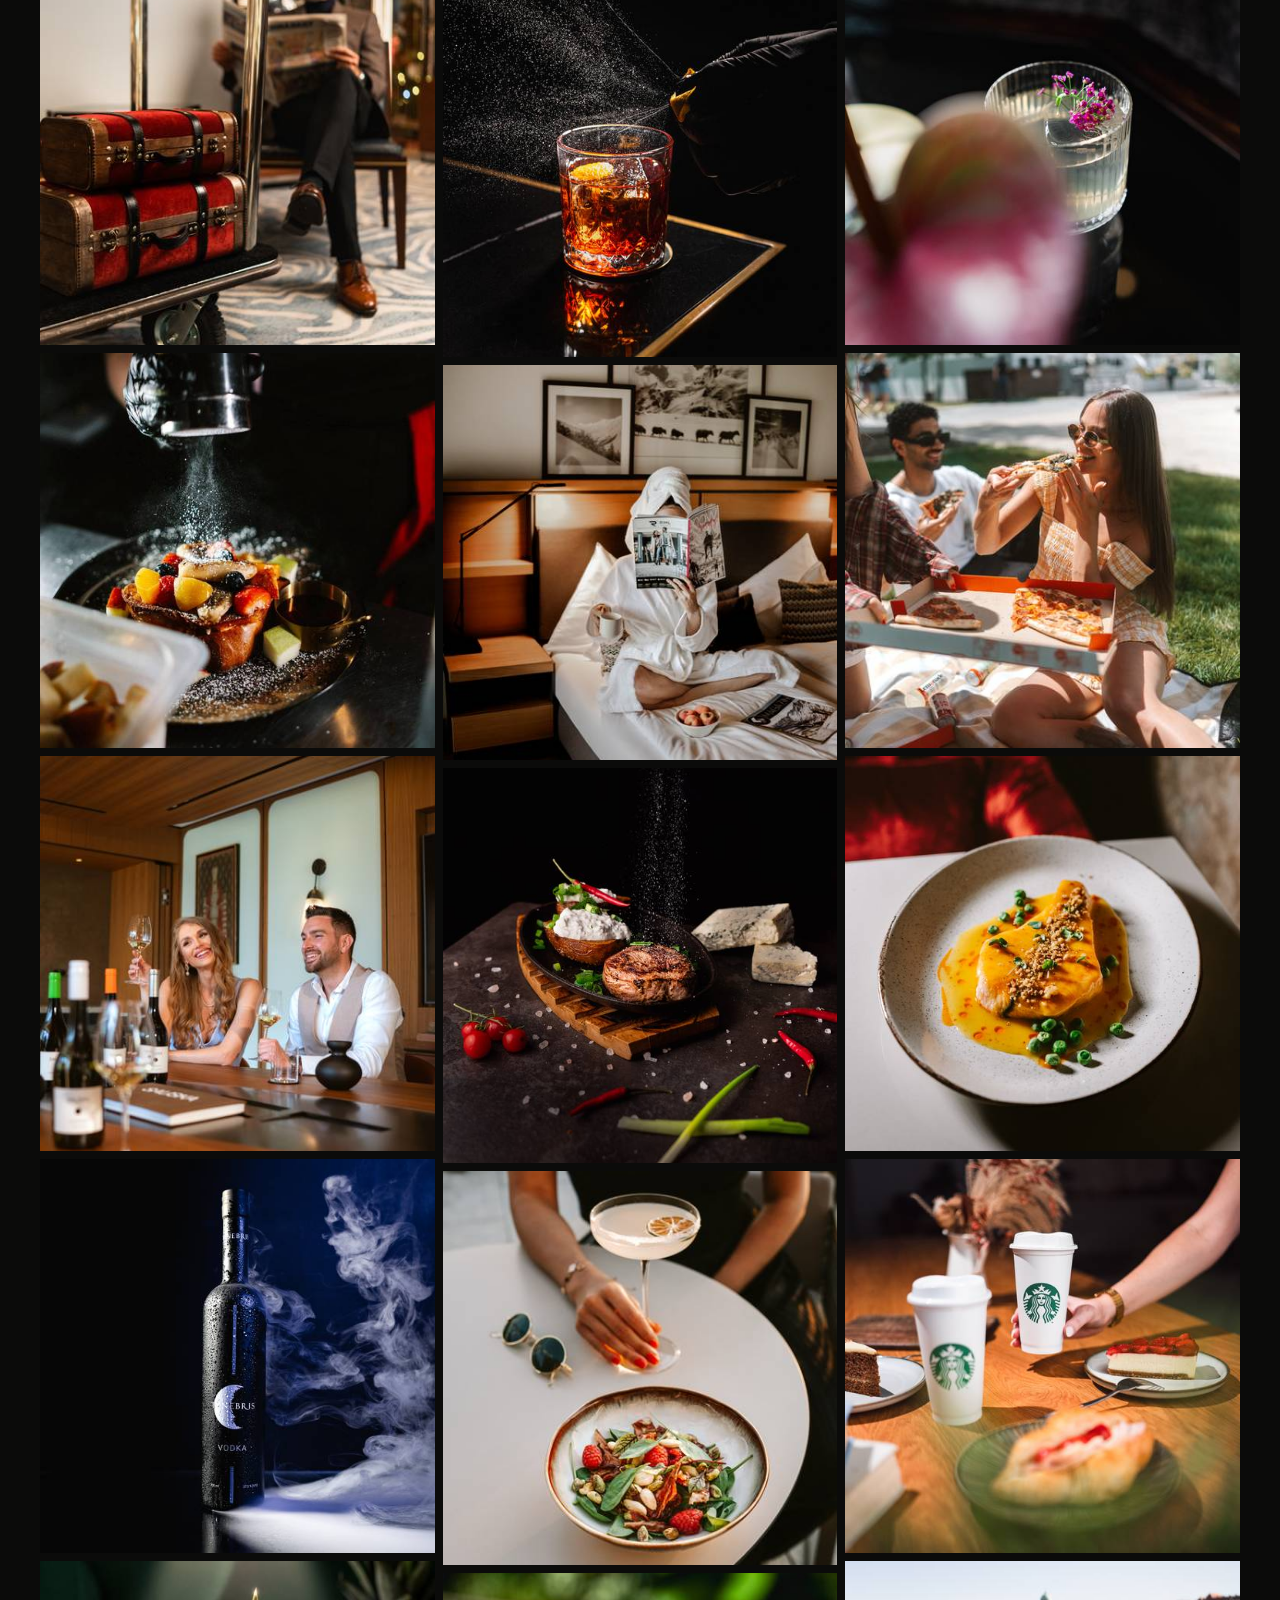
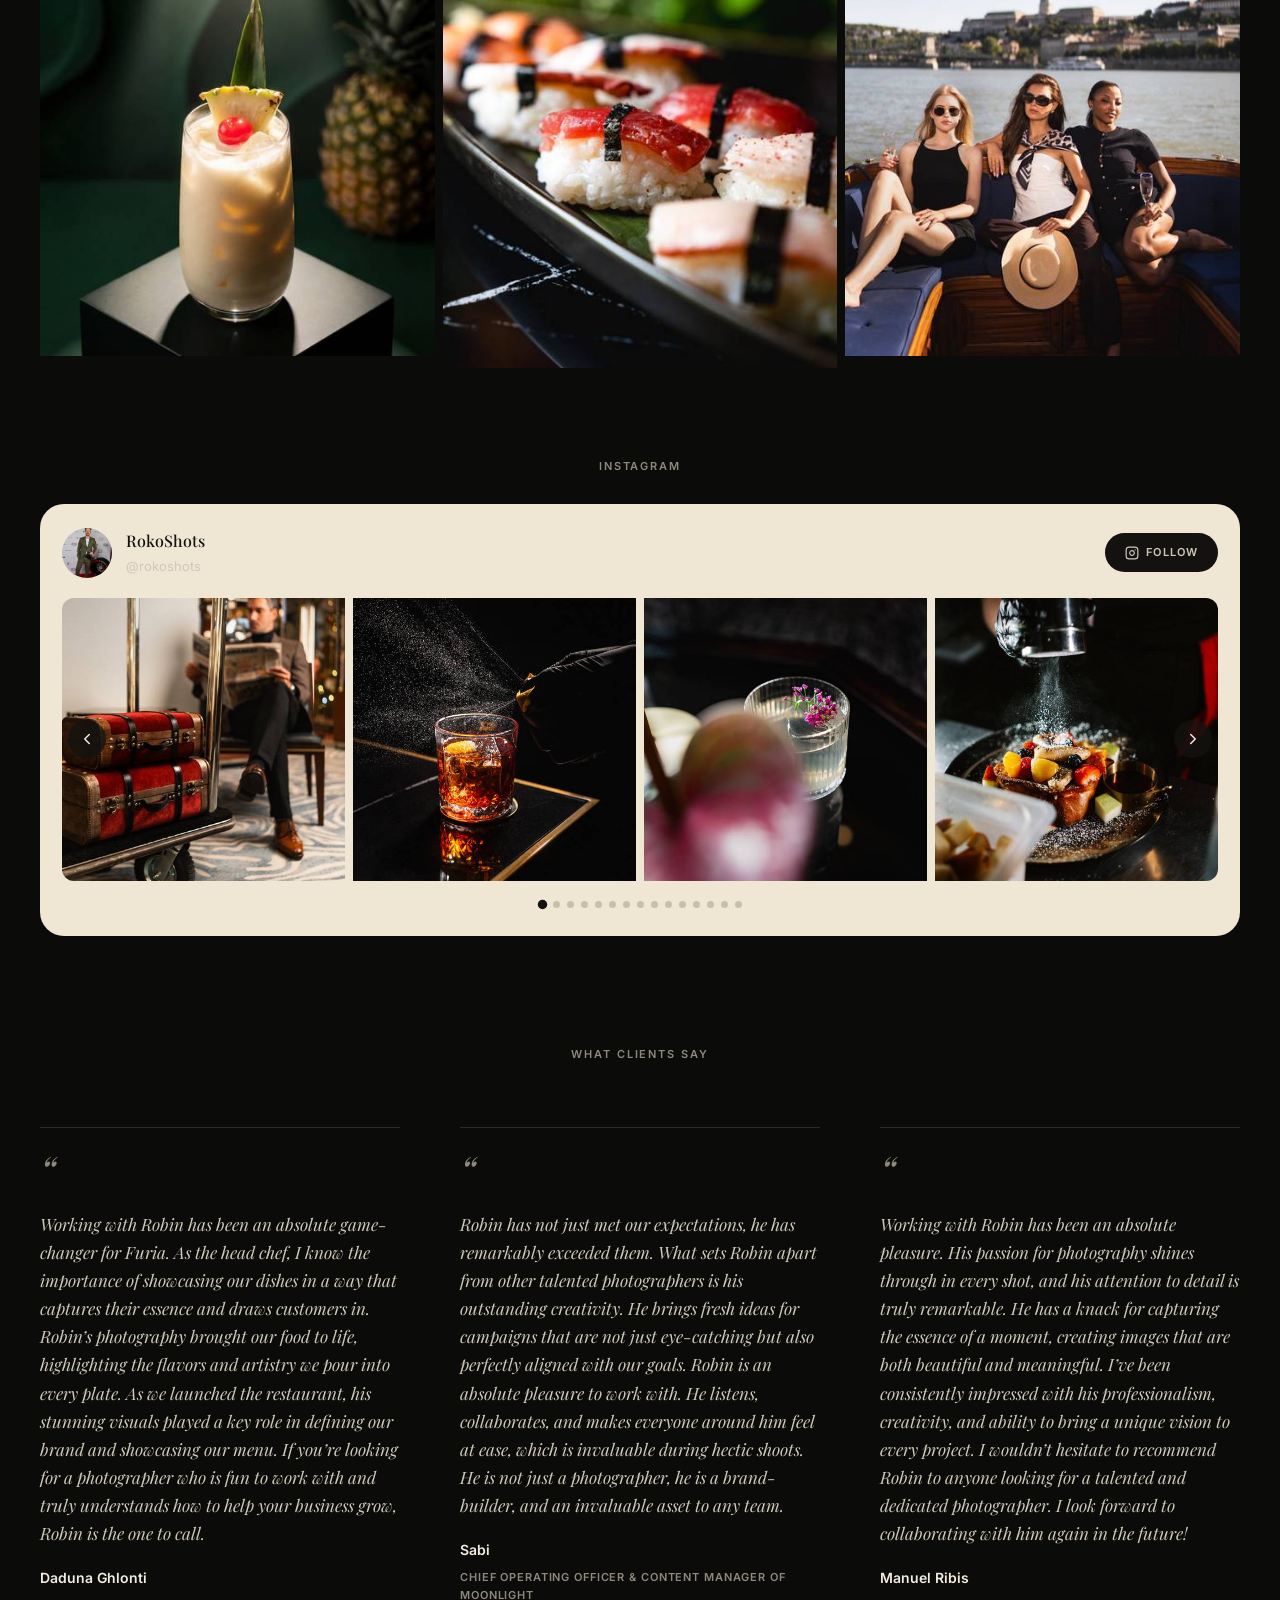
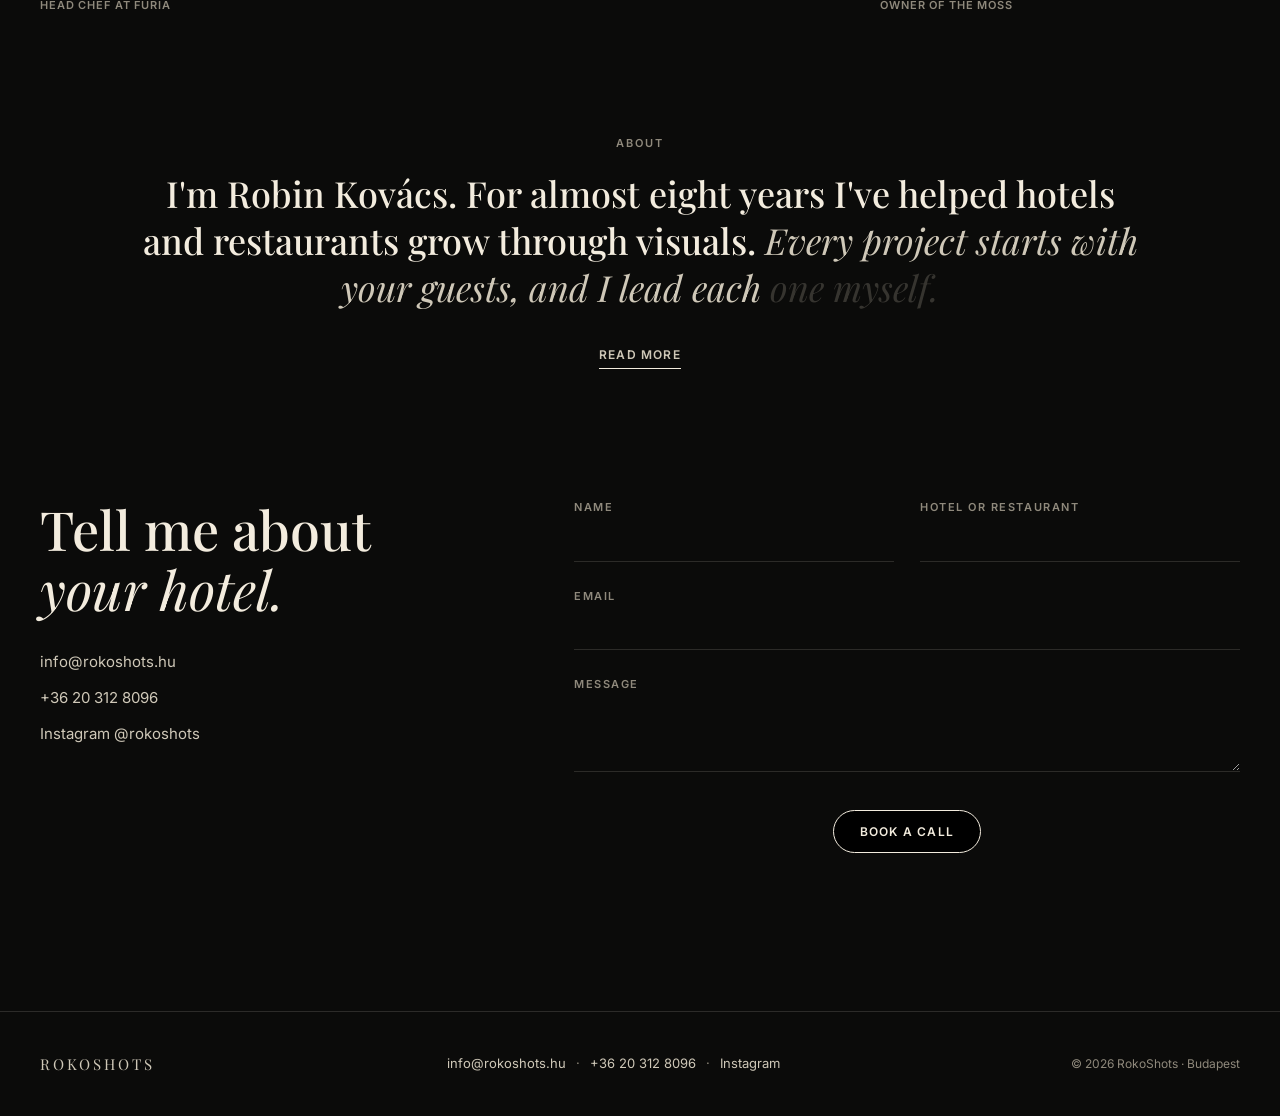
==== commit 2db43d4e: "change it photo" ====
--- a/index.html
+++ b/index.html
@@ -67,7 +67,7 @@
       </div>
     </div>
     <div class="rk-hero-photo">
-      <img src="optimized/full/moss1.jpg" alt="Robin Kovács on location for a RokoShots client">
+      <img src="Home Page Photo.jpeg" alt="Robin Kovács on location for a RokoShots client">
     </div>
   </div>
 </section>
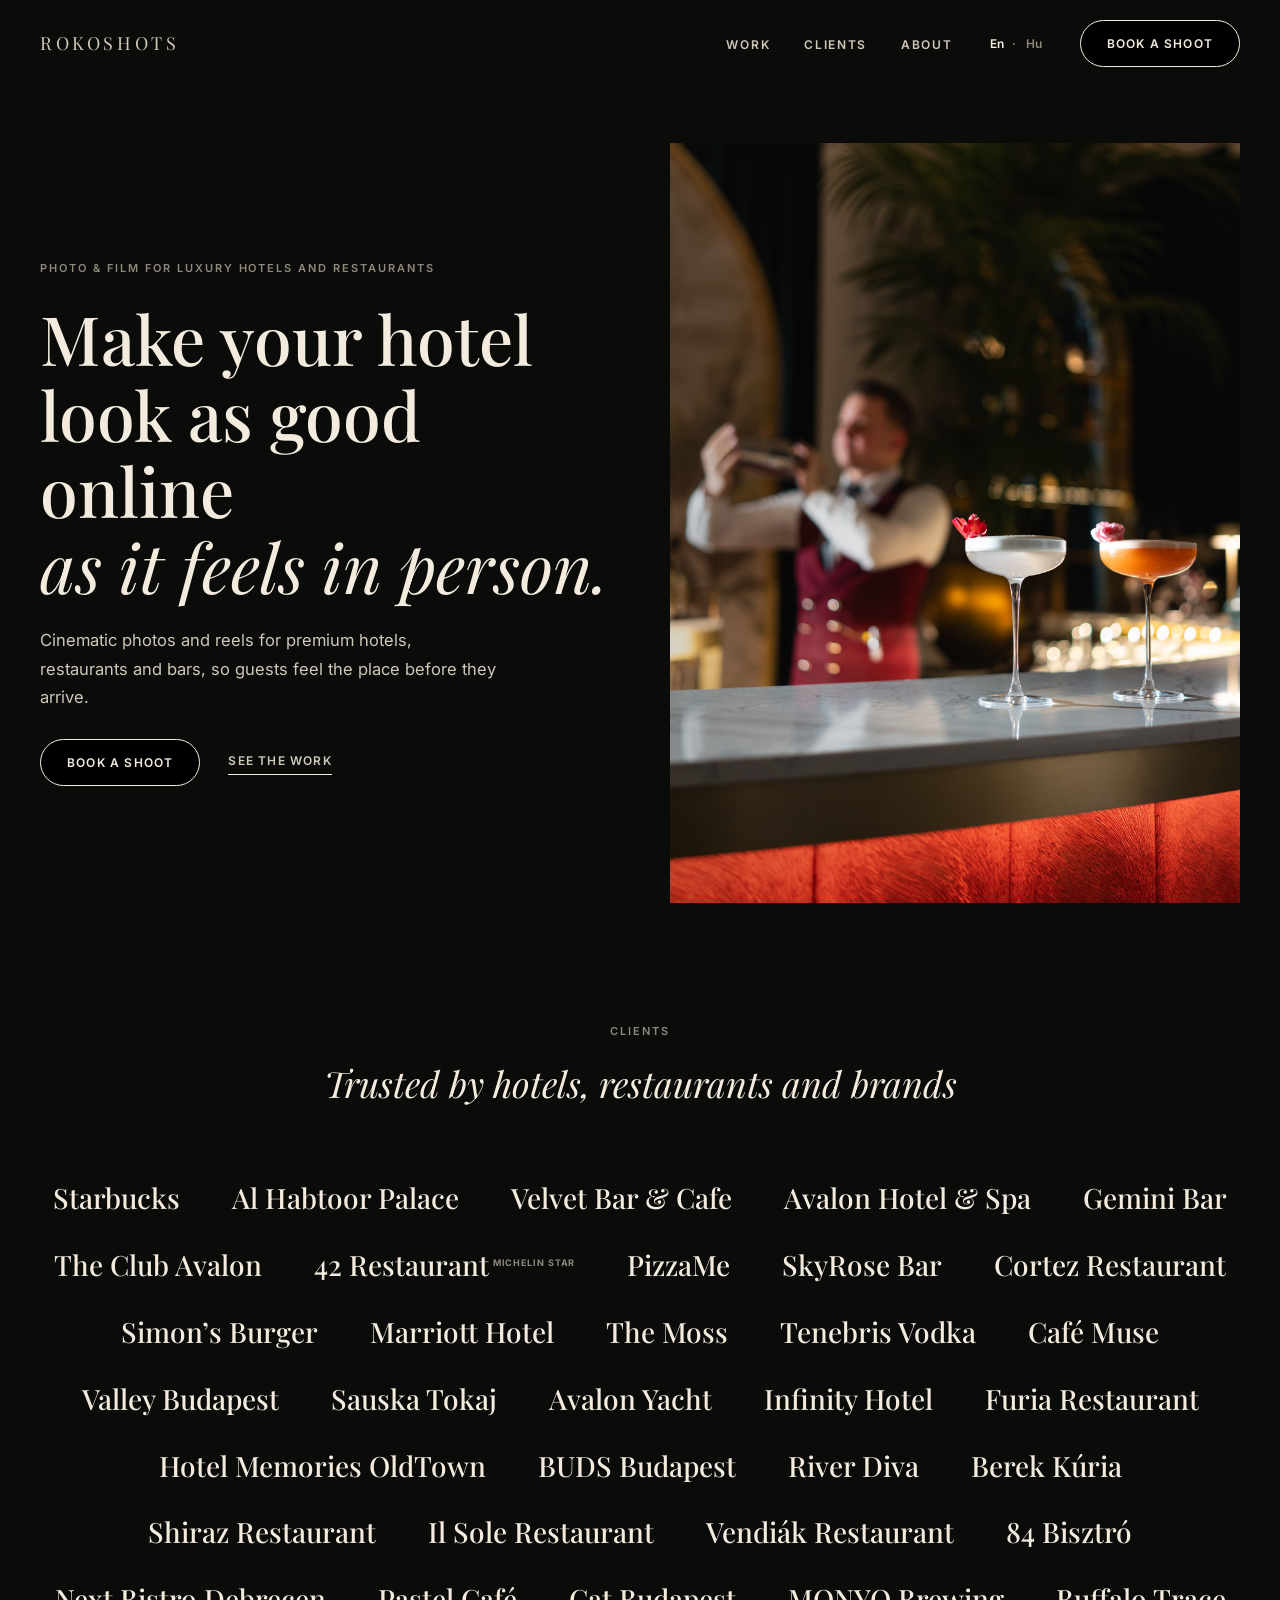
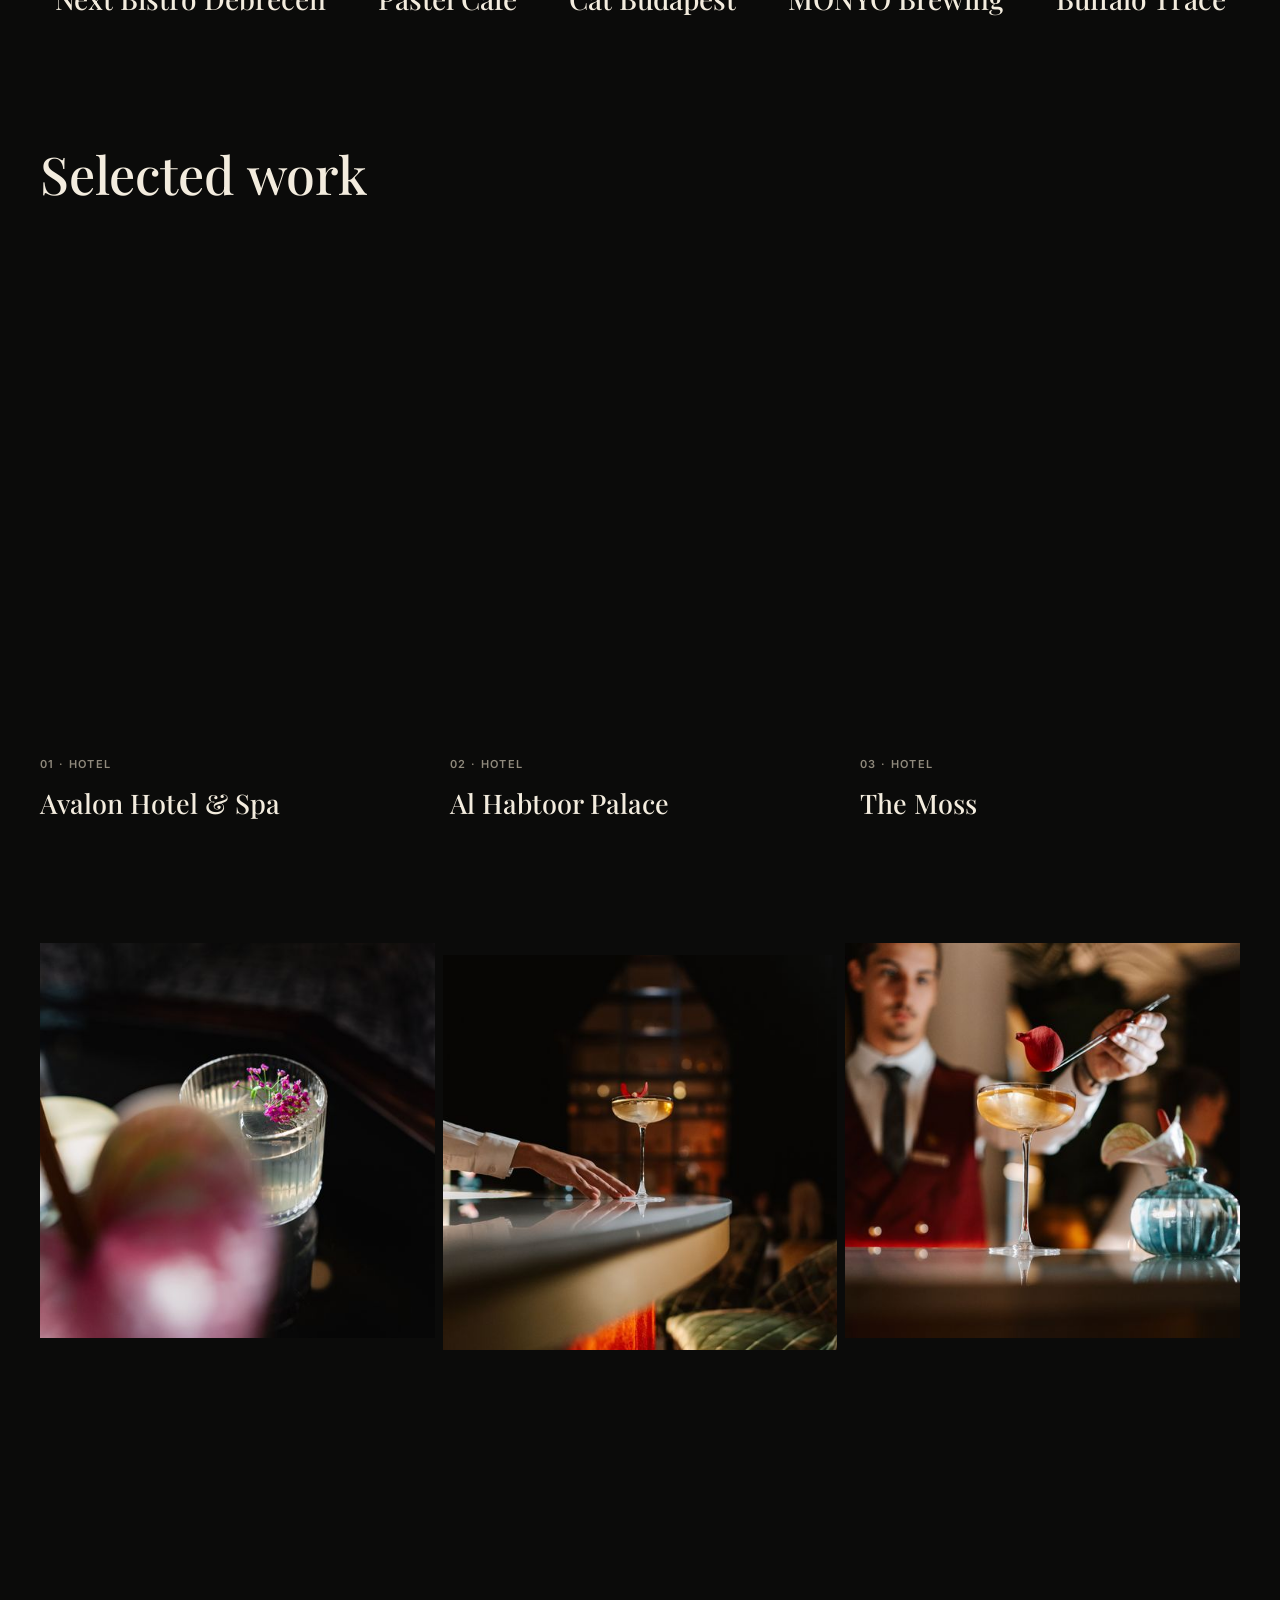
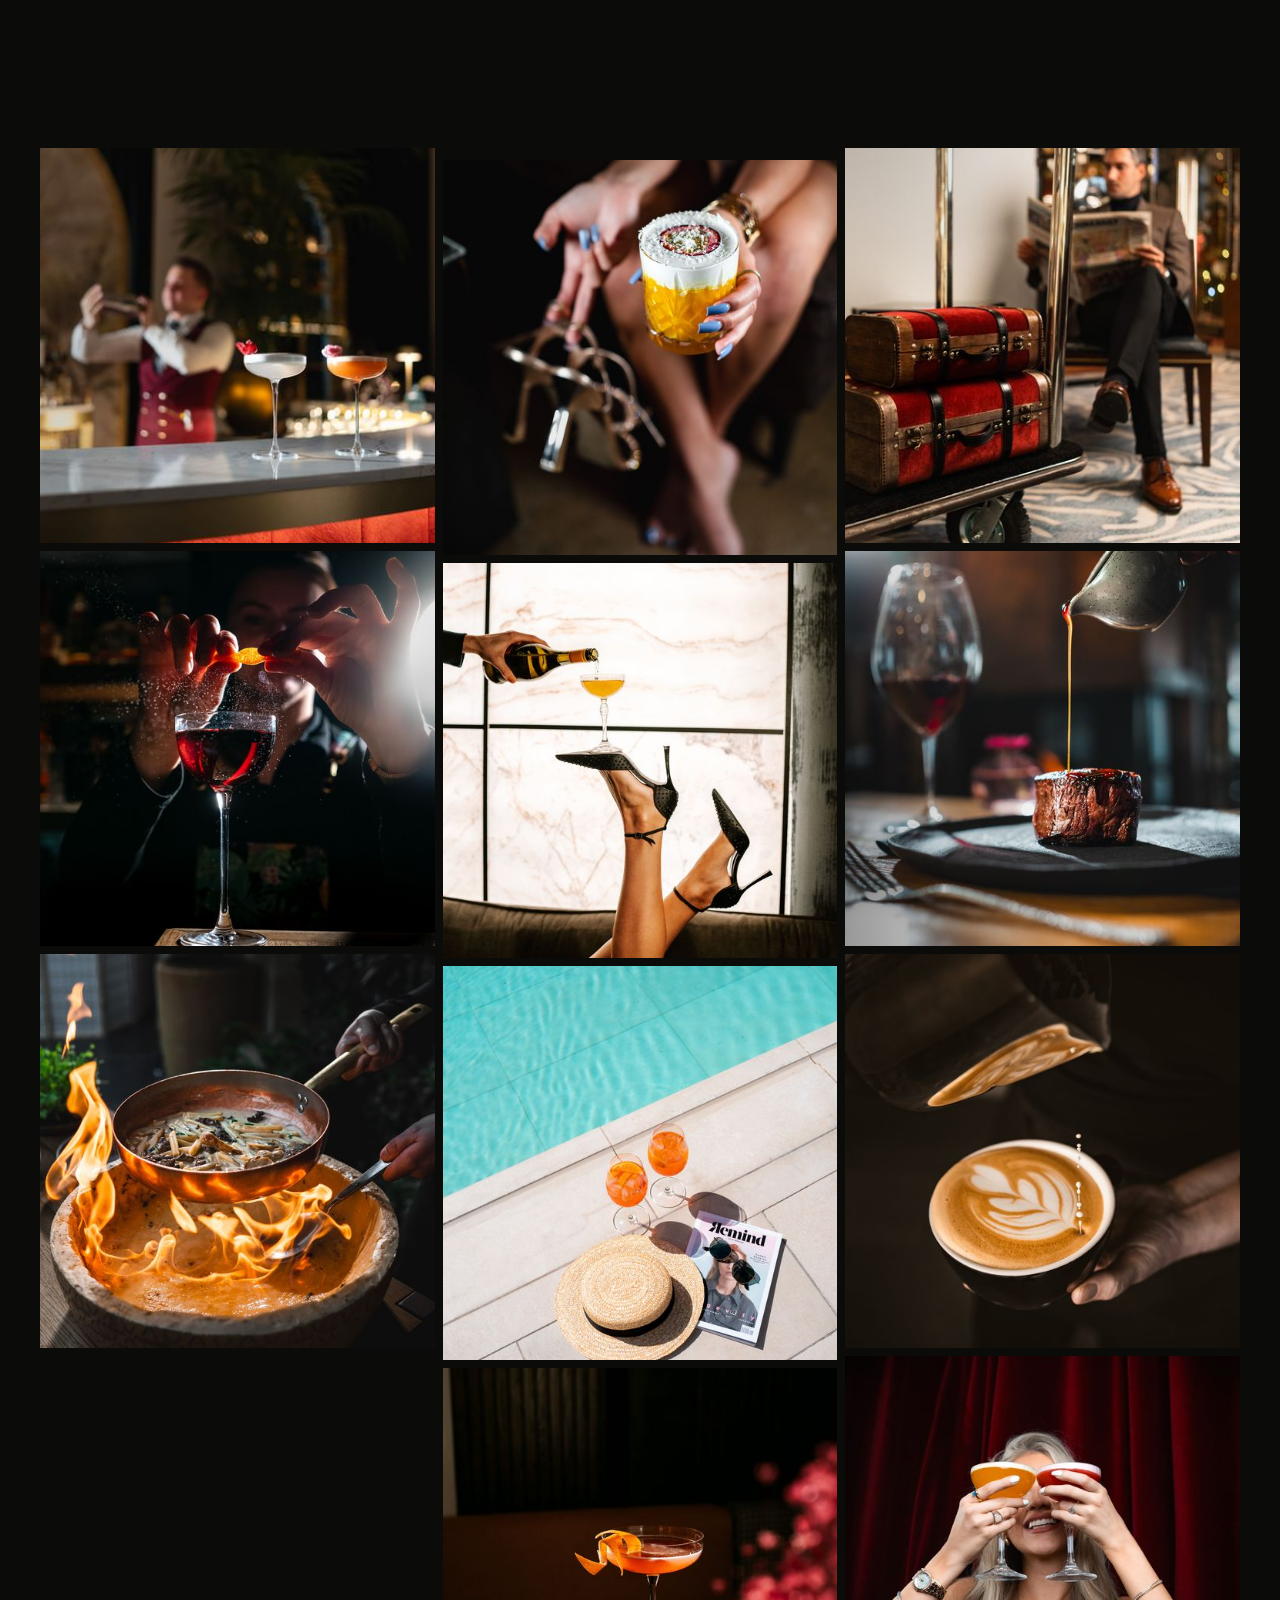
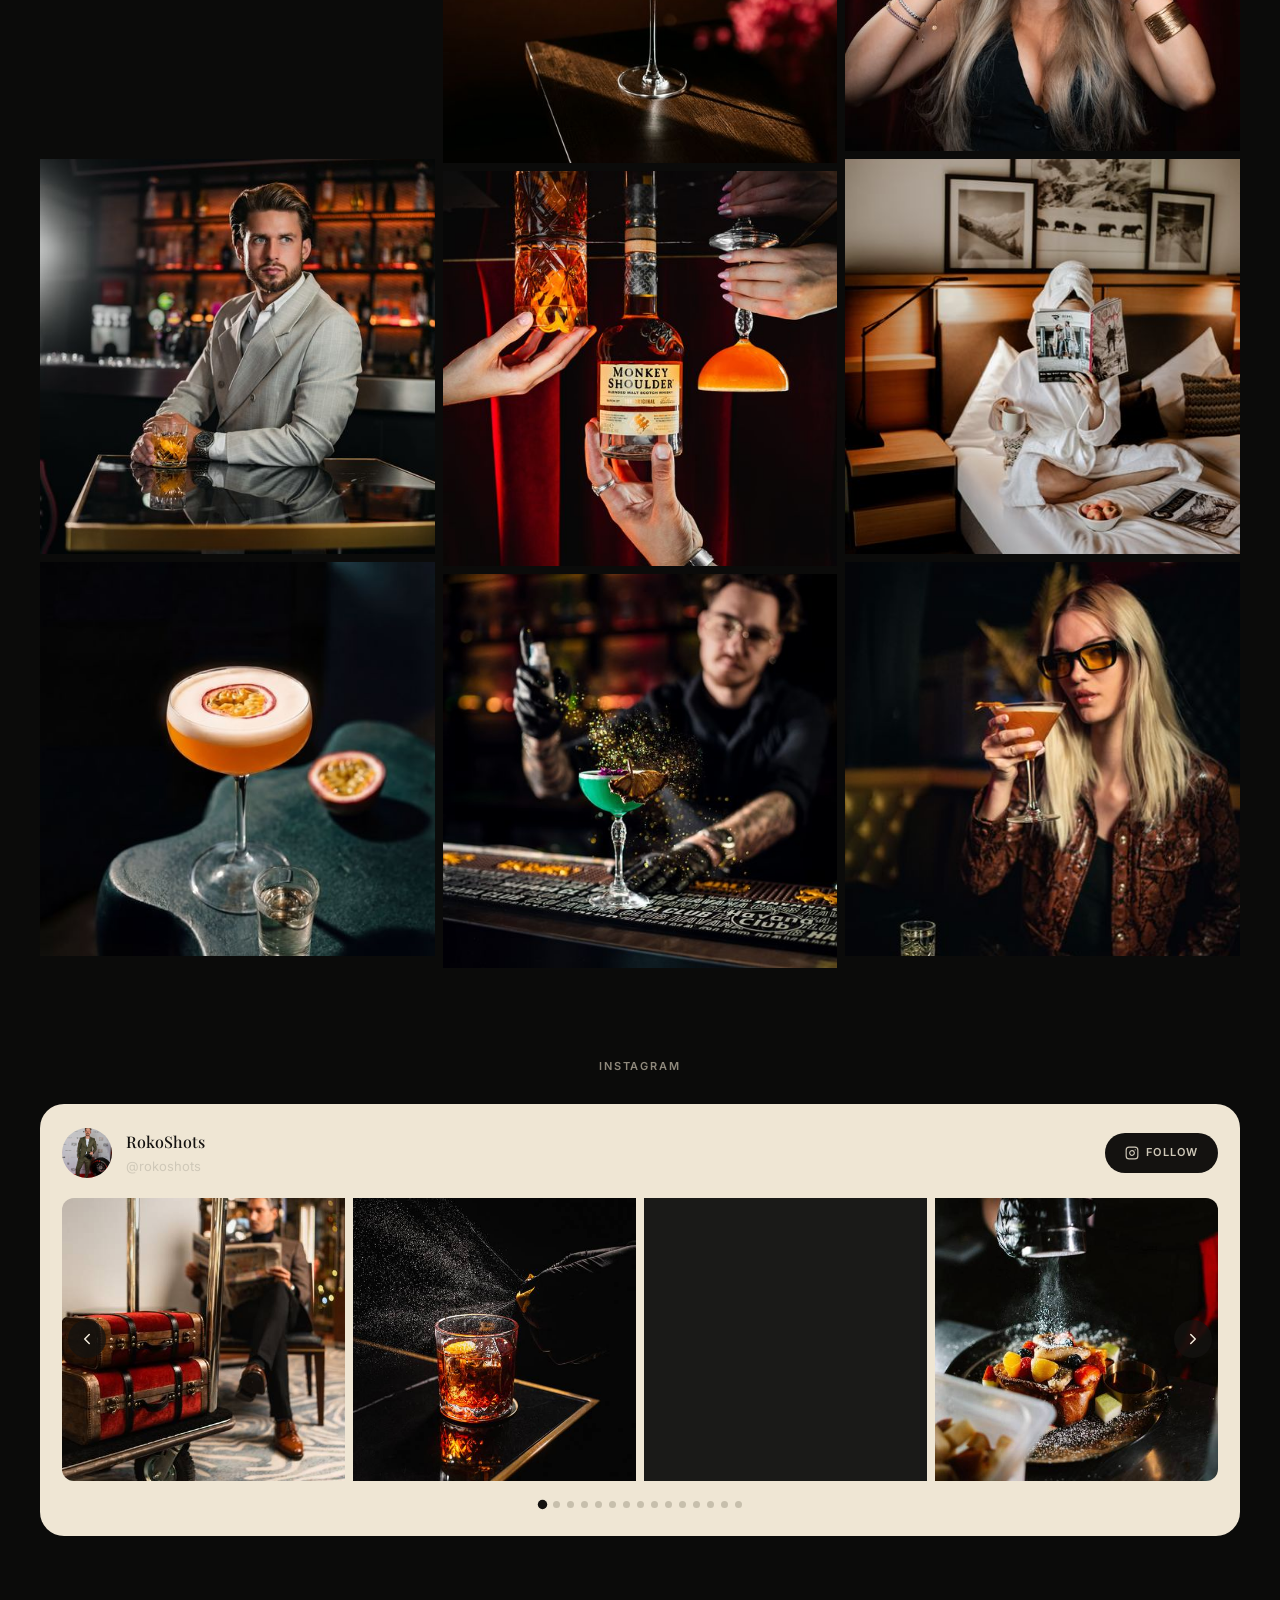
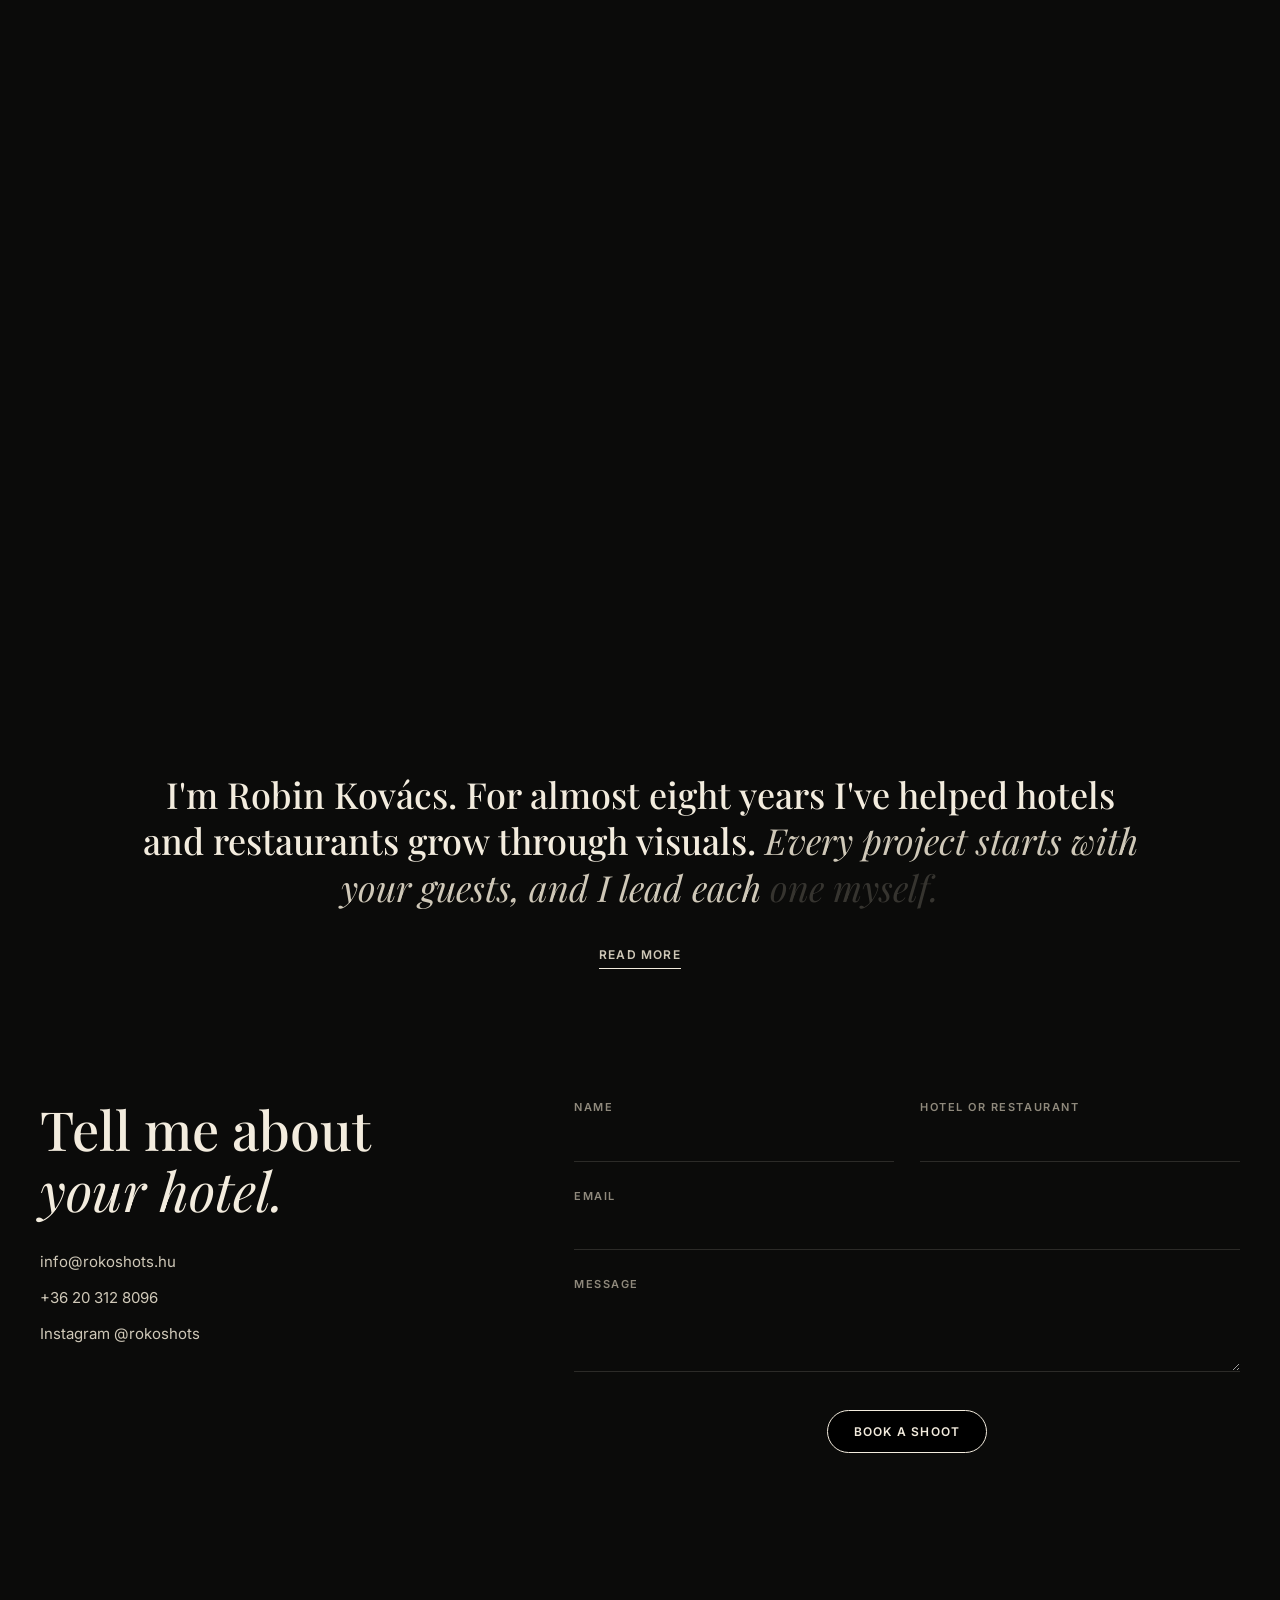
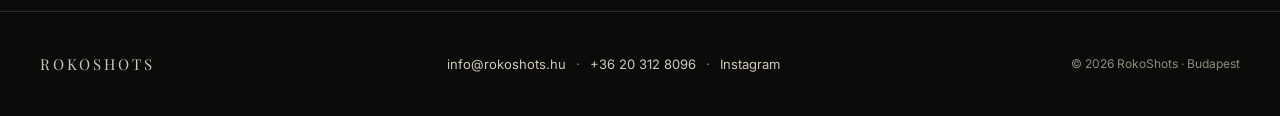
==== commit 420d03c4: "final change" ====
--- a/index.html
+++ b/index.html
@@ -28,7 +28,7 @@
         <span class="rk-lang-divider">·</span>
         <button type="button" data-lang="hu">Hu</button>
       </div>
-      <a href="book-a-shoot.html" class="rk-pill rk-header-cta" data-i18n="btnBookCall">Book a Call</a>
+      <a href="book-a-shoot.html" class="rk-pill rk-header-cta" data-i18n="btnBookCall">Book a Shoot</a>
       <button type="button" class="rk-menu-toggle" id="menuToggle" aria-label="Open menu" aria-expanded="false" data-i18n-aria-label="ariaOpenMenu">
         <span></span><span></span><span></span>
       </button>
@@ -43,7 +43,7 @@
         <li><a href="about.html" data-i18n="navGallery">About</a></li>
       </ul>
     </nav>
-    <a href="book-a-shoot.html" class="rk-pill" data-i18n="btnBookCall">Book a Call</a>
+    <a href="book-a-shoot.html" class="rk-pill" data-i18n="btnBookCall">Book a Shoot</a>
     <div class="rk-lang lang-switch" id="langSwitchMobile">
       <button type="button" class="active" data-lang="en">En</button>
       <span class="rk-lang-divider">·</span>
@@ -62,7 +62,7 @@
       </h1>
       <p class="rk-hero-sub" data-i18n="homeSubtitle">Cinematic photos and reels for premium hotels, restaurants and bars, so guests feel the place before they arrive.</p>
       <div class="rk-hero-actions">
-        <a href="book-a-shoot.html" class="rk-pill" data-i18n="btnBookCall">Book a Call</a>
+        <a href="book-a-shoot.html" class="rk-pill" data-i18n="btnBookCall">Book a Shoot</a>
         <a href="#work" class="rk-link-underline" data-i18n="btnSeeWork">See the Work</a>
       </div>
     </div>
@@ -84,13 +84,6 @@
   <div class="rk-wrap">
     <div class="rk-work-head">
       <h2 class="rk-work-title" data-i18n="workTitle">Selected work</h2>
-      <div class="rk-work-filters" id="workFilters">
-        <button type="button" data-filter="hotels" data-i18n="workFilterHotels">Hotels</button>
-        <span class="rk-dot">&middot;</span>
-        <button type="button" data-filter="dining" data-i18n="workFilterDining">Dining</button>
-        <span class="rk-dot">&middot;</span>
-        <button type="button" data-filter="drinks" data-i18n="workFilterDrinks">Drinks</button>
-      </div>
     </div>
 
     <div class="rk-work-grid" id="workGrid"></div>
@@ -208,7 +201,7 @@
           <textarea id="rkMessage" name="message"></textarea>
         </div>
         <div class="rk-form-submit">
-          <button type="submit" class="rk-pill" data-i18n="formSubmitBtn">Book a Call</button>
+          <button type="submit" class="rk-pill" data-i18n="formSubmitBtn">Book a Shoot</button>
         </div>
         <p class="rk-form-note" id="rkFormNote"></p>
       </form>
--- a/home.css
+++ b/home.css
@@ -253,18 +253,6 @@
   font-size:clamp(32px, 4.6vw, 52px);
   color:var(--cream);
 }
-.rk-work-filters{
-  display:flex; align-items:center; gap:10px;
-  font-family:'Inter', sans-serif;
-  font-size:11px; font-weight:600; letter-spacing:.14em; text-transform:uppercase;
-}
-.rk-work-filters button{
-  background:none; border:none; cursor:pointer;
-  font:inherit; color:var(--muted); padding:2px; transition:color .25s;
-}
-.rk-work-filters button.active, .rk-work-filters button:hover{ color:var(--cream); }
-.rk-work-filters .rk-dot{ color:var(--muted); }
-
 .rk-work-grid{
   display:grid;
   grid-template-columns:1fr;
@@ -293,8 +281,6 @@
   font-size:clamp(20px, 2.2vw, 27px);
   color:var(--cream);
 }
-.rk-work-card.rk-hidden{ display:none; }
-
 /* PLAIN PHOTO GRID */
 .rk-gallery{ padding:0 0 70px; }
 @media (min-width:600px){ .rk-gallery{ padding:0 0 90px; } }
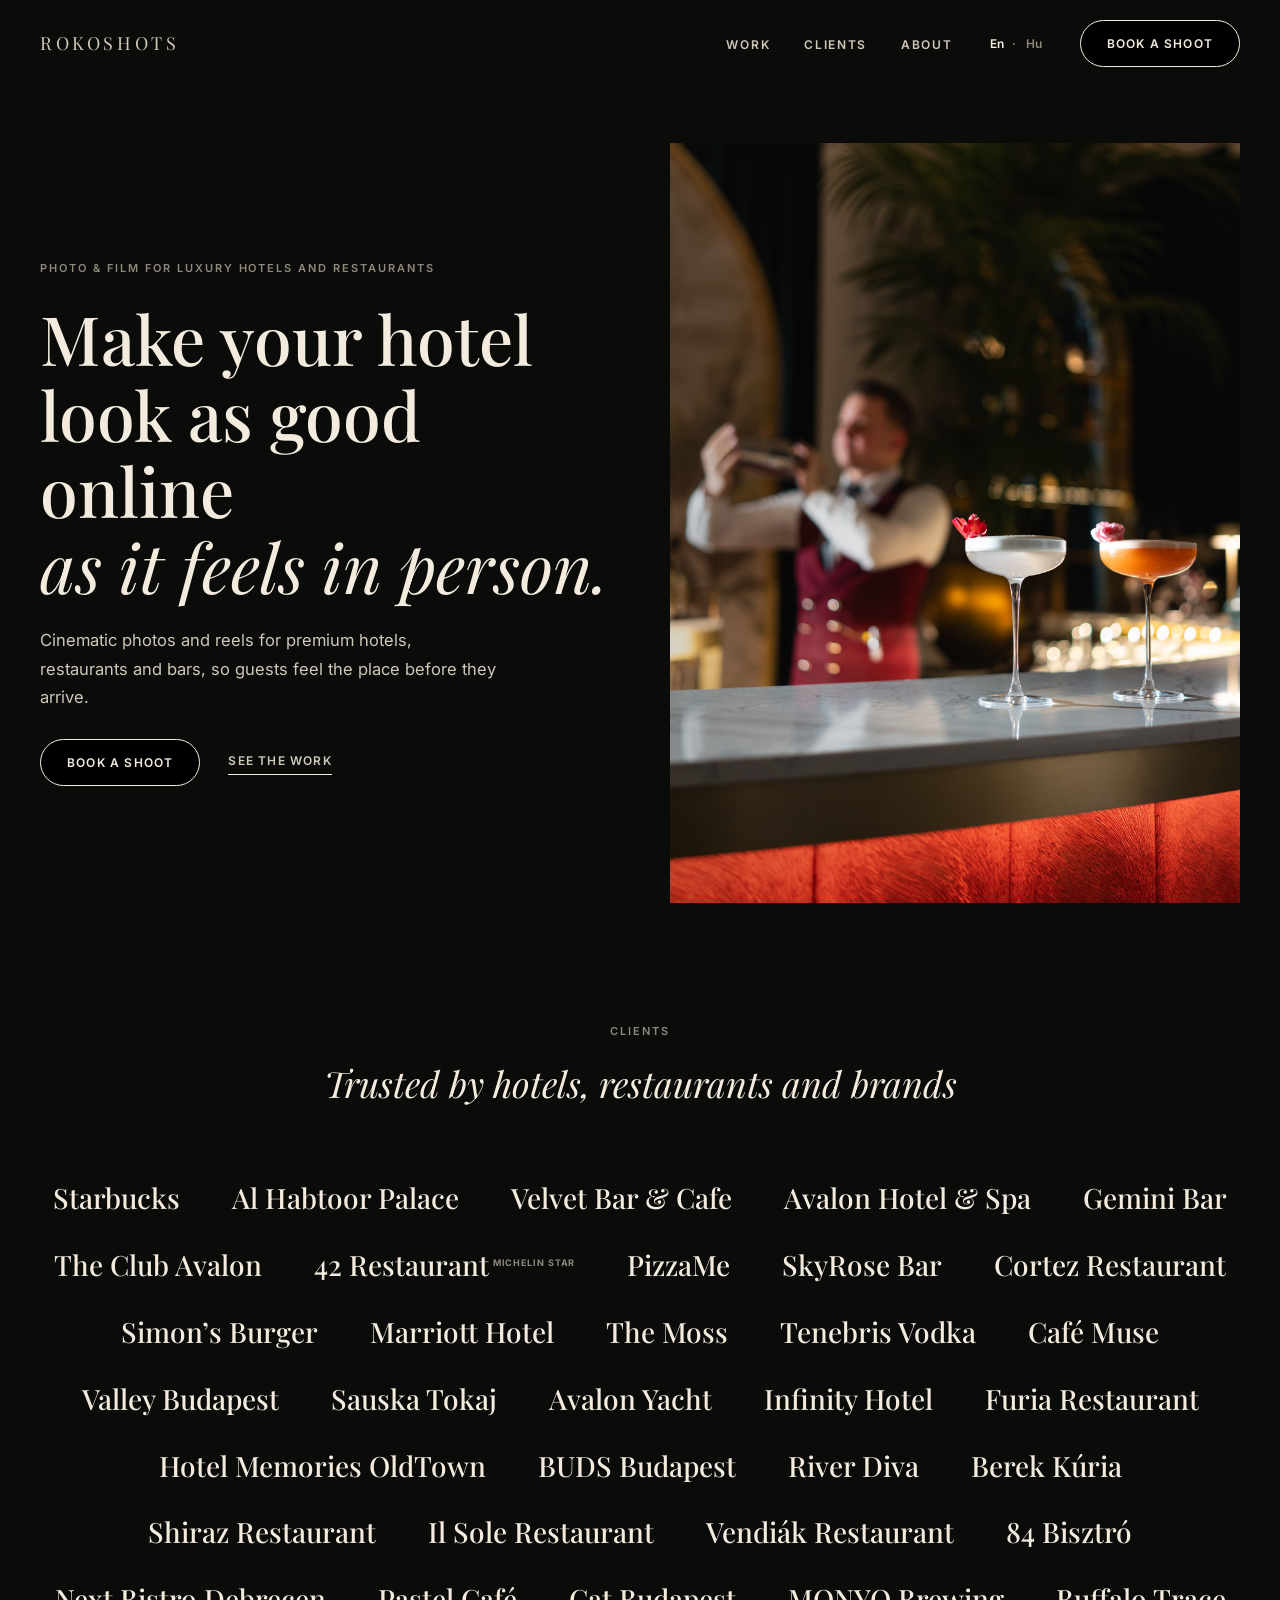
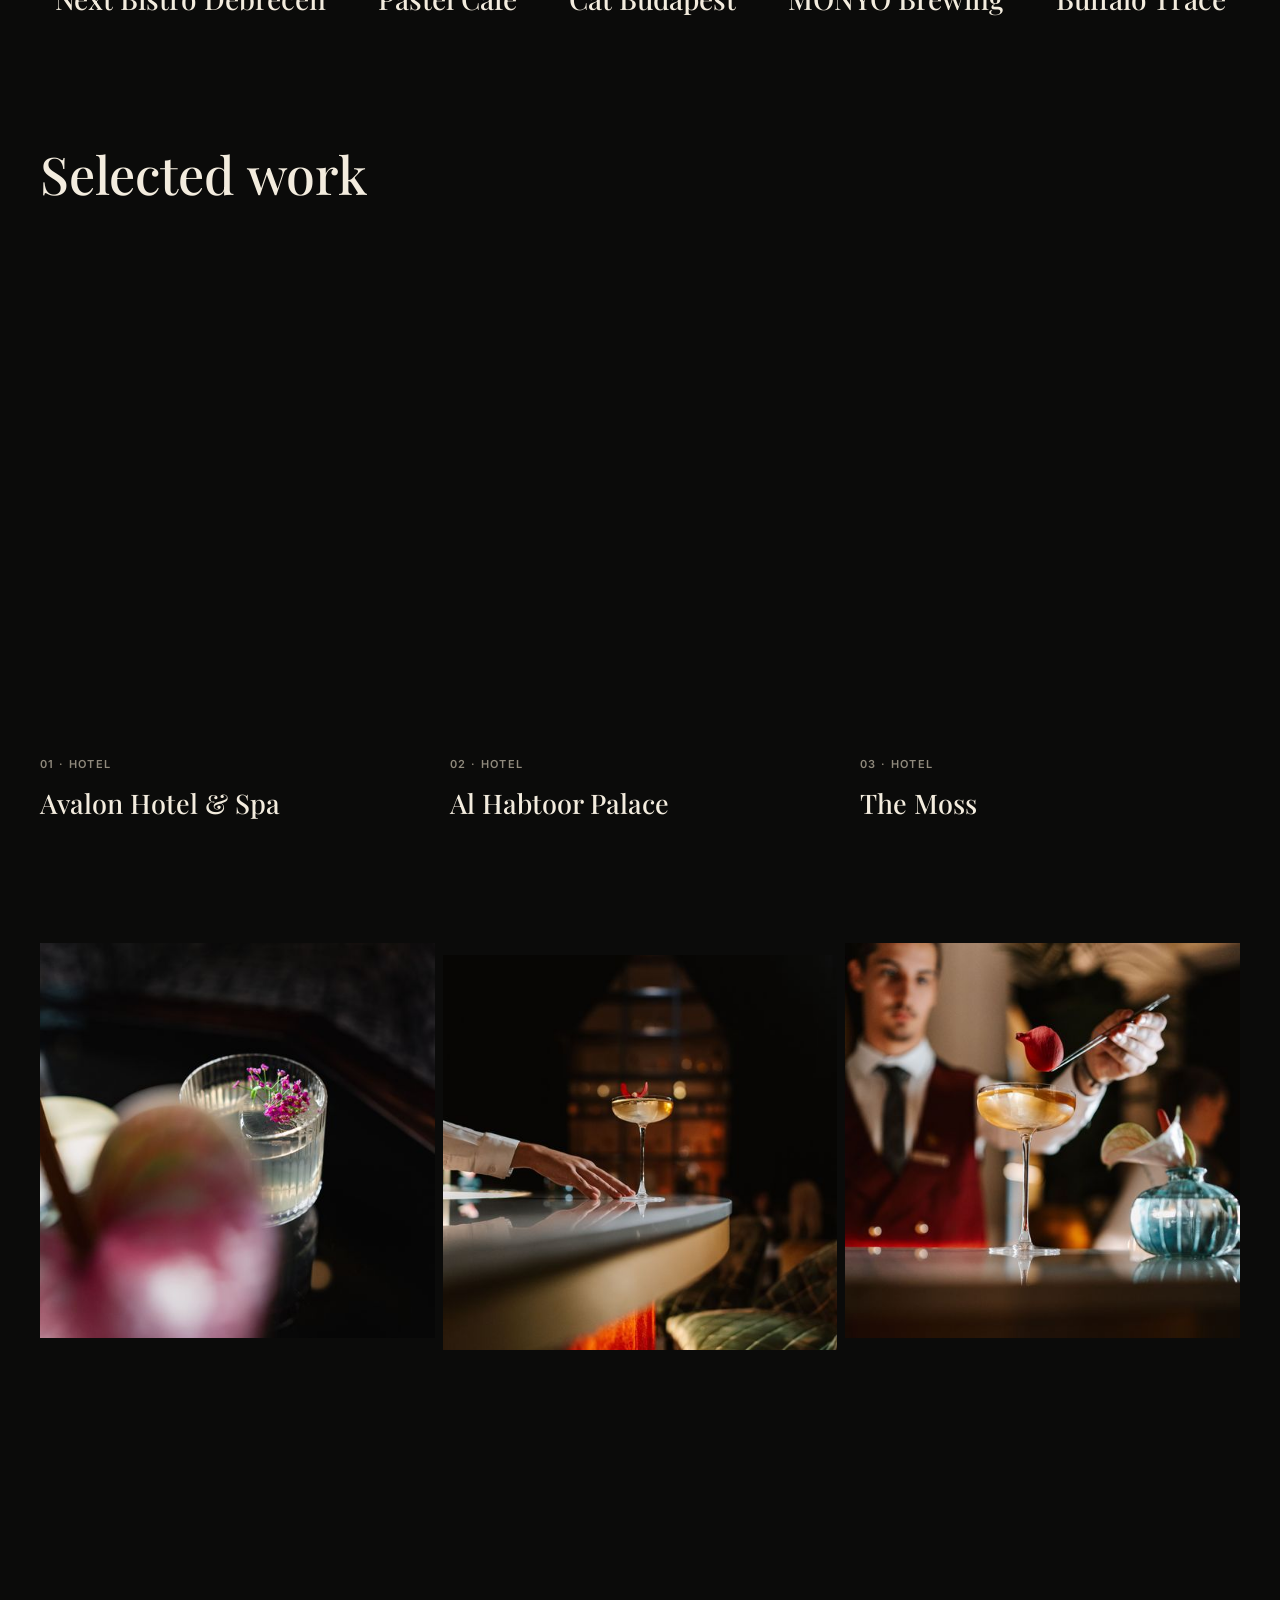
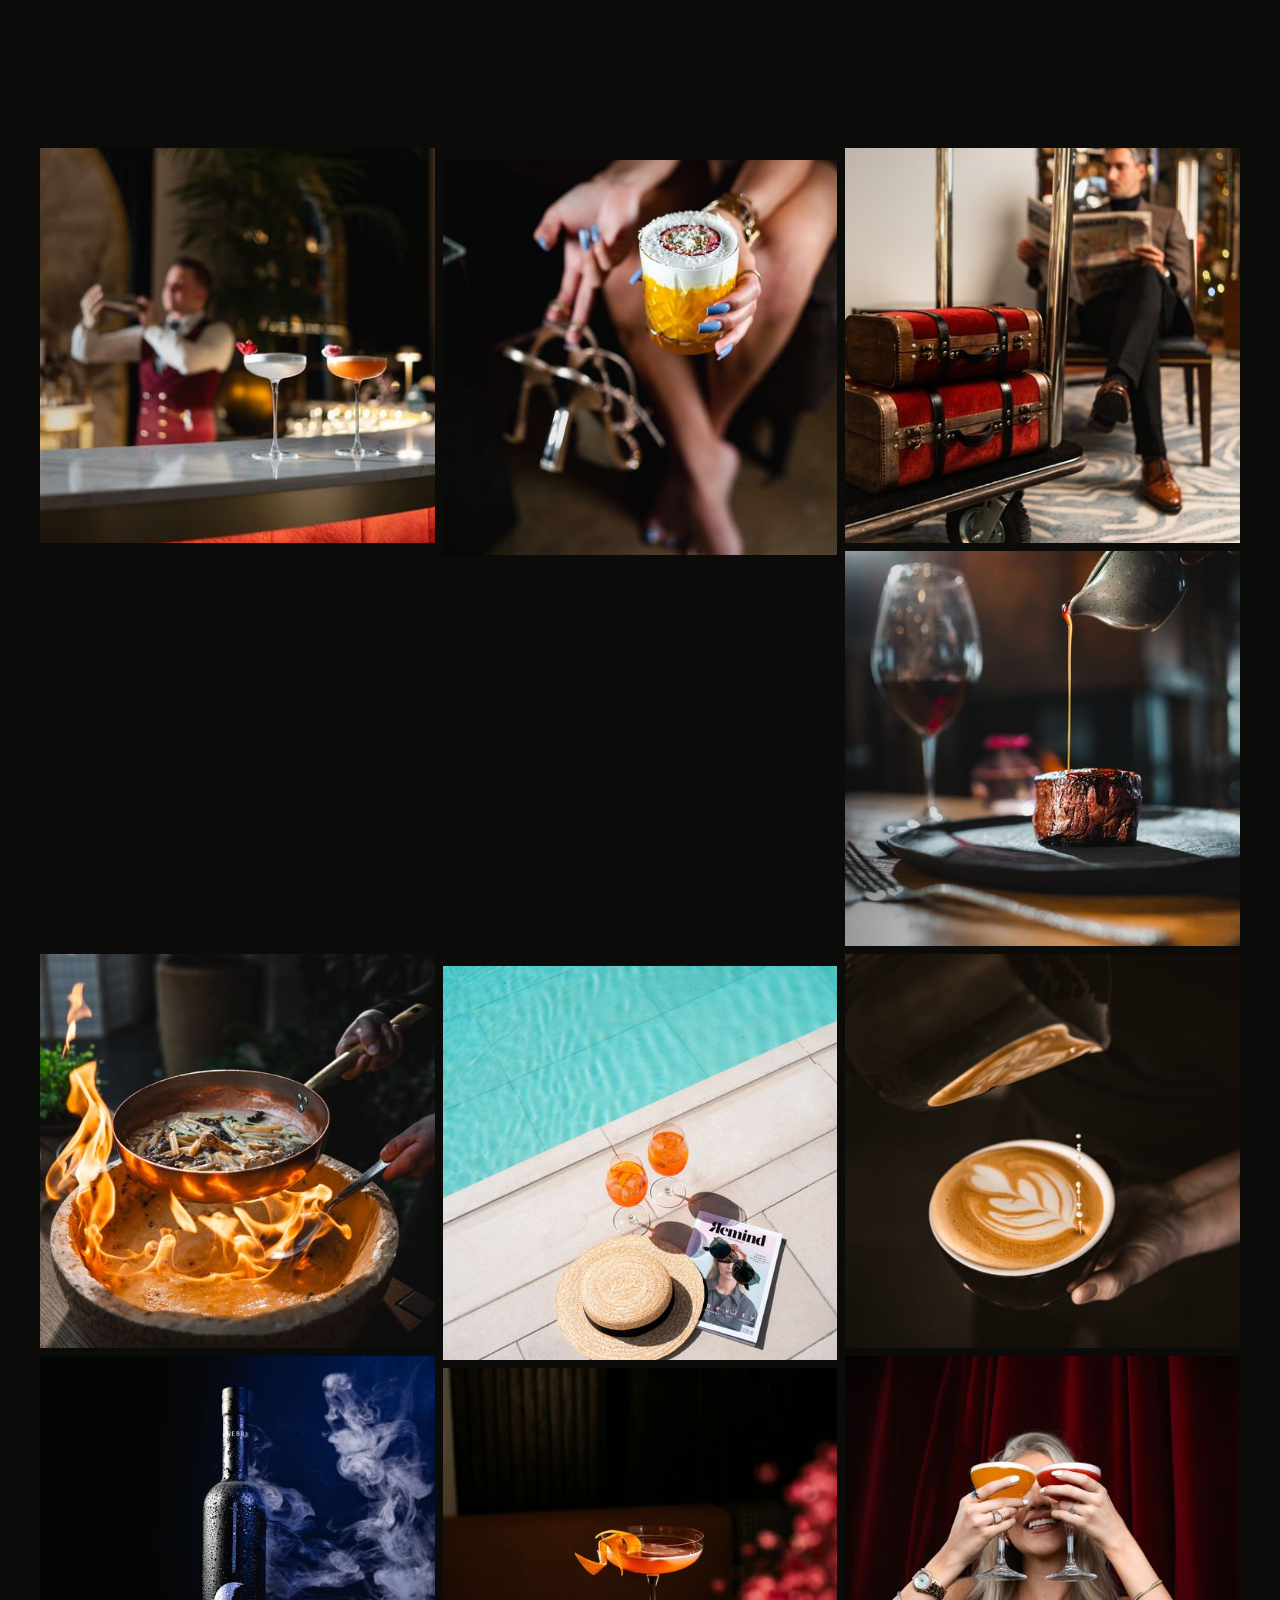
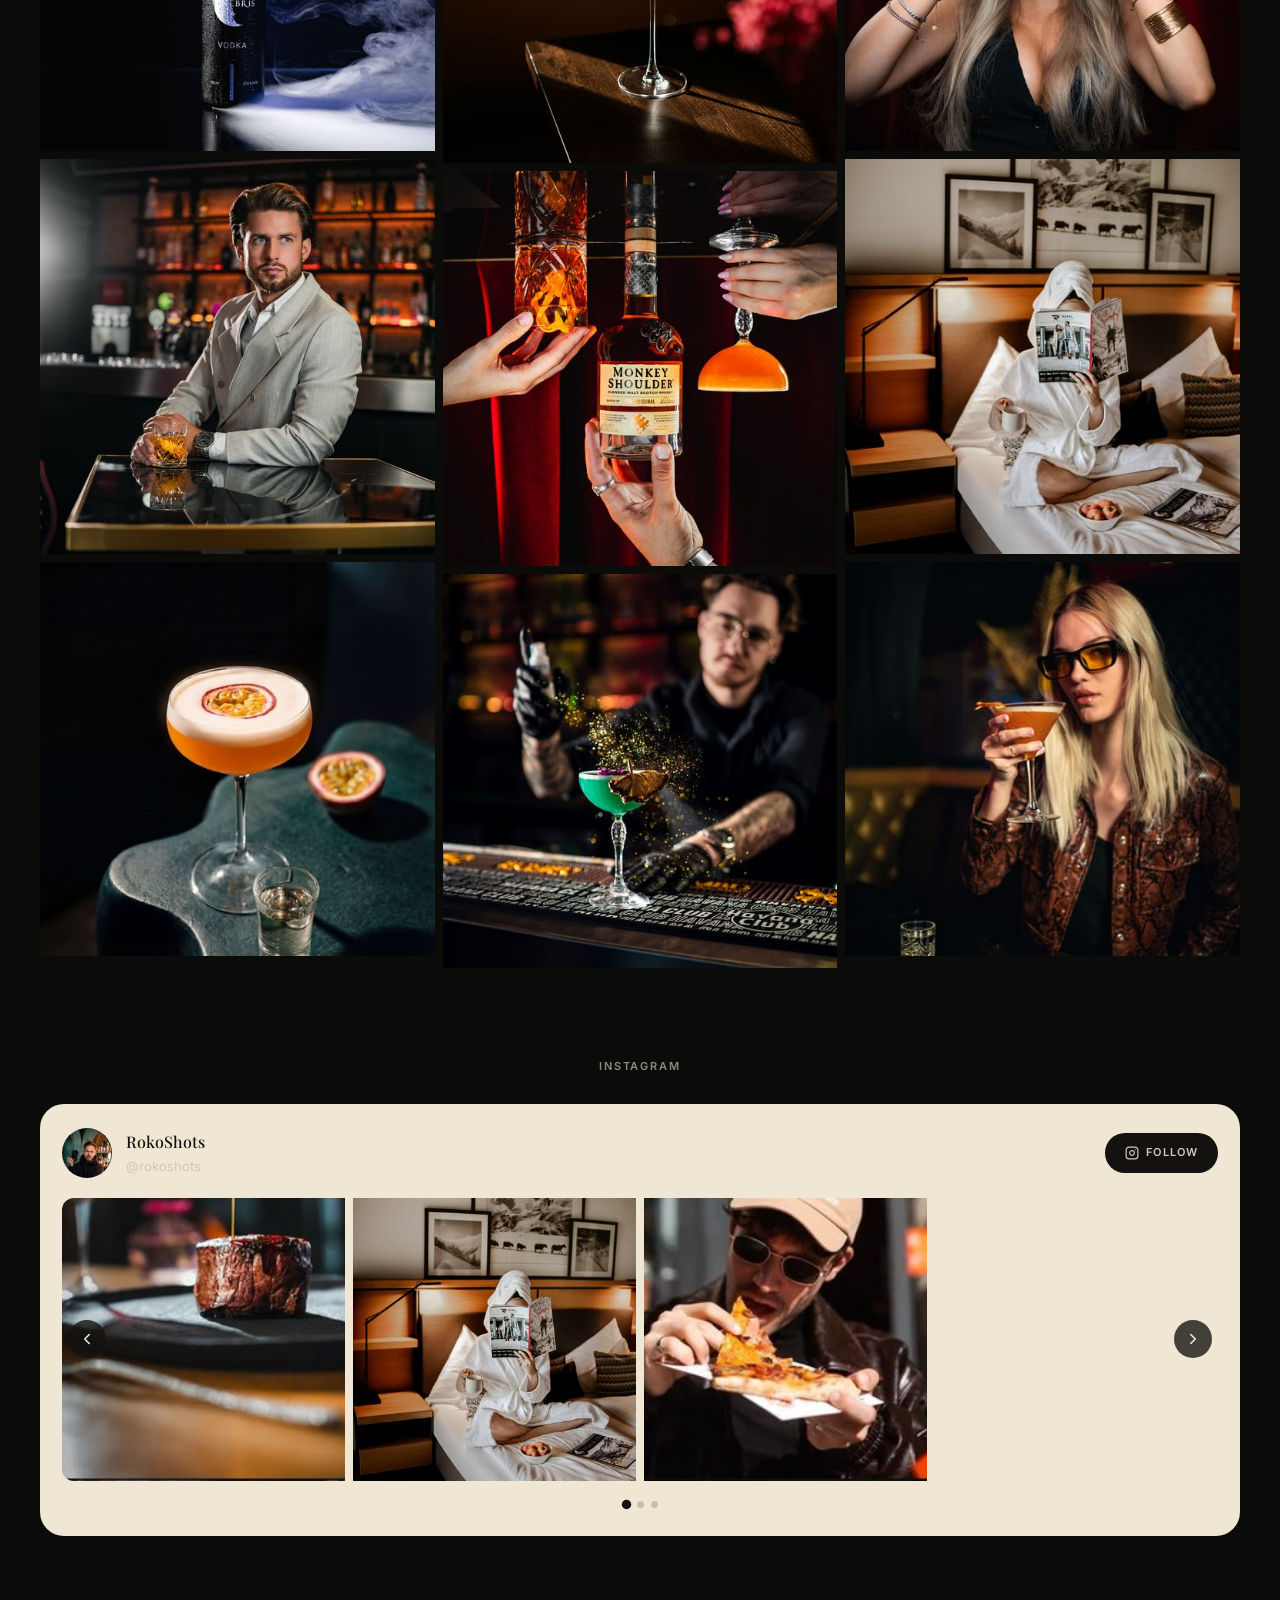
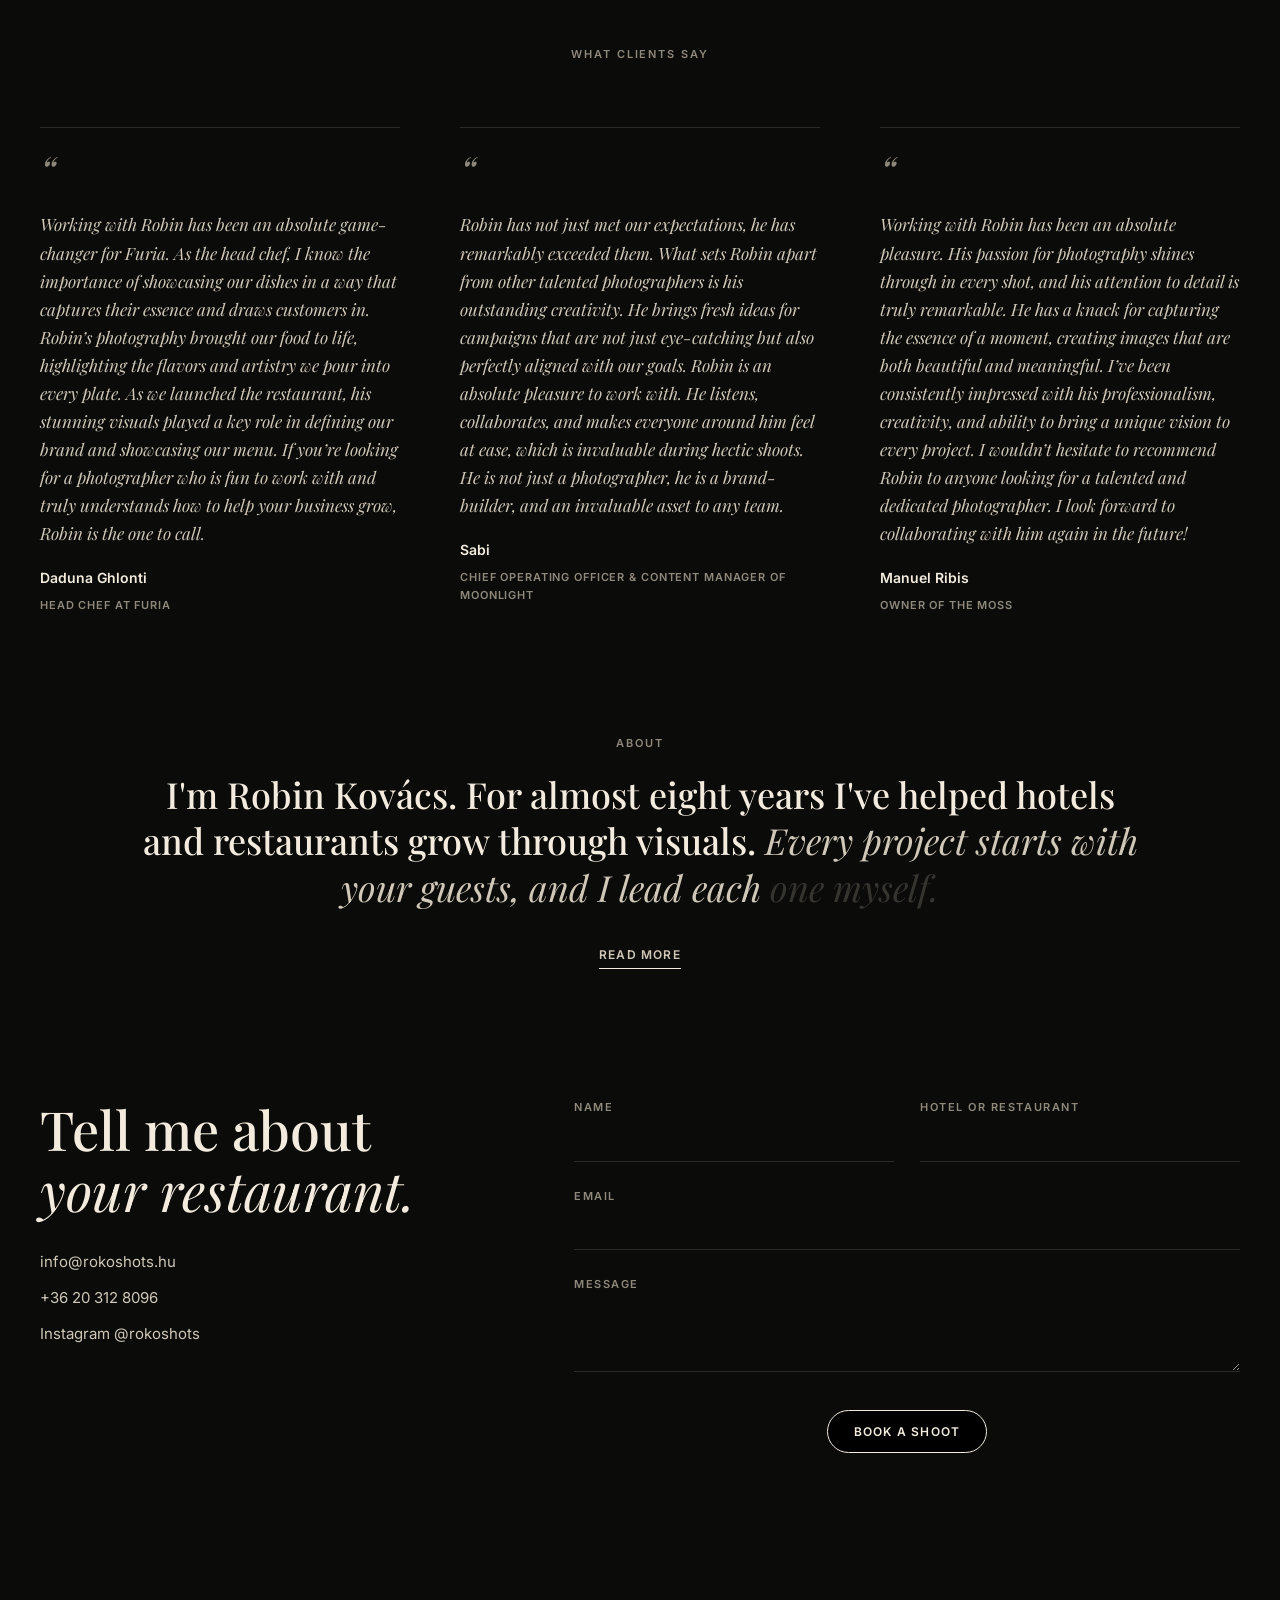
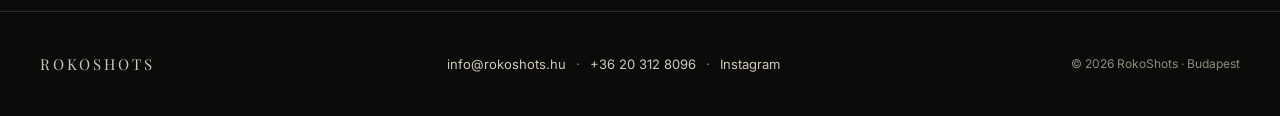
==== commit 8cd9c138: "change everything" ====
--- a/index.html
+++ b/index.html
@@ -102,7 +102,7 @@
 
     <div class="ig-card">
       <div class="ig-head">
-        <span class="ig-avatar"><img src="/About me.jpg" alt="" loading="lazy"></span>
+        <span class="ig-avatar"><img src="optimized/thumb/ig-avatar.jpg" alt="" width="150" height="150" loading="lazy"></span>
         <div class="ig-id">
           <span class="ig-name">RokoShots</span>
           <a class="ig-handle" href="https://www.instagram.com/rokoshots" target="_blank" rel="noopener">@rokoshots</a>
@@ -170,9 +170,12 @@
   <div class="rk-wrap">
     <div class="rk-contact-grid">
       <div class="rk-contact-info">
-        <h2 class="rk-contact-heading">
+        <h2 class="rk-contact-heading" id="rkContactHeading">
           <span data-i18n="contactHeadingNormal">Tell me about</span>
-          <em data-i18n="contactHeadingItalic">your hotel.</em>
+          <em>
+            <span data-i18n="contactHeadingPrefix">your</span>
+            <span class="rk-rotator"><span class="rk-rotator-track" id="rkRotatorTrack" aria-hidden="true"></span></span>
+          </em>
         </h2>
         <div class="rk-contact-links">
           <a href="mailto:info@rokoshots.hu">info@rokoshots.hu</a>
--- a/home.css
+++ b/home.css
@@ -457,6 +457,26 @@
 }
 .rk-contact-heading em{ font-style:italic; font-weight:400; }
 
+.rk-rotator{
+  display:inline-grid;
+  vertical-align:top;
+  overflow:hidden;
+}
+.rk-rotator-track{ display:grid; }
+.rk-rotator-word{
+  grid-area:1 / 1;
+  white-space:nowrap;
+  opacity:0;
+  transform:translateY(.4em);
+  transition:opacity .6s ease, transform .6s ease;
+}
+.rk-rotator-word.is-active{ opacity:1; transform:translateY(0); }
+.rk-rotator-word.is-leaving{ opacity:0; transform:translateY(-.4em); }
+
+@media (prefers-reduced-motion: reduce){
+  .rk-rotator-word{ transition:none; }
+}
+
 .rk-contact-links{
   display:flex; flex-direction:column; gap:12px;
   margin-top:30px;
@@ -762,16 +782,19 @@
    Enhancements only kick in inside @supports — unsupported browsers,
    or a JS failure, simply show the content normally. */
 
-/* 1. Hero photo parallax — drifts and settles as you scroll past it */
+/* 1. Hero photo parallax — settles from a slight zoom as you scroll past it.
+   Scale-only and center-origin on purpose: at scale >= 1 the image always
+   overscans (or exactly matches) the clipped container, so it can never
+   pull away from an edge and expose the container background. A paired
+   vertical translate() used to do exactly that once scale settled to 1. */
 @supports (animation-timeline: view()){
   .rk-hero-photo img{
     scale:1.12;
-    translate:0 0%;
     animation: rk-hero-parallax linear;
     animation-timeline: view();
   }
   @keyframes rk-hero-parallax{
-    to{ scale:1; translate:0 12%; }
+    to{ scale:1; }
   }
 }
 
